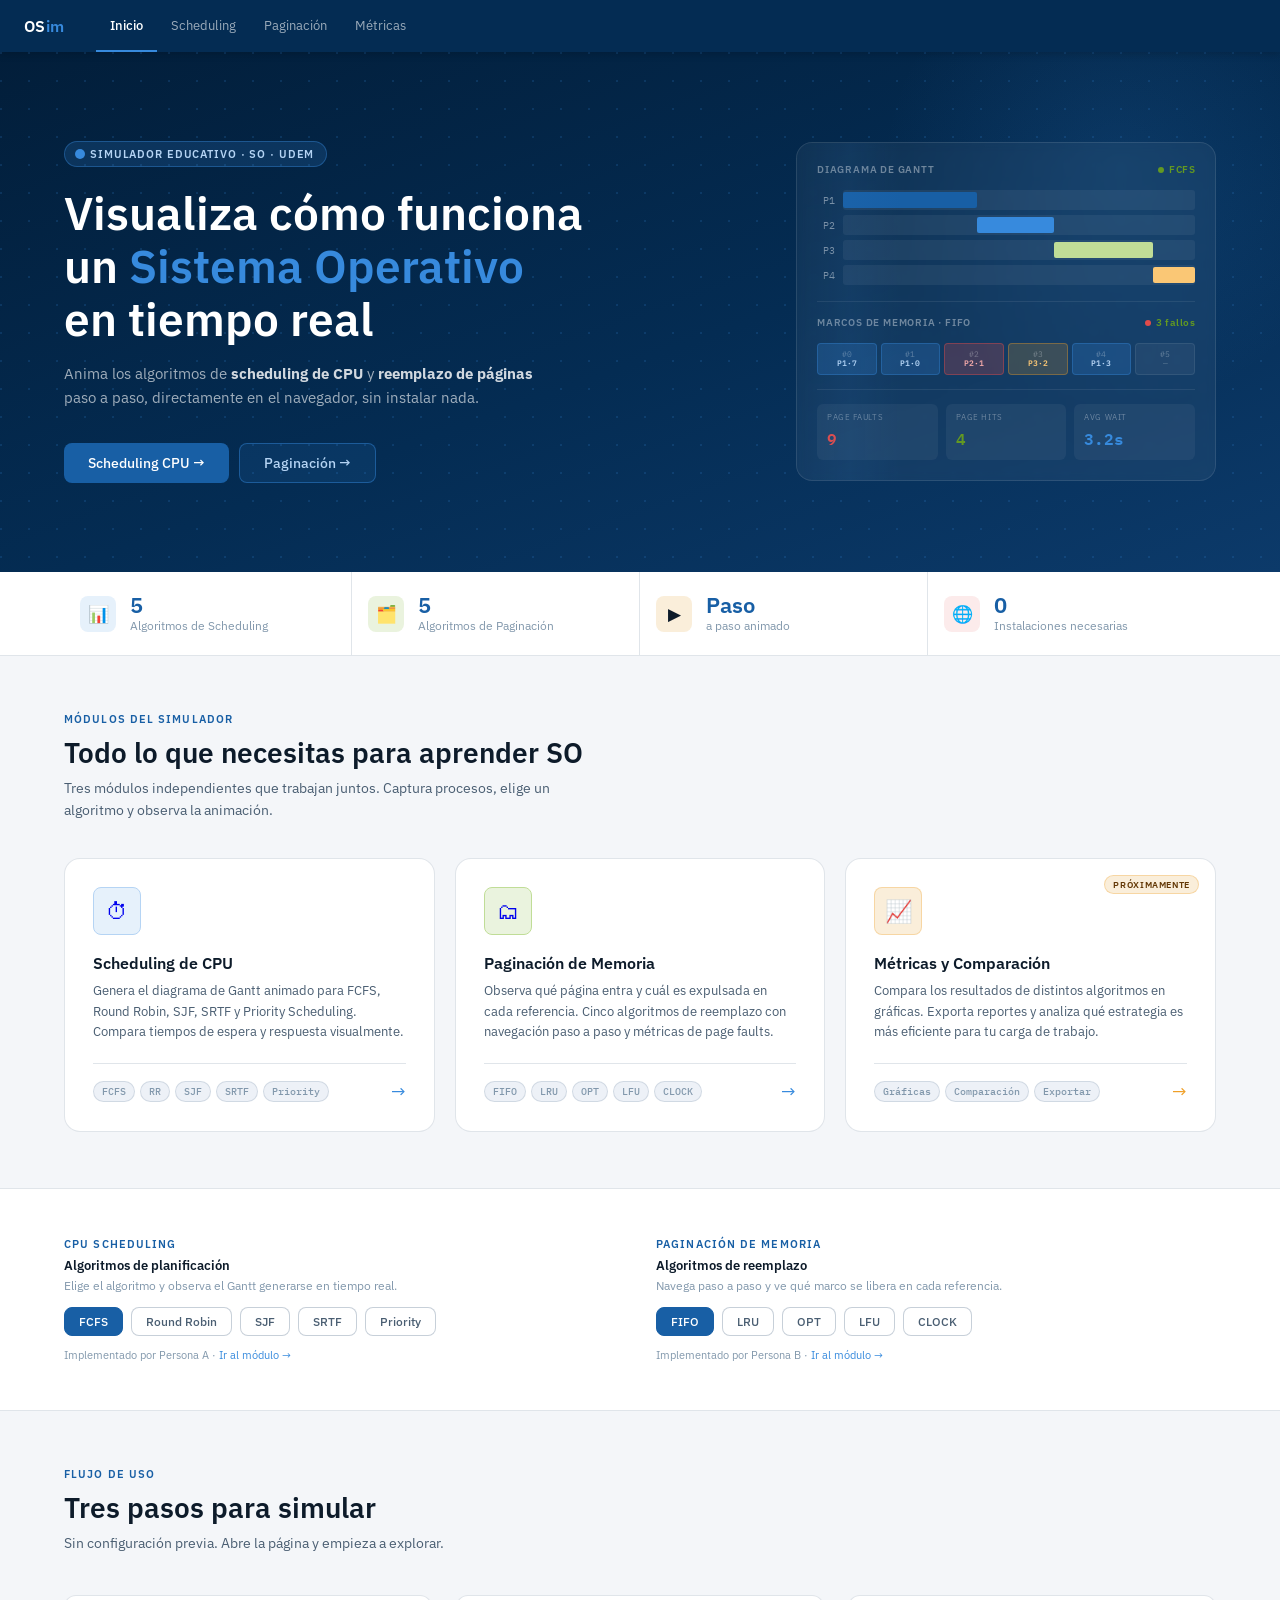
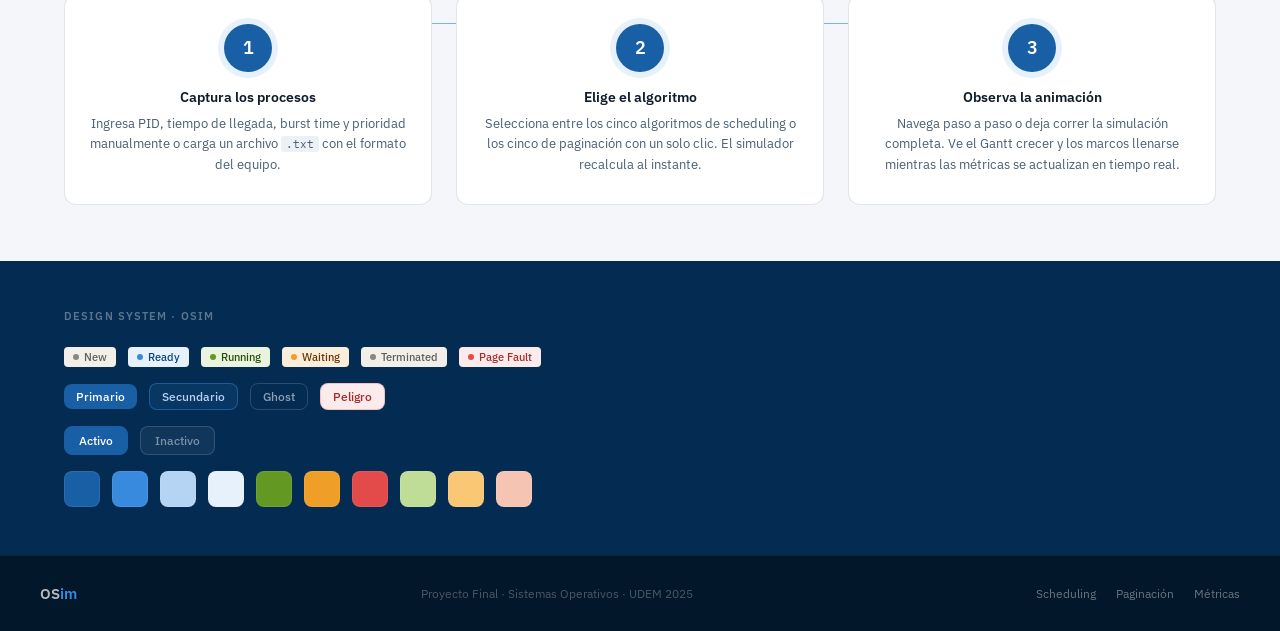
==== index.html @ cef00f6e "Creacion de index" ====
<!DOCTYPE html>
<html lang="es">
<head>
  <meta charset="UTF-8" />
  <meta name="viewport" content="width=device-width, initial-scale=1.0" />
  <title>OSim — Simulador Visual de Sistemas Operativos</title>
  <link rel="stylesheet" href="css/styles.css" />

  <style>
    /* ============================================================
       ANIMACIONES DE ENTRADA
       ============================================================ */
    @keyframes fadeInUp {
      from { opacity: 0; transform: translateY(24px); }
      to   { opacity: 1; transform: translateY(0); }
    }
    @keyframes fadeIn {
      from { opacity: 0; }
      to   { opacity: 1; }
    }
    @keyframes slideInRight {
      from { opacity: 0; transform: translateX(32px); }
      to   { opacity: 1; transform: translateX(0); }
    }
    @keyframes pulseRing {
      0%   { transform: scale(1);   opacity: 1; }
      100% { transform: scale(2.2); opacity: 0; }
    }
    @keyframes scanLine {
      0%   { transform: translateX(-100%); }
      100% { transform: translateX(400%);  }
    }
    @keyframes blockGrow {
      from { width: 0; opacity: 0; }
      to   { opacity: 1; }
    }
    @keyframes framePop {
      0%   { transform: scale(0.85); opacity: 0; }
      60%  { transform: scale(1.06); }
      100% { transform: scale(1);    opacity: 1; }
    }

    /* ============================================================
       HERO — fondo oscuro con patrón de puntos
       ============================================================ */
    .hero {
      background:
        radial-gradient(circle at 1px 1px, rgba(55,138,221,0.18) 1px, transparent 0)
        0 0 / 28px 28px,
        linear-gradient(160deg, #021E3A 0%, var(--color-navy) 55%, #0C3A6A 100%);
      min-height: 520px;
      display: flex;
      align-items: center;
      overflow: hidden;
      position: relative;
    }

    /* Brillo sutil en la esquina superior derecha */
    .hero::before {
      content: '';
      position: absolute;
      top: -120px;
      right: -80px;
      width: 480px;
      height: 480px;
      background: radial-gradient(circle, rgba(55,138,221,0.14) 0%, transparent 70%);
      pointer-events: none;
    }

    .hero-inner {
      max-width: 1200px;
      margin: 0 auto;
      padding: 64px 24px;
      display: grid;
      grid-template-columns: 1fr 420px;
      gap: 48px;
      align-items: center;
      width: 100%;
      position: relative;
      z-index: 1;
    }

    /* CHIP educativo */
    .hero-chip {
      display: inline-flex;
      align-items: center;
      gap: 7px;
      background: rgba(55,138,221,0.18);
      border: 1px solid rgba(55,138,221,0.40);
      color: var(--color-blue-200);
      font-size: 11px;
      font-weight: 600;
      letter-spacing: 0.08em;
      text-transform: uppercase;
      padding: 5px 12px;
      border-radius: 100px;
      margin-bottom: 20px;
      width: fit-content;
      animation: fadeIn 0.5s ease both;
    }

    .hero-chip-dot {
      width: 6px;
      height: 6px;
      border-radius: 50%;
      background: var(--color-blue-500);
      position: relative;
    }
    .hero-chip-dot::after {
      content: '';
      position: absolute;
      inset: -2px;
      border-radius: 50%;
      background: var(--color-blue-500);
      animation: pulseRing 1.6s ease-out infinite;
    }

    .hero-title {
      font-size: clamp(28px, 4vw, 46px);
      font-weight: 600;
      color: var(--text-on-dark);
      line-height: 1.15;
      margin-bottom: 16px;
      animation: fadeInUp 0.55s ease 0.1s both;
    }

    .hero-title span {
      color: var(--color-blue-500);
    }

    .hero-subtitle {
      font-size: 15px;
      color: rgba(255,255,255,0.62);
      line-height: 1.65;
      max-width: 480px;
      margin-bottom: 32px;
      animation: fadeInUp 0.55s ease 0.2s both;
    }

    .hero-ctas {
      display: flex;
      gap: 10px;
      flex-wrap: wrap;
      animation: fadeInUp 0.55s ease 0.3s both;
    }

    /* ============================================================
       PANEL DECORATIVO — mini simulación en el hero
       ============================================================ */
    .hero-panel {
      background: rgba(255,255,255,0.05);
      border: 1px solid rgba(255,255,255,0.10);
      border-radius: var(--radius-xl);
      padding: 20px;
      backdrop-filter: blur(4px);
      animation: slideInRight 0.7s ease 0.25s both;
      position: relative;
      overflow: hidden;
    }

    /* línea de escaneo animada */
    .hero-panel::after {
      content: '';
      position: absolute;
      top: 0;
      left: 0;
      width: 25%;
      height: 100%;
      background: linear-gradient(90deg, transparent, rgba(55,138,221,0.07), transparent);
      animation: scanLine 3.5s ease-in-out infinite;
      pointer-events: none;
    }

    .panel-header {
      display: flex;
      align-items: center;
      justify-content: space-between;
      margin-bottom: 14px;
    }

    .panel-label {
      font-size: 10px;
      font-weight: 600;
      letter-spacing: 0.08em;
      text-transform: uppercase;
      color: rgba(255,255,255,0.40);
    }

    .panel-live {
      display: flex;
      align-items: center;
      gap: 5px;
      font-size: 10px;
      color: var(--color-running);
      font-weight: 600;
      letter-spacing: 0.05em;
    }

    .panel-live-dot {
      width: 6px;
      height: 6px;
      border-radius: 50%;
      background: var(--color-running);
    }

    /* Mini Gantt decorativo */
    .mini-gantt {
      display: flex;
      flex-direction: column;
      gap: 5px;
      margin-bottom: 16px;
    }

    .mini-gantt-row {
      display: flex;
      align-items: center;
      gap: 8px;
    }

    .mini-pid {
      font-family: var(--font-mono);
      font-size: 10px;
      color: rgba(255,255,255,0.45);
      width: 18px;
      text-align: right;
      flex-shrink: 0;
    }

    .mini-track {
      flex: 1;
      height: 20px;
      background: rgba(255,255,255,0.06);
      border-radius: 3px;
      position: relative;
      overflow: hidden;
    }

    .mini-block {
      position: absolute;
      top: 2px;
      height: calc(100% - 4px);
      border-radius: 2px;
      animation: blockGrow 0.6s ease both;
    }

    /* Mini memoria decorativa */
    .mini-memory {
      display: grid;
      grid-template-columns: repeat(6, 1fr);
      gap: 4px;
    }

    .mini-frame {
      height: 32px;
      border-radius: 4px;
      display: flex;
      flex-direction: column;
      align-items: center;
      justify-content: center;
      font-family: var(--font-mono);
      font-size: 8px;
      animation: framePop 0.4s ease both;
    }

    .mini-frame-idx  { color: rgba(255,255,255,0.30); line-height: 1; }
    .mini-frame-val  { font-weight: 600; line-height: 1.4; }

    .mf-empty   { background: rgba(255,255,255,0.05); border: 1px solid rgba(255,255,255,0.08); }
    .mf-used    { background: rgba(55,138,221,0.22);  border: 1px solid rgba(55,138,221,0.35); color: var(--color-blue-200); }
    .mf-fault   { background: rgba(226,75,74,0.22);   border: 1px solid rgba(226,75,74,0.40);  color: #F5AAAA; }
    .mf-evicted { background: rgba(239,159,39,0.18);  border: 1px solid rgba(239,159,39,0.35); color: #FAC775; }

    .panel-divider {
      height: 1px;
      background: rgba(255,255,255,0.08);
      margin: 14px 0;
    }

    /* Mini métricas en el panel hero */
    .mini-metrics {
      display: grid;
      grid-template-columns: 1fr 1fr 1fr;
      gap: 8px;
    }

    .mini-metric {
      background: rgba(255,255,255,0.05);
      border-radius: 6px;
      padding: 8px 10px;
    }

    .mini-metric-label {
      font-size: 8px;
      text-transform: uppercase;
      letter-spacing: 0.07em;
      color: rgba(255,255,255,0.35);
      margin-bottom: 3px;
    }

    .mini-metric-val {
      font-size: 16px;
      font-weight: 600;
      font-family: var(--font-mono);
    }

    .mini-val-blue   { color: var(--color-blue-500); }
    .mini-val-green  { color: var(--color-running); }
    .mini-val-red    { color: var(--color-fault); }

    /* ============================================================
       STATS STRIP
       ============================================================ */
    .stats-strip {
      background: var(--surface-0);
      border-bottom: 1px solid var(--border);
    }

    .stats-inner {
      max-width: 1200px;
      margin: 0 auto;
      padding: 0 24px;
      display: grid;
      grid-template-columns: repeat(4, 1fr);
    }

    .stat-item {
      padding: 22px 16px;
      display: flex;
      align-items: center;
      gap: 14px;
      border-right: 1px solid var(--border);
    }

    .stat-item:last-child { border-right: none; }

    .stat-icon {
      width: 36px;
      height: 36px;
      border-radius: var(--radius-md);
      display: flex;
      align-items: center;
      justify-content: center;
      font-size: 17px;
      flex-shrink: 0;
    }

    .stat-icon-blue   { background: var(--color-blue-50); }
    .stat-icon-green  { background: var(--color-running-bg); }
    .stat-icon-orange { background: var(--color-waiting-bg); }
    .stat-icon-red    { background: var(--color-fault-bg); }

    .stat-number {
      font-size: 22px;
      font-weight: 600;
      color: var(--color-blue-700);
      font-variant-numeric: tabular-nums;
      line-height: 1;
    }

    .stat-desc {
      font-size: 12px;
      color: var(--text-muted);
      margin-top: 2px;
    }

    /* ============================================================
       SECCIÓN DE MÓDULOS
       ============================================================ */
    .section {
      max-width: 1200px;
      margin: 0 auto;
      padding: 56px 24px;
    }

    .section-eyebrow {
      font-size: 11px;
      font-weight: 600;
      letter-spacing: 0.10em;
      text-transform: uppercase;
      color: var(--color-blue-700);
      margin-bottom: 8px;
    }

    .section-title {
      font-size: clamp(20px, 3vw, 28px);
      font-weight: 600;
      color: var(--text-primary);
      margin-bottom: 6px;
    }

    .section-subtitle {
      font-size: 14px;
      color: var(--text-secondary);
      max-width: 540px;
      line-height: 1.6;
      margin-bottom: 36px;
    }

    /* Cards de módulo */
    .modules-grid {
      display: grid;
      grid-template-columns: repeat(3, 1fr);
      gap: 20px;
    }

    .module-card {
      background: var(--surface-0);
      border: 1px solid var(--border);
      border-radius: var(--radius-xl);
      padding: 28px;
      display: flex;
      flex-direction: column;
      gap: 0;
      text-decoration: none;
      transition: border-color 0.2s ease, box-shadow 0.2s ease, transform 0.2s ease;
      cursor: pointer;
      position: relative;
      overflow: hidden;
    }

    .module-card::before {
      content: '';
      position: absolute;
      top: 0; left: 0; right: 0;
      height: 3px;
      border-radius: var(--radius-xl) var(--radius-xl) 0 0;
      opacity: 0;
      transition: opacity 0.2s ease;
    }

    .module-card:hover {
      border-color: var(--color-blue-200);
      box-shadow: var(--shadow-lg);
      transform: translateY(-3px);
    }

    .module-card:hover::before { opacity: 1; }

    .mc-blue::before   { background: linear-gradient(90deg, var(--color-blue-700), var(--color-blue-500)); }
    .mc-green::before  { background: linear-gradient(90deg, var(--color-running), #8BC34A); }
    .mc-orange::before { background: linear-gradient(90deg, var(--color-waiting), #FAC775); }

    .module-icon {
      width: 48px;
      height: 48px;
      border-radius: var(--radius-md);
      display: flex;
      align-items: center;
      justify-content: center;
      font-size: 22px;
      margin-bottom: 18px;
      flex-shrink: 0;
    }

    .mi-blue   { background: var(--color-blue-50);   border: 1px solid var(--color-blue-200); }
    .mi-green  { background: var(--color-running-bg); border: 1px solid #C0DD97; }
    .mi-orange { background: var(--color-waiting-bg); border: 1px solid rgba(239,159,39,0.3); }

    .module-title {
      font-size: 16px;
      font-weight: 600;
      color: var(--text-primary);
      margin-bottom: 8px;
    }

    .module-desc {
      font-size: 13px;
      color: var(--text-secondary);
      line-height: 1.6;
      margin-bottom: 20px;
      flex: 1;
    }

    .module-footer {
      display: flex;
      align-items: center;
      justify-content: space-between;
      padding-top: 16px;
      border-top: 1px solid var(--border);
    }

    .module-tags {
      display: flex;
      flex-wrap: wrap;
      gap: 5px;
    }

    .module-tag {
      font-size: 10px;
      font-weight: 500;
      padding: 3px 8px;
      border-radius: 100px;
      background: var(--surface-2);
      color: var(--text-muted);
      border: 1px solid var(--border);
      font-family: var(--font-mono);
    }

    .module-arrow {
      font-size: 18px;
      color: var(--color-blue-500);
      transition: transform 0.2s ease;
    }

    .module-card:hover .module-arrow { transform: translateX(4px); }

    /* Badge "Próximamente" */
    .coming-badge {
      position: absolute;
      top: 16px;
      right: 16px;
      font-size: 9px;
      font-weight: 600;
      letter-spacing: 0.07em;
      text-transform: uppercase;
      padding: 3px 8px;
      border-radius: 100px;
      background: var(--color-waiting-bg);
      color: #633806;
      border: 1px solid rgba(239,159,39,0.3);
    }

    /* ============================================================
       ALGORITMOS — dos columnas
       ============================================================ */
    .algo-section {
      background: var(--surface-0);
      border-top: 1px solid var(--border);
      border-bottom: 1px solid var(--border);
    }

    .algo-inner {
      max-width: 1200px;
      margin: 0 auto;
      padding: 48px 24px;
      display: grid;
      grid-template-columns: 1fr 1fr;
      gap: 32px;
    }

    .algo-group-title {
      font-size: 13px;
      font-weight: 600;
      color: var(--text-primary);
      margin-bottom: 4px;
    }

    .algo-group-sub {
      font-size: 12px;
      color: var(--text-muted);
      margin-bottom: 14px;
    }

    /* ============================================================
       CÓMO FUNCIONA — 3 pasos
       ============================================================ */
    .steps-grid {
      display: grid;
      grid-template-columns: repeat(3, 1fr);
      gap: 24px;
      position: relative;
    }

    /* línea conectora */
    .steps-grid::before {
      content: '';
      position: absolute;
      top: 28px;
      left: calc(50% / 3 + 28px);
      right: calc(50% / 3 + 28px);
      height: 1px;
      background: linear-gradient(90deg, var(--color-blue-200), var(--color-blue-500), var(--color-blue-200));
    }

    .step-card {
      background: var(--surface-0);
      border: 1px solid var(--border);
      border-radius: var(--radius-lg);
      padding: 28px 24px;
      text-align: center;
      position: relative;
    }

    .step-number {
      width: 48px;
      height: 48px;
      border-radius: 50%;
      background: var(--color-blue-700);
      color: #fff;
      font-size: 18px;
      font-weight: 600;
      display: flex;
      align-items: center;
      justify-content: center;
      margin: 0 auto 16px;
      position: relative;
      z-index: 1;
      box-shadow: 0 0 0 6px var(--color-blue-50);
    }

    .step-title {
      font-size: 14px;
      font-weight: 600;
      color: var(--text-primary);
      margin-bottom: 8px;
    }

    .step-desc {
      font-size: 13px;
      color: var(--text-secondary);
      line-height: 1.6;
    }

    /* ============================================================
       DESIGN SYSTEM SHOWCASE
       ============================================================ */
    .ds-section {
      background: var(--color-navy);
      padding: 48px 0;
    }

    .ds-inner {
      max-width: 1200px;
      margin: 0 auto;
      padding: 0 24px;
    }

    .ds-title {
      font-size: 11px;
      font-weight: 600;
      letter-spacing: 0.10em;
      text-transform: uppercase;
      color: rgba(255,255,255,0.35);
      margin-bottom: 24px;
    }

    .ds-row {
      display: flex;
      flex-wrap: wrap;
      gap: 12px;
      align-items: center;
      margin-bottom: 16px;
    }

    .ds-color-chip {
      width: 36px;
      height: 36px;
      border-radius: var(--radius-md);
      border: 1px solid rgba(255,255,255,0.08);
    }

    /* ============================================================
       FOOTER
       ============================================================ */
    .footer {
      background: #021729;
      border-top: 1px solid rgba(255,255,255,0.06);
      padding: 28px 24px;
    }

    .footer-inner {
      max-width: 1200px;
      margin: 0 auto;
      display: flex;
      align-items: center;
      justify-content: space-between;
      flex-wrap: wrap;
      gap: 12px;
    }

    .footer-logo {
      font-size: 15px;
      font-weight: 600;
      color: rgba(255,255,255,0.70);
      text-decoration: none;
    }

    .footer-logo span { color: var(--color-blue-500); }

    .footer-text {
      font-size: 12px;
      color: rgba(255,255,255,0.28);
    }

    .footer-links {
      display: flex;
      gap: 20px;
    }

    .footer-link {
      font-size: 12px;
      color: rgba(255,255,255,0.40);
      text-decoration: none;
      transition: color 0.15s;
    }

    .footer-link:hover { color: rgba(255,255,255,0.75); }

    /* ============================================================
       RESPONSIVE
       ============================================================ */
    @media (max-width: 900px) {
      .hero-inner      { grid-template-columns: 1fr; }
      .hero-panel      { display: none; }
      .modules-grid    { grid-template-columns: 1fr; }
      .steps-grid      { grid-template-columns: 1fr; }
      .steps-grid::before { display: none; }
      .algo-inner      { grid-template-columns: 1fr; }
      .stats-inner     { grid-template-columns: repeat(2, 1fr); }
    }

    @media (max-width: 540px) {
      .stats-inner { grid-template-columns: 1fr 1fr; }
      .stat-item   { padding: 16px 12px; }
    }
  </style>
</head>
<body>

<!-- ============================================================
     NAVBAR
     ============================================================ -->
<nav class="navbar">
  <a href="index.html" class="navbar-logo">OS<span>im</span></a>
  <a href="index.html"      class="navbar-item active">Inicio</a>
  <a href="scheduling.html" class="navbar-item">Scheduling</a>
  <a href="paginacion.html" class="navbar-item">Paginación</a>
  <a href="metricas.html"   class="navbar-item">Métricas</a>
</nav>

<!-- ============================================================
     HERO
     ============================================================ -->
<section class="hero">
  <div class="hero-inner">

    <!-- Texto principal -->
    <div>
      <div class="hero-chip">
        <span class="hero-chip-dot"></span>
        Simulador Educativo · SO · UDEM
      </div>

      <h1 class="hero-title">
        Visualiza cómo funciona<br />
        un <span>Sistema Operativo</span><br />
        en tiempo real
      </h1>

      <p class="hero-subtitle">
        Anima los algoritmos de <strong style="color:rgba(255,255,255,0.82)">scheduling de CPU</strong>
        y <strong style="color:rgba(255,255,255,0.82)">reemplazo de páginas</strong> paso a paso,
        directamente en el navegador, sin instalar nada.
      </p>

      <div class="hero-ctas">
        <a href="scheduling.html" class="btn btn-primary btn-lg">
          Scheduling CPU →
        </a>
        <a href="paginacion.html" class="btn btn-secondary btn-lg"
           style="color:var(--color-blue-200); border-color:rgba(55,138,221,0.45);
                  background:rgba(55,138,221,0.12);">
          Paginación →
        </a>
      </div>
    </div>

    <!-- Panel decorativo — simulación estática -->
    <div class="hero-panel">

      <div class="panel-header">
        <span class="panel-label">Diagrama de Gantt</span>
        <span class="panel-live">
          <span class="panel-live-dot"></span>FCFS
        </span>
      </div>

      <!-- Mini Gantt -->
      <div class="mini-gantt">
        <div class="mini-gantt-row">
          <span class="mini-pid">P1</span>
          <div class="mini-track">
            <div class="mini-block gantt-p1"
                 style="left:0%; width:38%; animation-delay:0.4s;"></div>
          </div>
        </div>
        <div class="mini-gantt-row">
          <span class="mini-pid">P2</span>
          <div class="mini-track">
            <div class="mini-block gantt-p2"
                 style="left:38%; width:22%; animation-delay:0.55s;"></div>
          </div>
        </div>
        <div class="mini-gantt-row">
          <span class="mini-pid">P3</span>
          <div class="mini-track">
            <div class="mini-block gantt-p4"
                 style="left:60%; width:28%; animation-delay:0.7s;"></div>
          </div>
        </div>
        <div class="mini-gantt-row">
          <span class="mini-pid">P4</span>
          <div class="mini-track">
            <div class="mini-block gantt-p5"
                 style="left:88%; width:12%; animation-delay:0.85s;"></div>
          </div>
        </div>
      </div>

      <div class="panel-divider"></div>

      <div class="panel-header">
        <span class="panel-label">Marcos de Memoria · FIFO</span>
        <span class="panel-live">
          <span class="panel-live-dot" style="background:var(--color-fault);"></span>
          3 fallos
        </span>
      </div>

      <!-- Mini memoria -->
      <div class="mini-memory">
        <div class="mini-frame mf-used" style="animation-delay:0.9s;">
          <span class="mini-frame-idx">#0</span>
          <span class="mini-frame-val">P1·7</span>
        </div>
        <div class="mini-frame mf-used" style="animation-delay:1.0s;">
          <span class="mini-frame-idx">#1</span>
          <span class="mini-frame-val">P1·0</span>
        </div>
        <div class="mini-frame mf-fault" style="animation-delay:1.1s;">
          <span class="mini-frame-idx">#2</span>
          <span class="mini-frame-val">P2·1</span>
        </div>
        <div class="mini-frame mf-evicted" style="animation-delay:1.2s;">
          <span class="mini-frame-idx">#3</span>
          <span class="mini-frame-val">P3·2</span>
        </div>
        <div class="mini-frame mf-used" style="animation-delay:1.3s;">
          <span class="mini-frame-idx">#4</span>
          <span class="mini-frame-val">P1·3</span>
        </div>
        <div class="mini-frame mf-empty" style="animation-delay:1.4s;">
          <span class="mini-frame-idx">#5</span>
          <span class="mini-frame-val" style="color:rgba(255,255,255,0.18);">—</span>
        </div>
      </div>

      <div class="panel-divider"></div>

      <!-- Mini métricas -->
      <div class="mini-metrics">
        <div class="mini-metric">
          <div class="mini-metric-label">Page Faults</div>
          <div class="mini-metric-val mini-val-red">9</div>
        </div>
        <div class="mini-metric">
          <div class="mini-metric-label">Page Hits</div>
          <div class="mini-metric-val mini-val-green">4</div>
        </div>
        <div class="mini-metric">
          <div class="mini-metric-label">Avg Wait</div>
          <div class="mini-metric-val mini-val-blue">3.2s</div>
        </div>
      </div>

    </div><!-- /hero-panel -->

  </div><!-- /hero-inner -->
</section>

<!-- ============================================================
     STATS STRIP
     ============================================================ -->
<div class="stats-strip">
  <div class="stats-inner">

    <div class="stat-item">
      <div class="stat-icon stat-icon-blue">📊</div>
      <div>
        <div class="stat-number">5</div>
        <div class="stat-desc">Algoritmos de Scheduling</div>
      </div>
    </div>

    <div class="stat-item">
      <div class="stat-icon stat-icon-green">🗂️</div>
      <div>
        <div class="stat-number">5</div>
        <div class="stat-desc">Algoritmos de Paginación</div>
      </div>
    </div>

    <div class="stat-item">
      <div class="stat-icon stat-icon-orange">▶</div>
      <div>
        <div class="stat-number">Paso</div>
        <div class="stat-desc">a paso animado</div>
      </div>
    </div>

    <div class="stat-item">
      <div class="stat-icon stat-icon-red">🌐</div>
      <div>
        <div class="stat-number">0</div>
        <div class="stat-desc">Instalaciones necesarias</div>
      </div>
    </div>

  </div>
</div>

<!-- ============================================================
     MÓDULOS
     ============================================================ -->
<div class="section">
  <div class="section-eyebrow">Módulos del simulador</div>
  <h2 class="section-title">Todo lo que necesitas para aprender SO</h2>
  <p class="section-subtitle">
    Tres módulos independientes que trabajan juntos. Captura procesos, elige un
    algoritmo y observa la animación.
  </p>

  <div class="modules-grid">

    <!-- Scheduling -->
    <a href="scheduling.html" class="module-card mc-blue">
      <div class="module-icon mi-blue">⏱</div>
      <div class="module-title">Scheduling de CPU</div>
      <p class="module-desc">
        Genera el diagrama de Gantt animado para FCFS, Round Robin, SJF, SRTF
        y Priority Scheduling. Compara tiempos de espera y respuesta visualmente.
      </p>
      <div class="module-footer">
        <div class="module-tags">
          <span class="module-tag">FCFS</span>
          <span class="module-tag">RR</span>
          <span class="module-tag">SJF</span>
          <span class="module-tag">SRTF</span>
          <span class="module-tag">Priority</span>
        </div>
        <span class="module-arrow">→</span>
      </div>
    </a>

    <!-- Paginación -->
    <a href="paginacion.html" class="module-card mc-green">
      <div class="module-icon mi-green">🗂</div>
      <div class="module-title">Paginación de Memoria</div>
      <p class="module-desc">
        Observa qué página entra y cuál es expulsada en cada referencia.
        Cinco algoritmos de reemplazo con navegación paso a paso y métricas
        de page faults.
      </p>
      <div class="module-footer">
        <div class="module-tags">
          <span class="module-tag">FIFO</span>
          <span class="module-tag">LRU</span>
          <span class="module-tag">OPT</span>
          <span class="module-tag">LFU</span>
          <span class="module-tag">CLOCK</span>
        </div>
        <span class="module-arrow">→</span>
      </div>
    </a>

    <!-- Métricas -->
    <a href="metricas.html" class="module-card mc-orange">
      <span class="coming-badge">Próximamente</span>
      <div class="module-icon mi-orange">📈</div>
      <div class="module-title">Métricas y Comparación</div>
      <p class="module-desc">
        Compara los resultados de distintos algoritmos en gráficas. Exporta
        reportes y analiza qué estrategia es más eficiente para tu carga
        de trabajo.
      </p>
      <div class="module-footer">
        <div class="module-tags">
          <span class="module-tag">Gráficas</span>
          <span class="module-tag">Comparación</span>
          <span class="module-tag">Exportar</span>
        </div>
        <span class="module-arrow" style="color:var(--color-waiting);">→</span>
      </div>
    </a>

  </div>
</div>

<!-- ============================================================
     ALGORITMOS SHOWCASE
     ============================================================ -->
<div class="algo-section">
  <div class="algo-inner">

    <div>
      <div class="section-eyebrow" style="margin-bottom:6px;">CPU Scheduling</div>
      <div class="algo-group-title">Algoritmos de planificación</div>
      <div class="algo-group-sub">
        Elige el algoritmo y observa el Gantt generarse en tiempo real.
      </div>
      <div class="algo-selector">
        <span class="algo-btn active">FCFS</span>
        <span class="algo-btn">Round Robin</span>
        <span class="algo-btn">SJF</span>
        <span class="algo-btn">SRTF</span>
        <span class="algo-btn">Priority</span>
      </div>
      <p class="text-small text-muted mt-12">
        Implementado por Persona A · <a href="scheduling.html"
          style="color:var(--color-blue-500); text-decoration:none;">Ir al módulo →</a>
      </p>
    </div>

    <div>
      <div class="section-eyebrow" style="margin-bottom:6px;">Paginación de Memoria</div>
      <div class="algo-group-title">Algoritmos de reemplazo</div>
      <div class="algo-group-sub">
        Navega paso a paso y ve qué marco se libera en cada referencia.
      </div>
      <div class="algo-selector">
        <span class="algo-btn active">FIFO</span>
        <span class="algo-btn">LRU</span>
        <span class="algo-btn">OPT</span>
        <span class="algo-btn">LFU</span>
        <span class="algo-btn">CLOCK</span>
      </div>
      <p class="text-small text-muted mt-12">
        Implementado por Persona B · <a href="paginacion.html"
          style="color:var(--color-blue-500); text-decoration:none;">Ir al módulo →</a>
      </p>
    </div>

  </div>
</div>

<!-- ============================================================
     CÓMO FUNCIONA
     ============================================================ -->
<div class="section">
  <div class="section-eyebrow">Flujo de uso</div>
  <h2 class="section-title">Tres pasos para simular</h2>
  <p class="section-subtitle" style="margin-bottom:40px;">
    Sin configuración previa. Abre la página y empieza a explorar.
  </p>

  <div class="steps-grid">

    <div class="step-card">
      <div class="step-number">1</div>
      <div class="step-title">Captura los procesos</div>
      <p class="step-desc">
        Ingresa PID, tiempo de llegada, burst time y prioridad manualmente
        o carga un archivo <code style="font-family:var(--font-mono);font-size:11px;
        background:var(--surface-2);padding:1px 5px;border-radius:3px;">.txt</code>
        con el formato del equipo.
      </p>
    </div>

    <div class="step-card">
      <div class="step-number">2</div>
      <div class="step-title">Elige el algoritmo</div>
      <p class="step-desc">
        Selecciona entre los cinco algoritmos de scheduling o los cinco de
        paginación con un solo clic. El simulador recalcula al instante.
      </p>
    </div>

    <div class="step-card">
      <div class="step-number">3</div>
      <div class="step-title">Observa la animación</div>
      <p class="step-desc">
        Navega paso a paso o deja correr la simulación completa. Ve el Gantt
        crecer y los marcos llenarse mientras las métricas se actualizan en
        tiempo real.
      </p>
    </div>

  </div>
</div>

<!-- ============================================================
     DESIGN SYSTEM SHOWCASE
     ============================================================ -->
<div class="ds-section">
  <div class="ds-inner">
    <div class="ds-title">Design System · OSim</div>

    <!-- Badges de estado -->
    <div class="ds-row">
      <span class="badge badge-new">New</span>
      <span class="badge badge-ready">Ready</span>
      <span class="badge badge-running">Running</span>
      <span class="badge badge-waiting">Waiting</span>
      <span class="badge badge-terminated">Terminated</span>
      <span class="badge badge-fault">Page Fault</span>
    </div>

    <!-- Botones -->
    <div class="ds-row">
      <button class="btn btn-primary btn-sm">Primario</button>
      <button class="btn btn-secondary btn-sm"
              style="color:var(--color-blue-200); border-color:rgba(55,138,221,0.45);
                     background:rgba(55,138,221,0.12);">Secundario</button>
      <button class="btn btn-ghost btn-sm"
              style="color:rgba(255,255,255,0.55); border-color:rgba(255,255,255,0.15);">Ghost</button>
      <button class="btn btn-danger btn-sm">Peligro</button>
    </div>

    <!-- Chips de algoritmo -->
    <div class="ds-row">
      <button class="algo-btn active"
              style="border-color:var(--color-blue-700);">Activo</button>
      <button class="algo-btn"
              style="background:rgba(255,255,255,0.05); color:rgba(255,255,255,0.45);
                     border-color:rgba(255,255,255,0.15);">Inactivo</button>
    </div>

    <!-- Paleta de colores -->
    <div class="ds-row" style="margin-bottom:0;">
      <div class="ds-color-chip" style="background:var(--color-blue-700);"  title="blue-700"></div>
      <div class="ds-color-chip" style="background:var(--color-blue-500);"  title="blue-500"></div>
      <div class="ds-color-chip" style="background:var(--color-blue-200);"  title="blue-200"></div>
      <div class="ds-color-chip" style="background:var(--color-blue-50);border:1px solid rgba(255,255,255,0.15);"  title="blue-50"></div>
      <div class="ds-color-chip" style="background:var(--color-running);"   title="running"></div>
      <div class="ds-color-chip" style="background:var(--color-waiting);"   title="waiting"></div>
      <div class="ds-color-chip" style="background:var(--color-fault);"     title="fault"></div>
      <div class="ds-color-chip" style="background:#C0DD97;"                title="gantt-p4"></div>
      <div class="ds-color-chip" style="background:#FAC775;"                title="gantt-p5"></div>
      <div class="ds-color-chip" style="background:#F5C4B3;"                title="gantt-p6"></div>
    </div>

  </div>
</div>

<!-- ============================================================
     FOOTER
     ============================================================ -->
<footer class="footer">
  <div class="footer-inner">
    <a href="index.html" class="footer-logo">OS<span>im</span></a>
    <span class="footer-text">
      Proyecto Final · Sistemas Operativos · UDEM 2025
    </span>
    <div class="footer-links">
      <a href="scheduling.html" class="footer-link">Scheduling</a>
      <a href="paginacion.html" class="footer-link">Paginación</a>
      <a href="metricas.html"   class="footer-link">Métricas</a>
    </div>
  </div>
</footer>

<script src="js/ui.js"></script>

</body>
</html>
---- css/styles.css ----
/* ============================================================
   OSim — Sistema de Diseño compartido
   Archivo: styles.css
   Instrucciones: Este archivo lo importan TODOS los módulos.
   NO modificar sin avisar al equipo.
   ============================================================ */

/* ----------------------------------------------------------
   1. IMPORTAR FUENTE
   ---------------------------------------------------------- */
@import url('https://fonts.googleapis.com/css2?family=IBM+Plex+Sans:wght@400;500;600&family=IBM+Plex+Mono:wght@400;500&display=swap');

/* ----------------------------------------------------------
   2. VARIABLES DE COLOR Y TIPOGRAFÍA
   ---------------------------------------------------------- */
:root {
  /* Paleta principal SAP Blue */
  --color-navy:        #042C53;   /* Navbar, fondos oscuros */
  --color-blue-900:    #0C447C;
  --color-blue-700:    #185FA5;   /* Botón primario, valores destacados */
  --color-blue-500:    #378ADD;   /* Elementos secundarios, Ready */
  --color-blue-200:    #B5D4F4;   /* Fondos de marcos usados */
  --color-blue-50:     #E6F1FB;   /* Fondos con énfasis suave */

  /* Estados de proceso */
  --color-new:         #888780;   /* New */
  --color-ready:       #378ADD;   /* Ready */
  --color-running:     #639922;   /* Running */
  --color-running-bg:  #EAF3DE;
  --color-waiting:     #EF9F27;   /* Waiting */
  --color-waiting-bg:  #FAEEDA;
  --color-terminated:  #888780;   /* Terminated */
  --color-fault:       #E24B4A;   /* Page fault / error */
  --color-fault-bg:    #FCEBEB;
  --color-fault-dark:  #A32D2D;

  /* Superficies */
  --surface-0:         #FFFFFF;
  --surface-1:         #F4F6F9;   /* Fondo general de la app */
  --surface-2:         #EDF1F7;   /* Paneles y secciones */
  --border:            rgba(4, 44, 83, 0.12);
  --border-strong:     rgba(4, 44, 83, 0.22);

  /* Texto */
  --text-primary:      #0D1B2A;
  --text-secondary:    #4A5E72;
  --text-muted:        #8298AC;
  --text-on-dark:      #FFFFFF;
  --text-on-blue:      #E6F1FB;

  /* Tipografía */
  --font-sans:   'IBM Plex Sans', sans-serif;
  --font-mono:   'IBM Plex Mono', monospace;

  /* Espaciado */
  --radius-sm:   4px;
  --radius-md:   8px;
  --radius-lg:   12px;
  --radius-xl:   16px;

  /* Sombras */
  --shadow-sm:   0 1px 3px rgba(4,44,83,0.08);
  --shadow-md:   0 4px 12px rgba(4,44,83,0.10);
  --shadow-lg:   0 8px 24px rgba(4,44,83,0.12);

  /* Transiciones */
  --transition:  0.18s ease;
}

/* ----------------------------------------------------------
   3. RESET Y BASE
   ---------------------------------------------------------- */
*, *::before, *::after {
  box-sizing: border-box;
  margin: 0;
  padding: 0;
}

html, body {
  height: 100%;
  font-family: var(--font-sans);
  font-size: 14px;
  color: var(--text-primary);
  background: var(--surface-1);
  -webkit-font-smoothing: antialiased;
}

/* ----------------------------------------------------------
   4. NAVBAR
   ---------------------------------------------------------- */
.navbar {
  display: flex;
  align-items: center;
  height: 52px;
  background: var(--color-navy);
  padding: 0 24px;
  gap: 0;
  position: sticky;
  top: 0;
  z-index: 100;
  box-shadow: 0 2px 8px rgba(0,0,0,0.18);
}

.navbar-logo {
  font-size: 16px;
  font-weight: 600;
  color: var(--text-on-dark);
  letter-spacing: 0.02em;
  margin-right: 32px;
  text-decoration: none;
}

.navbar-logo span {
  color: var(--color-blue-500);
}

.navbar-item {
  height: 52px;
  display: flex;
  align-items: center;
  padding: 0 14px;
  font-size: 13px;
  color: rgba(255,255,255,0.60);
  cursor: pointer;
  border-bottom: 2px solid transparent;
  text-decoration: none;
  transition: color var(--transition), border-color var(--transition);
  user-select: none;
}

.navbar-item:hover {
  color: rgba(255,255,255,0.90);
}

.navbar-item.active {
  color: var(--text-on-dark);
  border-bottom: 2px solid var(--color-blue-500);
  font-weight: 500;
}

/* ----------------------------------------------------------
   5. LAYOUT Y CONTENEDORES
   ---------------------------------------------------------- */
.page-container {
  max-width: 1200px;
  margin: 0 auto;
  padding: 28px 24px;
}

.page-title {
  font-size: 20px;
  font-weight: 600;
  color: var(--text-primary);
  margin-bottom: 4px;
}

.page-subtitle {
  font-size: 13px;
  color: var(--text-secondary);
  margin-bottom: 24px;
}

.card {
  background: var(--surface-0);
  border: 0.5px solid var(--border);
  border-radius: var(--radius-lg);
  padding: 20px;
  box-shadow: var(--shadow-sm);
}

.card-title {
  font-size: 13px;
  font-weight: 600;
  color: var(--text-primary);
  margin-bottom: 14px;
  text-transform: uppercase;
  letter-spacing: 0.06em;
}

.panel {
  background: var(--surface-2);
  border-radius: var(--radius-md);
  padding: 14px;
}

/* ----------------------------------------------------------
   6. BOTONES
   ---------------------------------------------------------- */

/* Botón primario (azul sólido) */
.btn {
  display: inline-flex;
  align-items: center;
  gap: 6px;
  padding: 8px 18px;
  border-radius: var(--radius-md);
  font-family: var(--font-sans);
  font-size: 13px;
  font-weight: 500;
  cursor: pointer;
  border: none;
  transition: background var(--transition), transform var(--transition), opacity var(--transition);
  text-decoration: none;
  white-space: nowrap;
}

.btn:active {
  transform: scale(0.97);
}

.btn-primary {
  background: var(--color-blue-700);
  color: #fff;
}

.btn-primary:hover {
  background: var(--color-blue-900);
}

/* Botón secundario (borde azul) */
.btn-secondary {
  background: transparent;
  color: var(--color-blue-700);
  border: 1.5px solid var(--color-blue-700);
}

.btn-secondary:hover {
  background: var(--color-blue-50);
}

/* Botón ghost (borde gris) */
.btn-ghost {
  background: transparent;
  color: var(--text-secondary);
  border: 0.5px solid var(--border-strong);
}

.btn-ghost:hover {
  background: var(--surface-2);
}

/* Botón de peligro */
.btn-danger {
  background: var(--color-fault-bg);
  color: var(--color-fault-dark);
  border: 0.5px solid rgba(226,75,74,0.25);
}

.btn-danger:hover {
  background: #F7C1C1;
}

/* Tamaños */
.btn-sm {
  padding: 5px 12px;
  font-size: 12px;
}

.btn-lg {
  padding: 10px 24px;
  font-size: 14px;
}

/* ----------------------------------------------------------
   7. BADGES DE ESTADO
   ---------------------------------------------------------- */
.badge {
  display: inline-flex;
  align-items: center;
  gap: 5px;
  font-size: 11px;
  font-weight: 500;
  padding: 3px 9px;
  border-radius: var(--radius-sm);
}

.badge::before {
  content: '';
  width: 6px;
  height: 6px;
  border-radius: 50%;
  flex-shrink: 0;
}

.badge-new {
  background: #F1EFE8;
  color: #5F5E5A;
}
.badge-new::before { background: var(--color-new); }

.badge-ready {
  background: var(--color-blue-50);
  color: var(--color-blue-900);
}
.badge-ready::before { background: var(--color-ready); }

.badge-running {
  background: var(--color-running-bg);
  color: #27500A;
}
.badge-running::before { background: var(--color-running); }

.badge-waiting {
  background: var(--color-waiting-bg);
  color: #633806;
}
.badge-waiting::before { background: var(--color-waiting); }

.badge-terminated {
  background: #F1EFE8;
  color: #5F5E5A;
}
.badge-terminated::before { background: var(--color-terminated); }

.badge-fault {
  background: var(--color-fault-bg);
  color: var(--color-fault-dark);
}
.badge-fault::before { background: var(--color-fault); }

/* ----------------------------------------------------------
   8. TARJETAS DE MÉTRICA
   ---------------------------------------------------------- */
.metrics-grid {
  display: grid;
  grid-template-columns: repeat(auto-fit, minmax(140px, 1fr));
  gap: 10px;
}

.metric-card {
  background: var(--surface-2);
  border-radius: var(--radius-md);
  padding: 14px 16px;
}

.metric-label {
  font-size: 11px;
  color: var(--text-muted);
  margin-bottom: 6px;
  text-transform: uppercase;
  letter-spacing: 0.05em;
}

.metric-value {
  font-size: 22px;
  font-weight: 600;
  color: var(--color-blue-700);
  font-variant-numeric: tabular-nums;
}

.metric-value.fault {
  color: var(--color-fault-dark);
}

.metric-value.good {
  color: var(--color-running);
}

/* ----------------------------------------------------------
   9. TABLA DE PROCESOS
   ---------------------------------------------------------- */
.process-table {
  width: 100%;
  border-collapse: collapse;
}

.process-table th {
  font-size: 11px;
  font-weight: 600;
  color: var(--text-muted);
  text-transform: uppercase;
  letter-spacing: 0.06em;
  padding: 8px 12px;
  text-align: left;
  border-bottom: 1px solid var(--border);
  background: var(--surface-1);
}

.process-table td {
  font-size: 13px;
  color: var(--text-primary);
  padding: 10px 12px;
  border-bottom: 0.5px solid var(--border);
  font-variant-numeric: tabular-nums;
}

.process-table tr:last-child td {
  border-bottom: none;
}

.process-table tr:hover td {
  background: var(--surface-1);
}

.process-table td.mono {
  font-family: var(--font-mono);
  font-size: 12px;
}

/* ----------------------------------------------------------
   10. DIAGRAMA DE GANTT
   ---------------------------------------------------------- */
.gantt-container {
  overflow-x: auto;
  padding-bottom: 4px;
}

.gantt-row {
  display: flex;
  align-items: center;
  gap: 10px;
  margin-bottom: 6px;
}

.gantt-pid {
  font-size: 12px;
  font-weight: 500;
  color: var(--text-secondary);
  width: 28px;
  text-align: right;
  flex-shrink: 0;
  font-family: var(--font-mono);
}

.gantt-track {
  flex: 1;
  height: 28px;
  background: var(--surface-2);
  border-radius: var(--radius-sm);
  position: relative;
  min-width: 300px;
}

.gantt-block {
  position: absolute;
  top: 2px;
  height: calc(100% - 4px);
  border-radius: var(--radius-sm);
  display: flex;
  align-items: center;
  justify-content: center;
  font-size: 11px;
  font-weight: 500;
  font-family: var(--font-mono);
  transition: opacity var(--transition);
}

/* Colores para los procesos en el Gantt (hasta 6 procesos) */
.gantt-p1 { background: var(--color-blue-700); color: #fff; }
.gantt-p2 { background: var(--color-blue-500); color: #fff; }
.gantt-p3 { background: var(--color-blue-200); color: var(--color-blue-900); }
.gantt-p4 { background: #C0DD97; color: #27500A; }
.gantt-p5 { background: #FAC775; color: #633806; }
.gantt-p6 { background: #F5C4B3; color: #993C1D; }

.gantt-timeline {
  display: flex;
  padding-left: 38px;
  margin-top: 2px;
}

.gantt-tick {
  font-size: 10px;
  color: var(--text-muted);
  font-family: var(--font-mono);
}

/* ----------------------------------------------------------
   11. MARCOS DE MEMORIA
   ---------------------------------------------------------- */
.memory-grid {
  display: grid;
  gap: 5px;
  /* Las columnas se definen dinámicamente con JS:
     style="grid-template-columns: repeat(N, 1fr)" */
}

.memory-frame {
  height: 40px;
  border-radius: var(--radius-sm);
  border: 0.5px solid var(--border);
  display: flex;
  flex-direction: column;
  align-items: center;
  justify-content: center;
  font-size: 10px;
  font-family: var(--font-mono);
  transition: background var(--transition), border-color var(--transition), transform 0.15s ease;
}

.memory-frame-index {
  font-size: 9px;
  color: var(--text-muted);
  line-height: 1;
}

.memory-frame-content {
  font-size: 11px;
  font-weight: 500;
  line-height: 1.3;
}

/* Estados de marco */
.frame-empty {
  background: var(--surface-2);
  color: var(--text-muted);
}

.frame-used {
  background: var(--color-blue-50);
  border-color: var(--color-blue-200);
  color: var(--color-blue-900);
}

.frame-fault {
  background: var(--color-fault-bg);
  border-color: rgba(226,75,74,0.4);
  color: var(--color-fault-dark);
  animation: frameFault 0.5s ease;
}

.frame-evicted {
  background: var(--color-waiting-bg);
  border-color: rgba(239,159,39,0.4);
  color: #633806;
  animation: frameFault 0.5s ease;
}

@keyframes frameFault {
  0%   { transform: scale(1); }
  40%  { transform: scale(1.08); }
  100% { transform: scale(1); }
}

/* ----------------------------------------------------------
   12. SELECTOR DE ALGORITMO (BOTONES TOGGLE)
   ---------------------------------------------------------- */
.algo-selector {
  display: flex;
  flex-wrap: wrap;
  gap: 8px;
}

.algo-btn {
  padding: 6px 14px;
  border-radius: var(--radius-md);
  font-family: var(--font-sans);
  font-size: 12px;
  font-weight: 500;
  cursor: pointer;
  border: 1.5px solid var(--border-strong);
  background: var(--surface-0);
  color: var(--text-secondary);
  transition: all var(--transition);
}

.algo-btn:hover {
  border-color: var(--color-blue-500);
  color: var(--color-blue-700);
  background: var(--color-blue-50);
}

.algo-btn.active {
  background: var(--color-blue-700);
  color: #fff;
  border-color: var(--color-blue-700);
}

/* ----------------------------------------------------------
   13. CAMPOS DE ENTRADA
   ---------------------------------------------------------- */
.form-group {
  display: flex;
  flex-direction: column;
  gap: 5px;
}

.form-label {
  font-size: 12px;
  font-weight: 500;
  color: var(--text-secondary);
}

.form-input {
  height: 36px;
  padding: 0 10px;
  border: 1px solid var(--border-strong);
  border-radius: var(--radius-md);
  font-family: var(--font-sans);
  font-size: 13px;
  color: var(--text-primary);
  background: var(--surface-0);
  transition: border-color var(--transition), box-shadow var(--transition);
  outline: none;
}

.form-input:focus {
  border-color: var(--color-blue-500);
  box-shadow: 0 0 0 3px rgba(55,138,221,0.15);
}

.form-select {
  height: 36px;
  padding: 0 10px;
  border: 1px solid var(--border-strong);
  border-radius: var(--radius-md);
  font-family: var(--font-sans);
  font-size: 13px;
  color: var(--text-primary);
  background: var(--surface-0);
  cursor: pointer;
  outline: none;
}

.form-select:focus {
  border-color: var(--color-blue-500);
  box-shadow: 0 0 0 3px rgba(55,138,221,0.15);
}

/* ----------------------------------------------------------
   14. DIVIDER Y UTILIDADES
   ---------------------------------------------------------- */
.divider {
  height: 0.5px;
  background: var(--border);
  margin: 16px 0;
}

.text-mono {
  font-family: var(--font-mono);
  font-size: 12px;
}

.text-muted {
  color: var(--text-muted);
}

.text-small {
  font-size: 11px;
}

.flex {
  display: flex;
}

.flex-center {
  display: flex;
  align-items: center;
  justify-content: center;
}

.gap-8  { gap: 8px; }
.gap-12 { gap: 12px; }
.gap-16 { gap: 16px; }

.mt-8  { margin-top: 8px; }
.mt-12 { margin-top: 12px; }
.mt-16 { margin-top: 16px; }
.mt-24 { margin-top: 24px; }

/* ----------------------------------------------------------
   15. SCROLLBAR (para navegadores Webkit)
   ---------------------------------------------------------- */
::-webkit-scrollbar {
  width: 6px;
  height: 6px;
}

::-webkit-scrollbar-track {
  background: var(--surface-2);
}

::-webkit-scrollbar-thumb {
  background: var(--color-blue-200);
  border-radius: 3px;
}

::-webkit-scrollbar-thumb:hover {
  background: var(--color-blue-500);
}
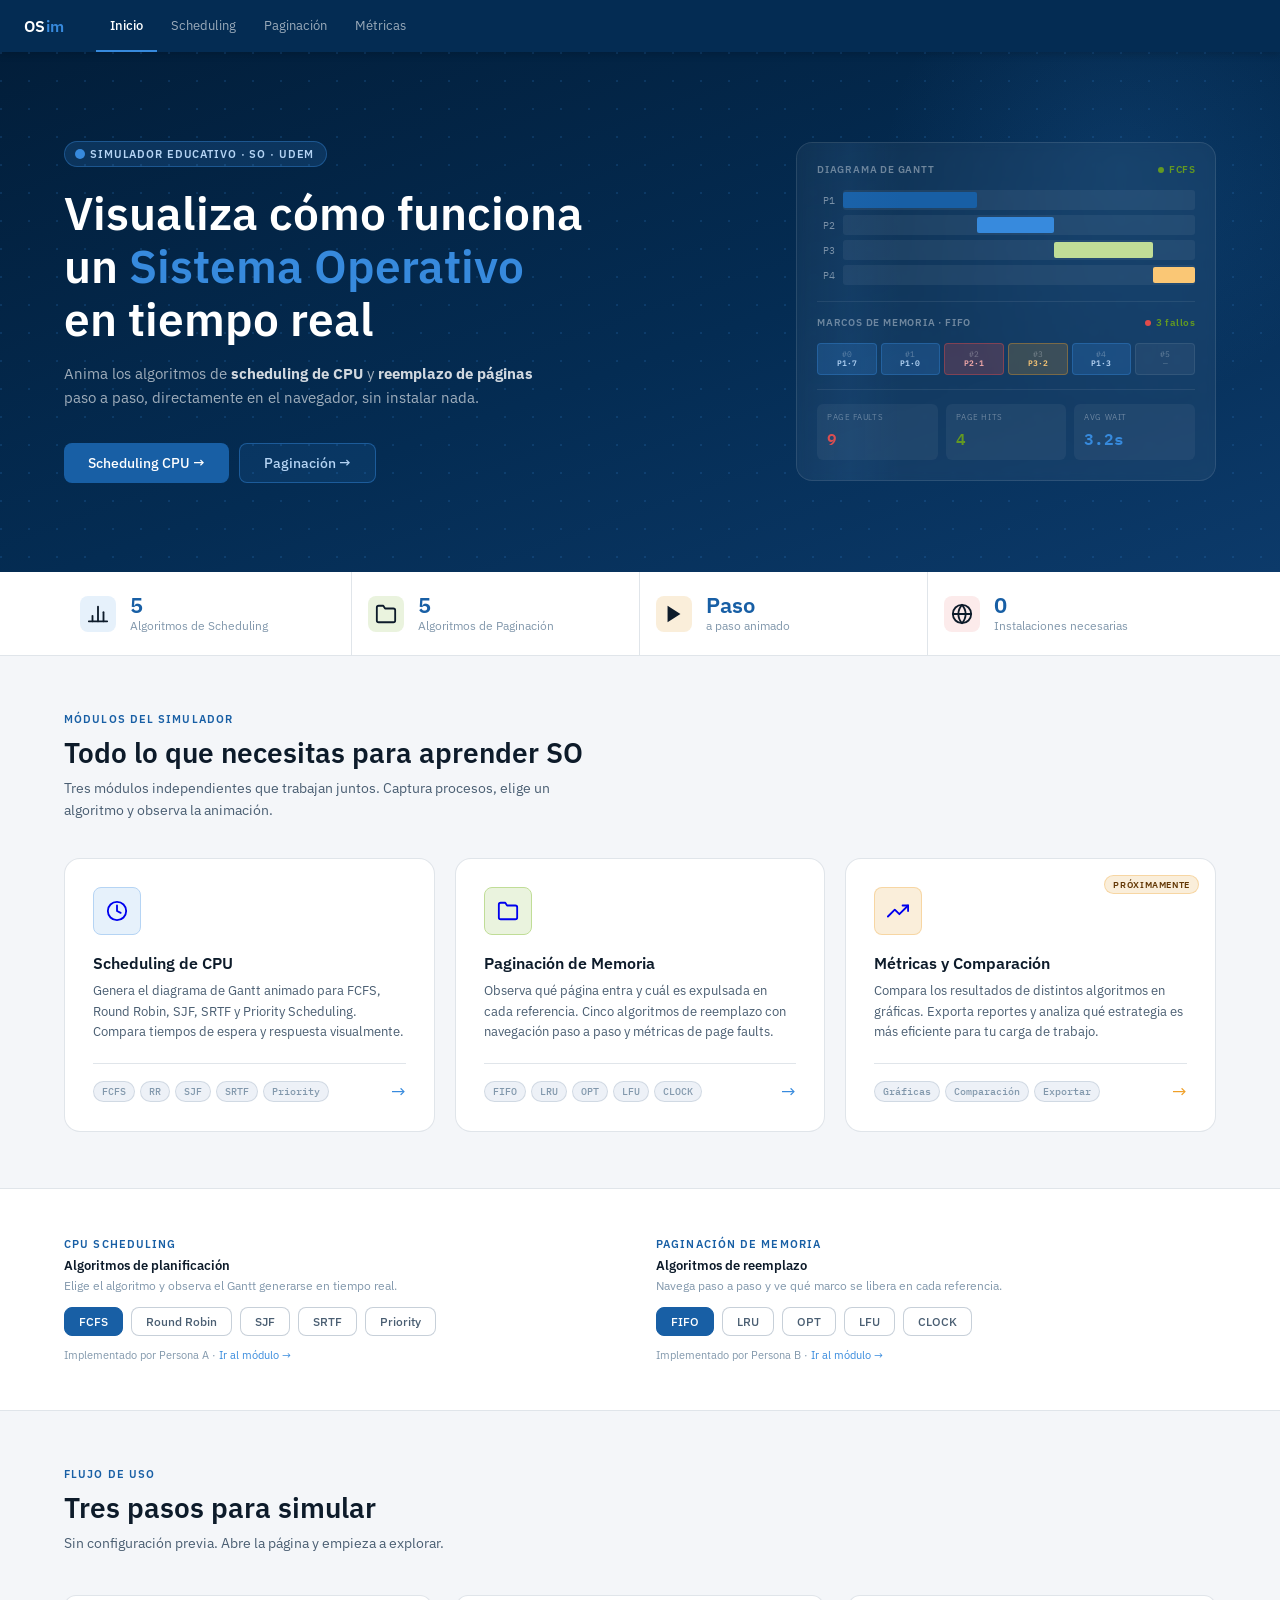
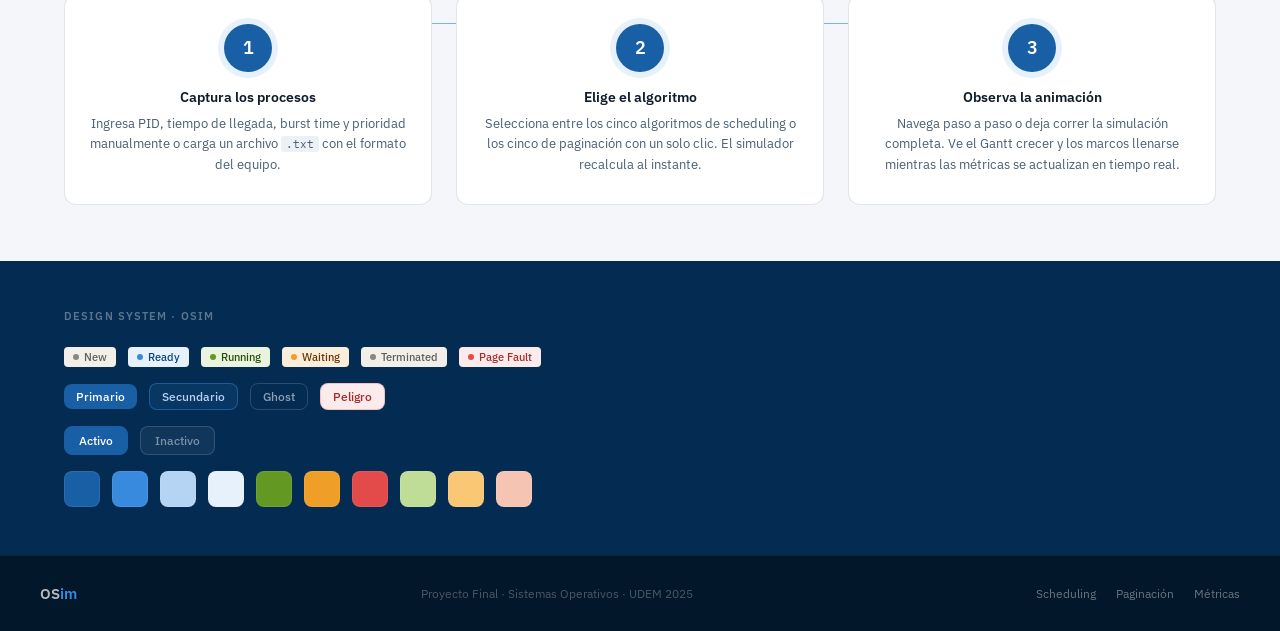
==== commit c18a305b: "Cambios para paginación" ====
--- a/index.html
+++ b/index.html
@@ -875,7 +875,7 @@
   <div class="stats-inner">
 
     <div class="stat-item">
-      <div class="stat-icon stat-icon-blue">📊</div>
+      <div class="stat-icon stat-icon-blue"><svg xmlns="http://www.w3.org/2000/svg" width="22" height="22" viewBox="0 0 24 24" fill="none" stroke="currentColor" stroke-width="2" stroke-linecap="round" stroke-linejoin="round"><line x1="18" y1="20" x2="18" y2="10"/><line x1="12" y1="20" x2="12" y2="4"/><line x1="6" y1="20" x2="6" y2="14"/><line x1="2" y1="20" x2="22" y2="20"/></svg></div>
       <div>
         <div class="stat-number">5</div>
         <div class="stat-desc">Algoritmos de Scheduling</div>
@@ -883,7 +883,7 @@
     </div>
 
     <div class="stat-item">
-      <div class="stat-icon stat-icon-green">🗂️</div>
+      <div class="stat-icon stat-icon-green"><svg xmlns="http://www.w3.org/2000/svg" width="22" height="22" viewBox="0 0 24 24" fill="none" stroke="currentColor" stroke-width="2" stroke-linecap="round" stroke-linejoin="round"><path d="M22 19a2 2 0 0 1-2 2H4a2 2 0 0 1-2-2V5a2 2 0 0 1 2-2h5l2 3h9a2 2 0 0 1 2 2z"/></svg></div>
       <div>
         <div class="stat-number">5</div>
         <div class="stat-desc">Algoritmos de Paginación</div>
@@ -891,7 +891,7 @@
     </div>
 
     <div class="stat-item">
-      <div class="stat-icon stat-icon-orange">▶</div>
+      <div class="stat-icon stat-icon-orange"><svg xmlns="http://www.w3.org/2000/svg" width="22" height="22" viewBox="0 0 24 24" fill="currentColor"><polygon points="5 3 19 12 5 21 5 3"/></svg></div>
       <div>
         <div class="stat-number">Paso</div>
         <div class="stat-desc">a paso animado</div>
@@ -899,7 +899,7 @@
     </div>
 
     <div class="stat-item">
-      <div class="stat-icon stat-icon-red">🌐</div>
+      <div class="stat-icon stat-icon-red"><svg xmlns="http://www.w3.org/2000/svg" width="22" height="22" viewBox="0 0 24 24" fill="none" stroke="currentColor" stroke-width="2" stroke-linecap="round" stroke-linejoin="round"><circle cx="12" cy="12" r="10"/><line x1="2" y1="12" x2="22" y2="12"/><path d="M12 2a15.3 15.3 0 0 1 4 10 15.3 15.3 0 0 1-4 10 15.3 15.3 0 0 1-4-10 15.3 15.3 0 0 1 4-10z"/></svg></div>
       <div>
         <div class="stat-number">0</div>
         <div class="stat-desc">Instalaciones necesarias</div>
@@ -924,7 +924,7 @@
 
     <!-- Scheduling -->
     <a href="scheduling.html" class="module-card mc-blue">
-      <div class="module-icon mi-blue">⏱</div>
+      <div class="module-icon mi-blue"><svg xmlns="http://www.w3.org/2000/svg" width="22" height="22" viewBox="0 0 24 24" fill="none" stroke="currentColor" stroke-width="2" stroke-linecap="round" stroke-linejoin="round"><circle cx="12" cy="12" r="10"/><polyline points="12 6 12 12 16 14"/></svg></div>
       <div class="module-title">Scheduling de CPU</div>
       <p class="module-desc">
         Genera el diagrama de Gantt animado para FCFS, Round Robin, SJF, SRTF
@@ -944,7 +944,7 @@
 
     <!-- Paginación -->
     <a href="paginacion.html" class="module-card mc-green">
-      <div class="module-icon mi-green">🗂</div>
+      <div class="module-icon mi-green"><svg xmlns="http://www.w3.org/2000/svg" width="22" height="22" viewBox="0 0 24 24" fill="none" stroke="currentColor" stroke-width="2" stroke-linecap="round" stroke-linejoin="round"><path d="M22 19a2 2 0 0 1-2 2H4a2 2 0 0 1-2-2V5a2 2 0 0 1 2-2h5l2 3h9a2 2 0 0 1 2 2z"/></svg></div>
       <div class="module-title">Paginación de Memoria</div>
       <p class="module-desc">
         Observa qué página entra y cuál es expulsada en cada referencia.
@@ -966,7 +966,7 @@
     <!-- Métricas -->
     <a href="metricas.html" class="module-card mc-orange">
       <span class="coming-badge">Próximamente</span>
-      <div class="module-icon mi-orange">📈</div>
+      <div class="module-icon mi-orange"><svg xmlns="http://www.w3.org/2000/svg" width="22" height="22" viewBox="0 0 24 24" fill="none" stroke="currentColor" stroke-width="2" stroke-linecap="round" stroke-linejoin="round"><polyline points="23 6 13.5 15.5 8.5 10.5 1 18"/><polyline points="17 6 23 6 23 12"/></svg></div>
       <div class="module-title">Métricas y Comparación</div>
       <p class="module-desc">
         Compara los resultados de distintos algoritmos en gráficas. Exporta
--- a/css/styles.css
+++ b/css/styles.css
@@ -514,22 +514,36 @@
 
 .frame-fault {
   background: var(--color-fault-bg);
-  border-color: rgba(226,75,74,0.4);
+  border-color: rgba(226,75,74,0.55);
   color: var(--color-fault-dark);
-  animation: frameFault 0.5s ease;
+  animation: frameFault 0.55s ease;
 }
 
 .frame-evicted {
   background: var(--color-waiting-bg);
-  border-color: rgba(239,159,39,0.4);
+  border-color: rgba(239,159,39,0.55);
   color: #633806;
-  animation: frameFault 0.5s ease;
+  animation: frameEvicted 0.55s ease;
 }
 
 @keyframes frameFault {
-  0%   { transform: scale(1); }
-  40%  { transform: scale(1.08); }
-  100% { transform: scale(1); }
+  0%   { transform: scale(1);    box-shadow: none; }
+  30%  { transform: scale(1.12); box-shadow: 0 0 0 4px rgba(226,75,74,0.25); }
+  60%  { transform: scale(1.06); }
+  100% { transform: scale(1);    box-shadow: none; }
+}
+
+@keyframes frameEvicted {
+  0%   { transform: scale(1);    box-shadow: none; }
+  30%  { transform: scale(1.10); box-shadow: 0 0 0 4px rgba(239,159,39,0.30); }
+  60%  { transform: scale(1.05); }
+  100% { transform: scale(1);    box-shadow: none; }
+}
+
+@keyframes frameHitPulse {
+  0%   { box-shadow: none; }
+  40%  { box-shadow: 0 0 0 4px rgba(99,153,34,0.30); }
+  100% { box-shadow: none; }
 }
 
 /* ----------------------------------------------------------
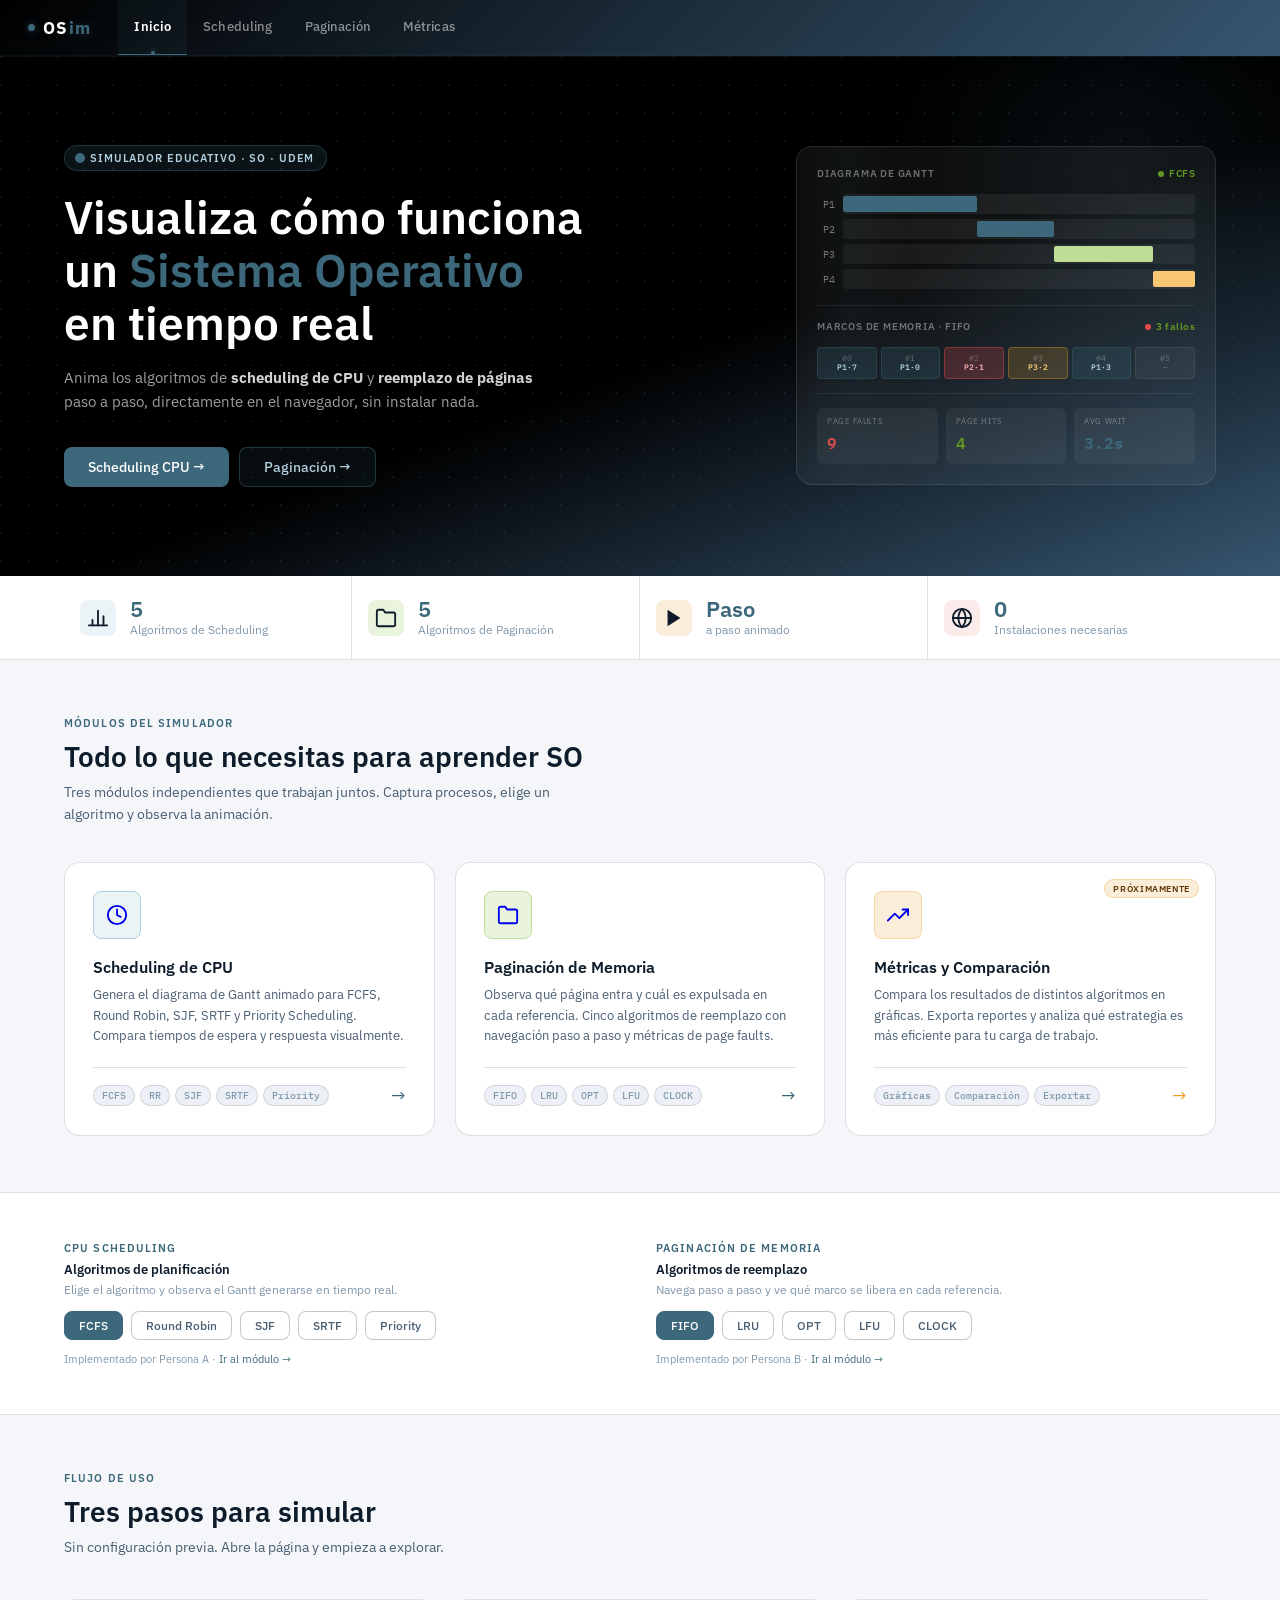
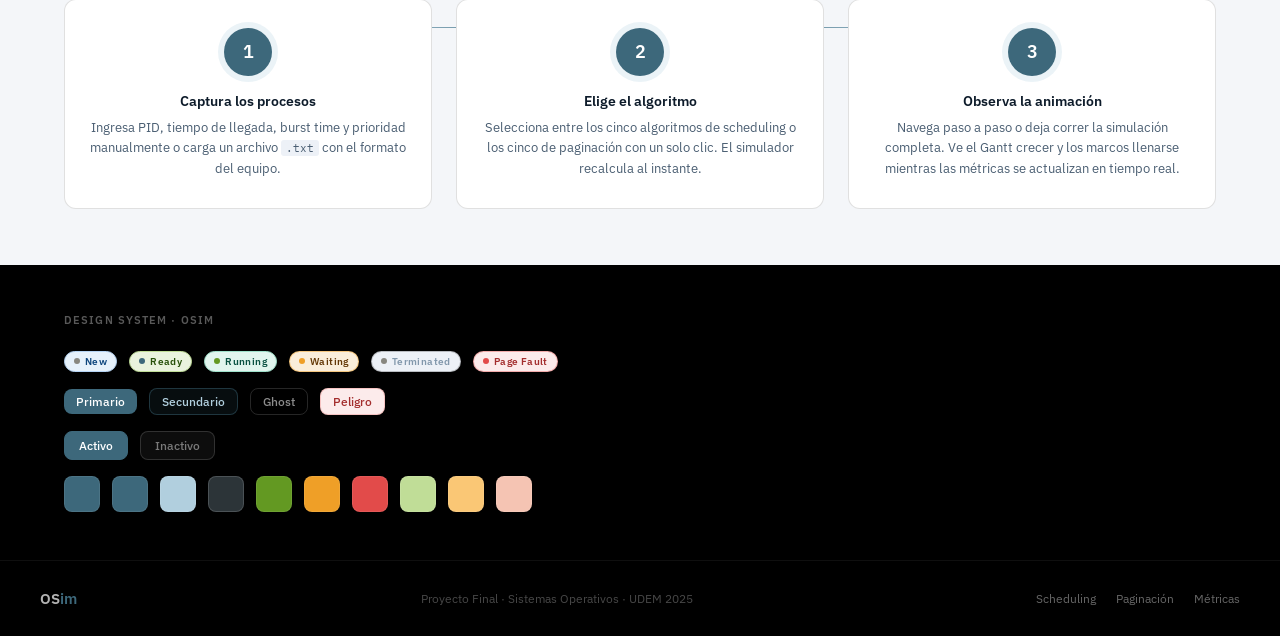
==== commit 8c9e7e22: "Cambio en el design system PAMELA" ====
--- a/index.html
+++ b/index.html
@@ -45,9 +45,9 @@
        ============================================================ */
     .hero {
       background:
-        radial-gradient(circle at 1px 1px, rgba(55,138,221,0.18) 1px, transparent 0)
+      radial-gradient(circle at 1px 1px, rgba(61,104,123,0.18) 1px, transparent 0)
         0 0 / 28px 28px,
-        linear-gradient(160deg, #021E3A 0%, var(--color-navy) 55%, #0C3A6A 100%);
+      linear-gradient(160deg, #000000 0%, var(--color-navy) 55%, #365670 100%);
       min-height: 520px;
       display: flex;
       align-items: center;
@@ -63,7 +63,7 @@
       right: -80px;
       width: 480px;
       height: 480px;
-      background: radial-gradient(circle, rgba(55,138,221,0.14) 0%, transparent 70%);
+    background: radial-gradient(circle, rgba(61,104,123,0.14) 0%, transparent 70%);
       pointer-events: none;
     }
 
@@ -85,8 +85,8 @@
       display: inline-flex;
       align-items: center;
       gap: 7px;
-      background: rgba(55,138,221,0.18);
-      border: 1px solid rgba(55,138,221,0.40);
+    background: rgba(61,104,123,0.18);
+    border: 1px solid rgba(61,104,123,0.40);
       color: var(--color-blue-200);
       font-size: 11px;
       font-weight: 600;
@@ -166,7 +166,7 @@
       left: 0;
       width: 25%;
       height: 100%;
-      background: linear-gradient(90deg, transparent, rgba(55,138,221,0.07), transparent);
+    background: linear-gradient(90deg, transparent, rgba(61,104,123,0.07), transparent);
       animation: scanLine 3.5s ease-in-out infinite;
       pointer-events: none;
     }
@@ -266,7 +266,7 @@
     .mini-frame-val  { font-weight: 600; line-height: 1.4; }
 
     .mf-empty   { background: rgba(255,255,255,0.05); border: 1px solid rgba(255,255,255,0.08); }
-    .mf-used    { background: rgba(55,138,221,0.22);  border: 1px solid rgba(55,138,221,0.35); color: var(--color-blue-200); }
+    .mf-used    { background: rgba(61,104,123,0.22);  border: 1px solid rgba(61,104,123,0.35); color: var(--color-blue-200); }
     .mf-fault   { background: rgba(226,75,74,0.22);   border: 1px solid rgba(226,75,74,0.40);  color: #F5AAAA; }
     .mf-evicted { background: rgba(239,159,39,0.18);  border: 1px solid rgba(239,159,39,0.35); color: #FAC775; }
 
@@ -653,7 +653,7 @@
        FOOTER
        ============================================================ */
     .footer {
-      background: #021729;
+      background: #000000;
       border-top: 1px solid rgba(255,255,255,0.06);
       padding: 28px 24px;
     }
@@ -758,8 +758,8 @@
           Scheduling CPU →
         </a>
         <a href="paginacion.html" class="btn btn-secondary btn-lg"
-           style="color:var(--color-blue-200); border-color:rgba(55,138,221,0.45);
-                  background:rgba(55,138,221,0.12);">
+           style="color:var(--color-blue-200); border-color:rgba(61,104,123,0.45);
+                  background:rgba(61,104,123,0.12);">
           Paginación →
         </a>
       </div>
@@ -1099,8 +1099,8 @@
     <div class="ds-row">
       <button class="btn btn-primary btn-sm">Primario</button>
       <button class="btn btn-secondary btn-sm"
-              style="color:var(--color-blue-200); border-color:rgba(55,138,221,0.45);
-                     background:rgba(55,138,221,0.12);">Secundario</button>
+              style="color:var(--color-blue-200); border-color:rgba(61,104,123,0.45);
+                     background:rgba(61,104,123,0.12);">Secundario</button>
       <button class="btn btn-ghost btn-sm"
               style="color:rgba(255,255,255,0.55); border-color:rgba(255,255,255,0.15);">Ghost</button>
       <button class="btn btn-danger btn-sm">Peligro</button>
--- a/css/styles.css
+++ b/css/styles.css
@@ -15,68 +15,96 @@
    ---------------------------------------------------------- */
 :root {
   /* Paleta principal SAP Blue */
-  --color-navy:        #042C53;   /* Navbar, fondos oscuros */
-  --color-blue-900:    #0C447C;
-  --color-blue-700:    #185FA5;   /* Botón primario, valores destacados */
-  --color-blue-500:    #378ADD;   /* Elementos secundarios, Ready */
-  --color-blue-200:    #B5D4F4;   /* Fondos de marcos usados */
-  --color-blue-50:     #E6F1FB;   /* Fondos con énfasis suave */
+  --color-navy: #000000;
+  /* Navbar, fondos oscuros */
+  --color-blue-900: #365670;
+  --color-blue-700: #3d687b;
+  /* Botón primario, valores destacados */
+  --color-blue-500: #3d687b;
+  /* Elementos secundarios, Ready */
+  --color-blue-200: #b1cfde;
+  /* Fondos de marcos usados */
+  --color-blue-50: rgba(177, 207, 222, 0.25);
+  /* Fondos con énfasis suave */
 
   /* Estados de proceso */
-  --color-new:         #888780;   /* New */
-  --color-ready:       #378ADD;   /* Ready */
-  --color-running:     #639922;   /* Running */
-  --color-running-bg:  #EAF3DE;
-  --color-waiting:     #EF9F27;   /* Waiting */
-  --color-waiting-bg:  #FAEEDA;
-  --color-terminated:  #888780;   /* Terminated */
-  --color-fault:       #E24B4A;   /* Page fault / error */
-  --color-fault-bg:    #FCEBEB;
-  --color-fault-dark:  #A32D2D;
+  --color-new: #888780;
+  /* New */
+  --color-ready: #3d687b;
+  /* Ready */
+  --color-running: #639922;
+  /* Running */
+  --color-running-bg: #EAF3DE;
+  --color-waiting: #EF9F27;
+  /* Waiting */
+  --color-waiting-bg: #FAEEDA;
+  --color-terminated: #888780;
+  /* Terminated */
+  --color-fault: #E24B4A;
+  /* Page fault / error */
+  --color-fault-bg: #FCEBEB;
+  --color-fault-dark: #A32D2D;
 
   /* Superficies */
-  --surface-0:         #FFFFFF;
-  --surface-1:         #F4F6F9;   /* Fondo general de la app */
-  --surface-2:         #EDF1F7;   /* Paneles y secciones */
-  --border:            rgba(4, 44, 83, 0.12);
-  --border-strong:     rgba(4, 44, 83, 0.22);
+  --surface-0: #FFFFFF;
+  --surface-1: #F4F6F9;
+  /* Fondo general de la app */
+  --surface-2: #EDF1F7;
+  /* Paneles y secciones */
+  --border: rgba(0, 0, 0, 0.12);
+  --border-strong: rgba(0, 0, 0, 0.22);
 
   /* Texto */
-  --text-primary:      #0D1B2A;
-  --text-secondary:    #4A5E72;
-  --text-muted:        #8298AC;
-  --text-on-dark:      #FFFFFF;
-  --text-on-blue:      #E6F1FB;
+  --text-primary: #0D1B2A;
+  --text-secondary: #4A5E72;
+  --text-muted: #8298AC;
+  --text-on-dark: #FFFFFF;
+  --text-on-blue: #E6F1FB;
 
   /* Tipografía */
-  --font-sans:   'IBM Plex Sans', sans-serif;
-  --font-mono:   'IBM Plex Mono', monospace;
+  --font-sans: 'IBM Plex Sans', sans-serif;
+  --font-mono: 'IBM Plex Mono', monospace;
 
   /* Espaciado */
-  --radius-sm:   4px;
-  --radius-md:   8px;
-  --radius-lg:   12px;
-  --radius-xl:   16px;
+  --radius-sm: 4px;
+  --radius-md: 8px;
+  --radius-lg: 12px;
+  --radius-xl: 16px;
 
   /* Sombras */
-  --shadow-sm:   0 1px 3px rgba(4,44,83,0.08);
-  --shadow-md:   0 4px 12px rgba(4,44,83,0.10);
-  --shadow-lg:   0 8px 24px rgba(4,44,83,0.12);
+  --shadow-sm: 0 1px 3px rgba(0, 0, 0, 0.08);
+  --shadow-md: 0 4px 12px rgba(0, 0, 0, 0.10);
+  --shadow-lg: 0 8px 24px rgba(0, 0, 0, 0.12);
 
   /* Transiciones */
-  --transition:  0.18s ease;
+  --transition: 0.18s ease;
+
+  --algo-fcfs: #3d687b;
+  --algo-sjf: #1D9E75;
+  --algo-hrrn: #BA7517;
+  --algo-rr: #D85A30;
+  --algo-srtf: #D4537E;
+  --algo-priority: #7F77DD;
+  --pag-fifo: #3d687b;
+  --pag-lru: #1D9E75;
+  --pag-opt: #7F77DD;
+  --pag-lfu: #D85A30;
+  --pag-clock: #BA7517;
 }
 
 /* ----------------------------------------------------------
    3. RESET Y BASE
    ---------------------------------------------------------- */
-*, *::before, *::after {
+*,
+*::before,
+*::after {
   box-sizing: border-box;
   margin: 0;
   padding: 0;
 }
 
-html, body {
+html,
+body {
   height: 100%;
   font-family: var(--font-sans);
   font-size: 14px;
@@ -91,51 +119,107 @@
 .navbar {
   display: flex;
   align-items: center;
-  height: 52px;
-  background: var(--color-navy);
-  padding: 0 24px;
+  height: 56px;
+  background: linear-gradient(135deg, #000000 0%, #365670 100%);
+  padding: 0 28px;
   gap: 0;
   position: sticky;
   top: 0;
   z-index: 100;
-  box-shadow: 0 2px 8px rgba(0,0,0,0.18);
-}
+  box-shadow: 0 2px 20px rgba(0, 0, 0, 0.4), 0 1px 0 rgba(61, 104, 123, 0.18);
+  border-bottom: 1px solid rgba(61, 104, 123, 0.14);
+  overflow-x: auto;
+  scrollbar-width: none;
+  -webkit-overflow-scrolling: touch;
+}
+
+.navbar::-webkit-scrollbar { display: none; }
 
 .navbar-logo {
-  font-size: 16px;
-  font-weight: 600;
-  color: var(--text-on-dark);
-  letter-spacing: 0.02em;
-  margin-right: 32px;
+  font-size: 17px;
+  font-weight: 700;
+  color: #ffffff;
+  letter-spacing: 0.05em;
+  margin-right: 28px;
   text-decoration: none;
+  flex-shrink: 0;
+  display: flex;
+  align-items: center;
+  gap: 1px;
+  position: relative;
+}
+
+.navbar-logo::before {
+  content: '';
+  display: inline-block;
+  width: 7px;
+  height: 7px;
+  border-radius: 50%;
+  background: var(--color-blue-700);
+  box-shadow: 0 0 8px rgba(61,104,123,0.6);
+  margin-right: 7px;
+  flex-shrink: 0;
 }
 
 .navbar-logo span {
-  color: var(--color-blue-500);
+  color: var(--color-blue-700);
+  text-shadow: 0 0 12px rgba(61,104,123,0.4);
+}
+
+.navbar-nav {
+  display: flex;
+  align-items: center;
+  gap: 0;
+  flex: 1;
 }
 
 .navbar-item {
-  height: 52px;
-  display: flex;
-  align-items: center;
-  padding: 0 14px;
+  height: 56px;
+  display: flex;
+  align-items: center;
+  padding: 0 16px;
   font-size: 13px;
-  color: rgba(255,255,255,0.60);
+  font-weight: 500;
+  color: rgba(255, 255, 255, 0.52);
   cursor: pointer;
   border-bottom: 2px solid transparent;
   text-decoration: none;
-  transition: color var(--transition), border-color var(--transition);
+  transition: color var(--transition), border-color var(--transition), background var(--transition);
   user-select: none;
+  white-space: nowrap;
+  flex-shrink: 0;
+  letter-spacing: 0.01em;
+  position: relative;
 }
 
 .navbar-item:hover {
-  color: rgba(255,255,255,0.90);
+  color: rgba(255, 255, 255, 0.88);
+  background: rgba(61, 104, 123, 0.08);
 }
 
 .navbar-item.active {
-  color: var(--text-on-dark);
-  border-bottom: 2px solid var(--color-blue-500);
-  font-weight: 500;
+  color: #ffffff;
+  border-bottom: 2px solid var(--color-blue-700);
+  font-weight: 600;
+  background: rgba(61, 104, 123, 0.1);
+}
+
+.navbar-item.active::after {
+  content: '';
+  position: absolute;
+  bottom: 0; left: 50%;
+  transform: translateX(-50%);
+  width: 4px; height: 4px;
+  border-radius: 50%;
+  background: var(--color-blue-700);
+  box-shadow: 0 0 6px rgba(61,104,123,0.8);
+  bottom: -1px;
+}
+
+@media (max-width: 640px) {
+  .navbar { padding: 0 14px; height: 50px; }
+  .navbar-logo { margin-right: 14px; font-size: 15px; }
+  .navbar-item  { padding: 0 11px; font-size: 12px; height: 50px; }
 }
 
 /* ----------------------------------------------------------
@@ -243,7 +327,7 @@
 .btn-danger {
   background: var(--color-fault-bg);
   color: var(--color-fault-dark);
-  border: 0.5px solid rgba(226,75,74,0.25);
+  border: 0.5px solid rgba(226, 75, 74, 0.25);
 }
 
 .btn-danger:hover {
@@ -286,37 +370,55 @@
   background: #F1EFE8;
   color: #5F5E5A;
 }
-.badge-new::before { background: var(--color-new); }
+
+.badge-new::before {
+  background: var(--color-new);
+}
 
 .badge-ready {
   background: var(--color-blue-50);
   color: var(--color-blue-900);
 }
-.badge-ready::before { background: var(--color-ready); }
+
+.badge-ready::before {
+  background: var(--color-ready);
+}
 
 .badge-running {
   background: var(--color-running-bg);
   color: #27500A;
 }
-.badge-running::before { background: var(--color-running); }
+
+.badge-running::before {
+  background: var(--color-running);
+}
 
 .badge-waiting {
   background: var(--color-waiting-bg);
   color: #633806;
 }
-.badge-waiting::before { background: var(--color-waiting); }
+
+.badge-waiting::before {
+  background: var(--color-waiting);
+}
 
 .badge-terminated {
   background: #F1EFE8;
   color: #5F5E5A;
 }
-.badge-terminated::before { background: var(--color-terminated); }
+
+.badge-terminated::before {
+  background: var(--color-terminated);
+}
 
 .badge-fault {
   background: var(--color-fault-bg);
   color: var(--color-fault-dark);
 }
-.badge-fault::before { background: var(--color-fault); }
+
+.badge-fault::before {
+  background: var(--color-fault);
+}
 
 /* ----------------------------------------------------------
    8. TARJETAS DE MÉTRICA
@@ -446,12 +548,35 @@
 }
 
 /* Colores para los procesos en el Gantt (hasta 6 procesos) */
-.gantt-p1 { background: var(--color-blue-700); color: #fff; }
-.gantt-p2 { background: var(--color-blue-500); color: #fff; }
-.gantt-p3 { background: var(--color-blue-200); color: var(--color-blue-900); }
-.gantt-p4 { background: #C0DD97; color: #27500A; }
-.gantt-p5 { background: #FAC775; color: #633806; }
-.gantt-p6 { background: #F5C4B3; color: #993C1D; }
+.gantt-p1 {
+  background: var(--color-blue-700);
+  color: #fff;
+}
+
+.gantt-p2 {
+  background: var(--color-blue-500);
+  color: #fff;
+}
+
+.gantt-p3 {
+  background: var(--color-blue-200);
+  color: var(--color-blue-900);
+}
+
+.gantt-p4 {
+  background: #C0DD97;
+  color: #27500A;
+}
+
+.gantt-p5 {
+  background: #FAC775;
+  color: #633806;
+}
+
+.gantt-p6 {
+  background: #F5C4B3;
+  color: #993C1D;
+}
 
 .gantt-timeline {
   display: flex;
@@ -514,36 +639,72 @@
 
 .frame-fault {
   background: var(--color-fault-bg);
-  border-color: rgba(226,75,74,0.55);
+  border-color: rgba(226, 75, 74, 0.55);
   color: var(--color-fault-dark);
   animation: frameFault 0.55s ease;
 }
 
 .frame-evicted {
   background: var(--color-waiting-bg);
-  border-color: rgba(239,159,39,0.55);
+  border-color: rgba(239, 159, 39, 0.55);
   color: #633806;
   animation: frameEvicted 0.55s ease;
 }
 
 @keyframes frameFault {
-  0%   { transform: scale(1);    box-shadow: none; }
-  30%  { transform: scale(1.12); box-shadow: 0 0 0 4px rgba(226,75,74,0.25); }
-  60%  { transform: scale(1.06); }
-  100% { transform: scale(1);    box-shadow: none; }
+  0% {
+    transform: scale(1);
+    box-shadow: none;
+  }
+
+  30% {
+    transform: scale(1.12);
+    box-shadow: 0 0 0 4px rgba(226, 75, 74, 0.25);
+  }
+
+  60% {
+    transform: scale(1.06);
+  }
+
+  100% {
+    transform: scale(1);
+    box-shadow: none;
+  }
 }
 
 @keyframes frameEvicted {
-  0%   { transform: scale(1);    box-shadow: none; }
-  30%  { transform: scale(1.10); box-shadow: 0 0 0 4px rgba(239,159,39,0.30); }
-  60%  { transform: scale(1.05); }
-  100% { transform: scale(1);    box-shadow: none; }
+  0% {
+    transform: scale(1);
+    box-shadow: none;
+  }
+
+  30% {
+    transform: scale(1.10);
+    box-shadow: 0 0 0 4px rgba(239, 159, 39, 0.30);
+  }
+
+  60% {
+    transform: scale(1.05);
+  }
+
+  100% {
+    transform: scale(1);
+    box-shadow: none;
+  }
 }
 
 @keyframes frameHitPulse {
-  0%   { box-shadow: none; }
-  40%  { box-shadow: 0 0 0 4px rgba(99,153,34,0.30); }
-  100% { box-shadow: none; }
+  0% {
+    box-shadow: none;
+  }
+
+  40% {
+    box-shadow: 0 0 0 4px rgba(99, 153, 34, 0.30);
+  }
+
+  100% {
+    box-shadow: none;
+  }
 }
 
 /* ----------------------------------------------------------
@@ -610,7 +771,7 @@
 
 .form-input:focus {
   border-color: var(--color-blue-500);
-  box-shadow: 0 0 0 3px rgba(55,138,221,0.15);
+  box-shadow: 0 0 0 3px rgba(61, 104, 123, 0.15);
 }
 
 .form-select {
@@ -628,7 +789,7 @@
 
 .form-select:focus {
   border-color: var(--color-blue-500);
-  box-shadow: 0 0 0 3px rgba(55,138,221,0.15);
+  box-shadow: 0 0 0 3px rgba(61, 104, 123, 0.15);
 }
 
 /* ----------------------------------------------------------
@@ -663,14 +824,33 @@
   justify-content: center;
 }
 
-.gap-8  { gap: 8px; }
-.gap-12 { gap: 12px; }
-.gap-16 { gap: 16px; }
-
-.mt-8  { margin-top: 8px; }
-.mt-12 { margin-top: 12px; }
-.mt-16 { margin-top: 16px; }
-.mt-24 { margin-top: 24px; }
+.gap-8 {
+  gap: 8px;
+}
+
+.gap-12 {
+  gap: 12px;
+}
+
+.gap-16 {
+  gap: 16px;
+}
+
+.mt-8 {
+  margin-top: 8px;
+}
+
+.mt-12 {
+  margin-top: 12px;
+}
+
+.mt-16 {
+  margin-top: 16px;
+}
+
+.mt-24 {
+  margin-top: 24px;
+}
 
 /* ----------------------------------------------------------
    15. SCROLLBAR (para navegadores Webkit)
@@ -691,4 +871,969 @@
 
 ::-webkit-scrollbar-thumb:hover {
   background: var(--color-blue-500);
+}
+
+
+/* ============================================================
+       LAYOUT
+       ============================================================ */
+.metrics-page {
+  max-width: 1300px;
+  margin: 0 auto;
+  padding: 32px 24px 64px;
+  display: flex;
+  flex-direction: column;
+  gap: 28px;
+}
+
+/* ============================================================
+       PAGE HEADER
+       ============================================================ */
+.page-header {
+  display: flex;
+  align-items: flex-start;
+  justify-content: space-between;
+  gap: 16px;
+  flex-wrap: wrap;
+}
+
+.page-eyebrow {
+  font-size: 11px;
+  font-weight: 600;
+  letter-spacing: 0.10em;
+  text-transform: uppercase;
+  color: var(--color-blue-700);
+  margin-bottom: 6px;
+}
+
+.page-title {
+  font-size: 26px;
+  font-weight: 600;
+  color: var(--text-primary);
+  margin-bottom: 6px;
+}
+
+.page-subtitle {
+  font-size: 13px;
+  color: var(--text-muted);
+  line-height: 1.6;
+  max-width: 520px;
+}
+
+.header-actions {
+  display: flex;
+  gap: 8px;
+  align-items: center;
+  flex-shrink: 0;
+  margin-top: 4px;
+}
+
+/* ============================================================
+       MÓDULO TABS (Scheduling / Paginación / Estados)
+       ============================================================ */
+.module-tabs {
+  display: flex;
+  gap: 0;
+  border-bottom: 2px solid var(--border);
+}
+
+.module-tab {
+  padding: 12px 22px;
+  font-size: 13px;
+  font-weight: 600;
+  color: var(--text-muted);
+  background: none;
+  border: none;
+  border-bottom: 2px solid transparent;
+  margin-bottom: -2px;
+  cursor: pointer;
+  transition: all 0.18s ease;
+  display: flex;
+  align-items: center;
+  gap: 7px;
+  white-space: nowrap;
+}
+
+.module-tab:hover {
+  color: var(--text-primary);
+}
+
+.module-tab.active {
+  color: var(--color-blue-700);
+  border-bottom-color: var(--color-blue-700);
+}
+
+.module-tab .tab-dot {
+  width: 7px;
+  height: 7px;
+  border-radius: 50%;
+  background: var(--border-strong);
+  transition: background 0.18s;
+}
+
+.module-tab.active .tab-dot {
+  background: var(--color-blue-700);
+}
+
+.module-panel {
+  display: none;
+  flex-direction: column;
+  gap: 24px;
+}
+
+.module-panel.active {
+  display: flex;
+}
+
+/* Sub-tabs dentro de scheduling y paginación */
+.section-tabs {
+  display: flex;
+  gap: 4px;
+  border-bottom: 1px solid var(--border);
+}
+
+.section-tab {
+  padding: 9px 16px;
+  font-size: 12px;
+  font-weight: 500;
+  color: var(--text-muted);
+  background: none;
+  border: none;
+  border-bottom: 2px solid transparent;
+  margin-bottom: -1px;
+  cursor: pointer;
+  transition: all 0.15s;
+  white-space: nowrap;
+}
+
+.section-tab:hover {
+  color: var(--text-primary);
+}
+
+.section-tab.active {
+  color: var(--color-blue-700);
+  border-bottom-color: var(--color-blue-700);
+  font-weight: 600;
+}
+
+.sub-panel {
+  display: none;
+  flex-direction: column;
+  gap: 20px;
+}
+
+.sub-panel.active {
+  display: flex;
+}
+
+/* ============================================================
+       TARJETAS KPI
+       ============================================================ */
+.kpi-row {
+  display: grid;
+  grid-template-columns: repeat(5, 1fr);
+  gap: 12px;
+}
+
+.kpi-row-4 {
+  grid-template-columns: repeat(4, 1fr);
+}
+
+.kpi-card {
+  background: var(--surface-0);
+  border: 1px solid var(--border);
+  border-radius: var(--radius-lg);
+  padding: 18px 20px;
+  display: flex;
+  flex-direction: column;
+  gap: 4px;
+  transition: box-shadow 0.18s, transform 0.18s;
+  animation: fadeInUp 0.35s ease both;
+}
+
+.kpi-card:hover {
+  box-shadow: var(--shadow-md);
+  transform: translateY(-2px);
+}
+
+.kpi-card::before {
+  content: '';
+  display: block;
+  height: 3px;
+  border-radius: 2px;
+  margin-bottom: 10px;
+}
+
+.kpi-card.acc-blue::before {
+  background: var(--color-blue-700);
+}
+
+.kpi-card.acc-green::before {
+  background: var(--color-running);
+}
+
+.kpi-card.acc-orange::before {
+  background: var(--color-waiting);
+}
+
+.kpi-card.acc-red::before {
+  background: var(--color-fault);
+}
+
+.kpi-card.acc-purple::before {
+  background: #7F77DD;
+}
+
+.kpi-label {
+  font-size: 11px;
+  font-weight: 600;
+  text-transform: uppercase;
+  letter-spacing: 0.07em;
+  color: var(--text-muted);
+}
+
+.kpi-value {
+  font-size: 26px;
+  font-weight: 600;
+  font-variant-numeric: tabular-nums;
+  line-height: 1.1;
+}
+
+.kpi-sub {
+  font-size: 11px;
+  color: var(--text-muted);
+  margin-top: 2px;
+}
+
+.kpi-blue {
+  color: var(--color-blue-700);
+}
+
+.kpi-green {
+  color: var(--color-running);
+}
+
+.kpi-orange {
+  color: var(--color-waiting);
+}
+
+.kpi-red {
+  color: var(--color-fault);
+}
+
+.kpi-purple {
+  color: #7F77DD;
+}
+
+/* ============================================================
+       CARD BASE
+       ============================================================ */
+.card {
+  background: var(--surface-0);
+  border: 1px solid var(--border);
+  border-radius: var(--radius-lg);
+  padding: 24px;
+}
+
+.card-header {
+  display: flex;
+  align-items: center;
+  justify-content: space-between;
+  margin-bottom: 16px;
+  flex-wrap: wrap;
+  gap: 10px;
+}
+
+.card-title {
+  font-size: 14px;
+  font-weight: 600;
+  color: var(--text-primary);
+  display: flex;
+  align-items: center;
+  gap: 8px;
+}
+
+/* ============================================================
+       TABLA MÉTRICAS
+       ============================================================ */
+.table-wrapper {
+  overflow-x: auto;
+  border-radius: var(--radius-md);
+  border: 1px solid var(--border);
+}
+
+table.metrics-table {
+  width: 100%;
+  border-collapse: collapse;
+  font-size: 13px;
+}
+
+.metrics-table thead {
+  background: var(--surface-2);
+}
+
+.metrics-table th {
+  padding: 11px 14px;
+  text-align: left;
+  font-weight: 600;
+  font-size: 11px;
+  text-transform: uppercase;
+  letter-spacing: 0.05em;
+  color: var(--text-muted);
+  white-space: nowrap;
+  border-bottom: 1px solid var(--border-strong);
+}
+
+.metrics-table td {
+  padding: 12px 14px;
+  border-bottom: 1px solid var(--border);
+  font-variant-numeric: tabular-nums;
+  vertical-align: middle;
+}
+
+.metrics-table tbody tr:last-child td {
+  border-bottom: none;
+}
+
+.metrics-table tbody tr:hover {
+  background: var(--surface-2);
+}
+
+.metrics-table tfoot td {
+  border-top: 1px solid var(--border-strong);
+  background: var(--surface-2);
+  font-weight: 600;
+  font-size: 12px;
+  padding: 10px 14px;
+}
+
+.td-pid {
+  font-family: var(--font-mono);
+  font-weight: 600;
+  color: var(--color-blue-700);
+}
+
+.td-num {
+  font-family: var(--font-mono);
+  font-size: 12px;
+}
+
+.td-best {
+  color: var(--color-running);
+  font-weight: 600;
+}
+
+.td-worst {
+  color: var(--color-fault);
+}
+
+.tfoot-label {
+  font-size: 11px;
+  font-weight: 600;
+  text-transform: uppercase;
+  letter-spacing: 0.05em;
+  color: var(--text-muted);
+}
+
+.inline-bar-wrap {
+  display: flex;
+  align-items: center;
+  gap: 8px;
+}
+
+.inline-bar {
+  flex: 1;
+  height: 6px;
+  background: var(--surface-2);
+  border-radius: 99px;
+  overflow: hidden;
+  min-width: 48px;
+}
+
+.inline-bar-fill {
+  height: 100%;
+  border-radius: 99px;
+  background: var(--color-blue-500);
+  transition: width 0.5s ease;
+}
+
+.algo-chip {
+  display: inline-flex;
+  align-items: center;
+  gap: 5px;
+  font-size: 11px;
+  font-weight: 600;
+  padding: 3px 10px;
+  border-radius: 100px;
+  font-family: var(--font-mono);
+  background: var(--color-blue-50);
+  color: var(--color-blue-700);
+  border: 1px solid var(--color-blue-200);
+}
+
+/* ============================================================
+       GRÁFICAS
+       ============================================================ */
+.charts-grid {
+  display: grid;
+  grid-template-columns: 1fr 1fr;
+  gap: 20px;
+}
+
+.chart-card {
+  background: var(--surface-0);
+  border: 1px solid var(--border);
+  border-radius: var(--radius-lg);
+  padding: 24px;
+}
+
+.chart-title {
+  font-size: 13px;
+  font-weight: 600;
+  color: var(--text-primary);
+  margin-bottom: 4px;
+}
+
+.chart-sub {
+  font-size: 11px;
+  color: var(--text-muted);
+  margin-bottom: 16px;
+}
+
+.chart-wrap {
+  position: relative;
+  height: 240px;
+}
+
+.chart-wrap-lg {
+  position: relative;
+  height: 300px;
+}
+
+/* ============================================================
+       COMPARACIÓN
+       ============================================================ */
+.comp-algo-selector {
+  display: flex;
+  flex-wrap: wrap;
+  gap: 6px;
+  margin-bottom: 20px;
+}
+
+.comp-algo-btn {
+  display: flex;
+  align-items: center;
+  gap: 6px;
+  font-size: 12px;
+  font-weight: 500;
+  font-family: var(--font-mono);
+  padding: 6px 12px;
+  border-radius: 100px;
+  border: 1px solid var(--border-strong);
+  background: var(--surface-2);
+  color: var(--text-muted);
+  cursor: pointer;
+  transition: all 0.15s ease;
+}
+
+.comp-algo-btn:hover {
+  border-color: var(--text-muted);
+  color: var(--text-primary);
+}
+
+.comp-algo-btn.selected {
+  color: #fff;
+  border-color: transparent;
+}
+
+.comp-dot {
+  width: 8px;
+  height: 8px;
+  border-radius: 50%;
+  flex-shrink: 0;
+}
+
+.comp-table-wrap {
+  overflow-x: auto;
+  border-radius: var(--radius-md);
+  border: 1px solid var(--border);
+}
+
+table.comp-table {
+  width: 100%;
+  border-collapse: collapse;
+  font-size: 12px;
+}
+
+.comp-table thead {
+  background: var(--surface-2);
+}
+
+.comp-table th {
+  padding: 10px 14px;
+  text-align: left;
+  font-size: 10px;
+  font-weight: 600;
+  text-transform: uppercase;
+  letter-spacing: 0.06em;
+  color: var(--text-muted);
+  border-bottom: 1px solid var(--border-strong);
+  white-space: nowrap;
+}
+
+.comp-table td {
+  padding: 12px 14px;
+  border-bottom: 1px solid var(--border);
+  font-variant-numeric: tabular-nums;
+}
+
+.comp-table tbody tr:last-child td {
+  border-bottom: none;
+}
+
+.comp-table tbody tr:hover {
+  background: var(--surface-2);
+}
+
+.comp-algo-name {
+  display: flex;
+  align-items: center;
+  gap: 8px;
+  font-family: var(--font-mono);
+  font-weight: 600;
+  font-size: 12px;
+}
+
+.comp-bar-track {
+  flex: 1;
+  height: 8px;
+  background: var(--surface-2);
+  border-radius: 99px;
+  overflow: hidden;
+  min-width: 60px;
+}
+
+.comp-bar-inner {
+  height: 100%;
+  border-radius: 99px;
+  transition: width 0.6s cubic-bezier(0.34, 1.56, 0.64, 1);
+}
+
+.comp-color-bar {
+  display: flex;
+  align-items: center;
+  gap: 8px;
+}
+
+.comp-td-val {
+  font-family: var(--font-mono);
+  font-size: 12px;
+}
+
+.badge-best {
+  font-size: 9px;
+  font-weight: 700;
+  padding: 2px 7px;
+  border-radius: 100px;
+  background: var(--color-running);
+  color: #fff;
+  letter-spacing: 0.04em;
+  text-transform: uppercase;
+}
+
+.badge-worst {
+  font-size: 9px;
+  font-weight: 700;
+  padding: 2px 7px;
+  border-radius: 100px;
+  background: var(--color-fault);
+  color: #fff;
+  letter-spacing: 0.04em;
+  text-transform: uppercase;
+}
+
+/* ============================================================
+       PAGINACIÓN — específico
+       ============================================================ */
+.fault-rate-bar {
+  display: flex;
+  align-items: center;
+  gap: 10px;
+}
+
+.fault-bar-track {
+  flex: 1;
+  height: 10px;
+  background: var(--surface-2);
+  border-radius: 99px;
+  overflow: hidden;
+}
+
+.fault-bar-fill {
+  height: 100%;
+  border-radius: 99px;
+  transition: width 0.6s ease;
+}
+
+.hit-bar-fill {
+  height: 100%;
+  border-radius: 99px;
+  background: var(--color-running);
+  transition: width 0.6s ease;
+}
+
+/* tabla de referencias */
+.ref-table-wrap {
+  overflow-x: auto;
+  border-radius: var(--radius-md);
+  border: 1px solid var(--border);
+}
+
+table.ref-table {
+  width: 100%;
+  border-collapse: collapse;
+  font-size: 12px;
+}
+
+.ref-table thead {
+  background: var(--surface-2);
+}
+
+.ref-table th {
+  padding: 9px 12px;
+  text-align: center;
+  font-size: 10px;
+  font-weight: 600;
+  text-transform: uppercase;
+  letter-spacing: 0.05em;
+  color: var(--text-muted);
+  border-bottom: 1px solid var(--border-strong);
+}
+
+.ref-table td {
+  padding: 10px 12px;
+  border-bottom: 1px solid var(--border);
+  text-align: center;
+  font-family: var(--font-mono);
+  font-size: 12px;
+}
+
+.ref-table tbody tr:last-child td {
+  border-bottom: none;
+}
+
+.ref-table tbody tr:hover {
+  background: var(--surface-2);
+}
+
+.cell-fault {
+  background: var(--color-fault-bg);
+  color: var(--color-fault-dark);
+  font-weight: 600;
+}
+
+.cell-hit {
+  background: var(--color-running-bg);
+  color: #27500A;
+}
+
+.cell-evicted {
+  background: var(--color-waiting-bg);
+  color: #633806;
+}
+
+/* ============================================================
+       DIAGRAMA DE ESTADOS
+       ============================================================ */
+.state-diagram-area {
+  background: var(--surface-1);
+  border: 1px solid var(--border);
+  border-radius: var(--radius-lg);
+  padding: 32px 24px;
+}
+
+.state-diagram-svg {
+  width: 100%;
+  overflow: visible;
+}
+
+.process-states-grid {
+  display: grid;
+  grid-template-columns: repeat(5, 1fr);
+  gap: 10px;
+}
+
+.proc-state-card {
+  background: var(--surface-0);
+  border: 1px solid var(--border);
+  border-radius: var(--radius-md);
+  padding: 12px;
+  display: flex;
+  flex-direction: column;
+  gap: 8px;
+  transition: all 0.3s ease;
+}
+
+.proc-state-card.state-new {
+  border-color: #B5D4F4;
+  background: #E6F1FB;
+}
+
+.proc-state-card.state-ready {
+  border-color: #C0DD97;
+  background: #EAF3DE;
+}
+
+.proc-state-card.state-running {
+  border-color: #9FE1CB;
+  background: #E1F5EE;
+}
+
+.proc-state-card.state-waiting {
+  border-color: rgba(239, 159, 39, 0.5);
+  background: #FAEEDA;
+}
+
+.proc-state-card.state-terminated {
+  border-color: var(--border);
+  background: var(--surface-2);
+  opacity: 0.6;
+}
+
+@keyframes statePulse {
+
+  0%,
+  100% {
+    box-shadow: 0 0 0 0 rgba(29, 158, 117, 0.4);
+  }
+
+  50% {
+    box-shadow: 0 0 0 6px rgba(29, 158, 117, 0);
+  }
+}
+
+.proc-state-card.state-running {
+  animation: statePulse 1.8s ease infinite;
+}
+
+.proc-card-pid {
+  font-family: var(--font-mono);
+  font-size: 16px;
+  font-weight: 700;
+  color: var(--text-primary);
+}
+
+.ready-queue-wrap {
+  background: var(--color-blue-50);
+  border: 1px solid var(--color-blue-200);
+  border-radius: var(--radius-lg);
+  padding: 16px 20px;
+}
+
+.rq-header {
+  font-size: 11px;
+  font-weight: 600;
+  text-transform: uppercase;
+  letter-spacing: 0.07em;
+  color: var(--color-blue-700);
+  margin-bottom: 12px;
+  display: flex;
+  align-items: center;
+  gap: 6px;
+}
+
+.ready-queue-items {
+  display: flex;
+  align-items: center;
+  gap: 6px;
+  flex-wrap: wrap;
+  min-height: 40px;
+}
+
+.rq-item {
+  padding: 6px 12px;
+  background: white;
+  border: 1px solid var(--color-blue-200);
+  border-radius: var(--radius-md);
+  font-size: 12px;
+  font-weight: 600;
+  color: var(--color-blue-700);
+  font-family: var(--font-mono);
+  display: flex;
+  align-items: center;
+  gap: 6px;
+}
+
+.rq-burst {
+  font-size: 10px;
+  color: var(--text-muted);
+  font-weight: 400;
+}
+
+.rq-arrow-sep {
+  font-size: 14px;
+  color: #85B7EB;
+}
+
+.cpu-box {
+  background: var(--color-running);
+  color: white;
+  padding: 10px 16px;
+  border-radius: var(--radius-md);
+  font-family: var(--font-mono);
+  font-weight: 700;
+  font-size: 15px;
+  min-width: 80px;
+  text-align: center;
+  transition: all 0.3s ease;
+  box-shadow: 0 2px 12px rgba(29, 158, 117, 0.35);
+}
+
+.cpu-label {
+  font-size: 11px;
+  color: var(--text-muted);
+  font-weight: 600;
+  text-transform: uppercase;
+  letter-spacing: 0.06em;
+}
+
+.sim-controls {
+  display: flex;
+  align-items: center;
+  gap: 10px;
+  flex-wrap: wrap;
+}
+
+.sim-time {
+  font-family: var(--font-mono);
+  font-size: 13px;
+  color: var(--text-secondary);
+  padding: 6px 12px;
+  background: var(--surface-2);
+  border-radius: var(--radius-md);
+  border: 1px solid var(--border-strong);
+}
+
+.badge {
+  display: inline-flex;
+  align-items: center;
+  font-size: 10px;
+  font-weight: 600;
+  padding: 3px 9px;
+  border-radius: 100px;
+  letter-spacing: 0.04em;
+}
+
+.badge-new {
+  background: #E6F1FB;
+  color: #0C447C;
+  border: 1px solid #B5D4F4;
+}
+
+.badge-ready {
+  background: #EAF3DE;
+  color: #27500A;
+  border: 1px solid #C0DD97;
+}
+
+.badge-running {
+  background: #E1F5EE;
+  color: #085041;
+  border: 1px solid #9FE1CB;
+}
+
+.badge-waiting {
+  background: #FAEEDA;
+  color: #633806;
+  border: 1px solid rgba(239, 159, 39, 0.5);
+}
+
+.badge-terminated {
+  background: var(--surface-2);
+  color: var(--text-muted);
+  border: 1px solid var(--border-strong);
+}
+
+.badge-fault {
+  background: var(--color-fault-bg);
+  color: var(--color-fault-dark);
+  border: 1px solid rgba(226, 75, 74, 0.4);
+}
+
+/* ============================================================
+       ANIMACIONES
+       ============================================================ */
+@keyframes fadeInUp {
+  from {
+    opacity: 0;
+    transform: translateY(16px);
+  }
+
+  to {
+    opacity: 1;
+    transform: translateY(0);
+  }
+}
+
+.kpi-card:nth-child(1) {
+  animation-delay: 0.05s;
+}
+
+.kpi-card:nth-child(2) {
+  animation-delay: 0.10s;
+}
+
+.kpi-card:nth-child(3) {
+  animation-delay: 0.15s;
+}
+
+.kpi-card:nth-child(4) {
+  animation-delay: 0.20s;
+}
+
+.kpi-card:nth-child(5) {
+  animation-delay: 0.25s;
+}
+
+/* ============================================================
+       RESPONSIVE
+       ============================================================ */
+@media (max-width: 1100px) {
+
+  .kpi-row,
+  .kpi-row-4 {
+    grid-template-columns: repeat(3, 1fr);
+  }
+
+  .charts-grid {
+    grid-template-columns: 1fr;
+  }
+}
+
+@media (max-width: 860px) {
+  .metrics-page {
+    padding: 16px;
+    gap: 16px;
+  }
+
+  .kpi-row,
+  .kpi-row-4 {
+    grid-template-columns: repeat(2, 1fr);
+  }
+
+  .process-states-grid {
+    grid-template-columns: repeat(3, 1fr);
+  }
+}
+
+@media (max-width: 540px) {
+
+  .kpi-row,
+  .kpi-row-4 {
+    grid-template-columns: 1fr 1fr;
+  }
+
+  .process-states-grid {
+    grid-template-columns: repeat(2, 1fr);
+  }
 }
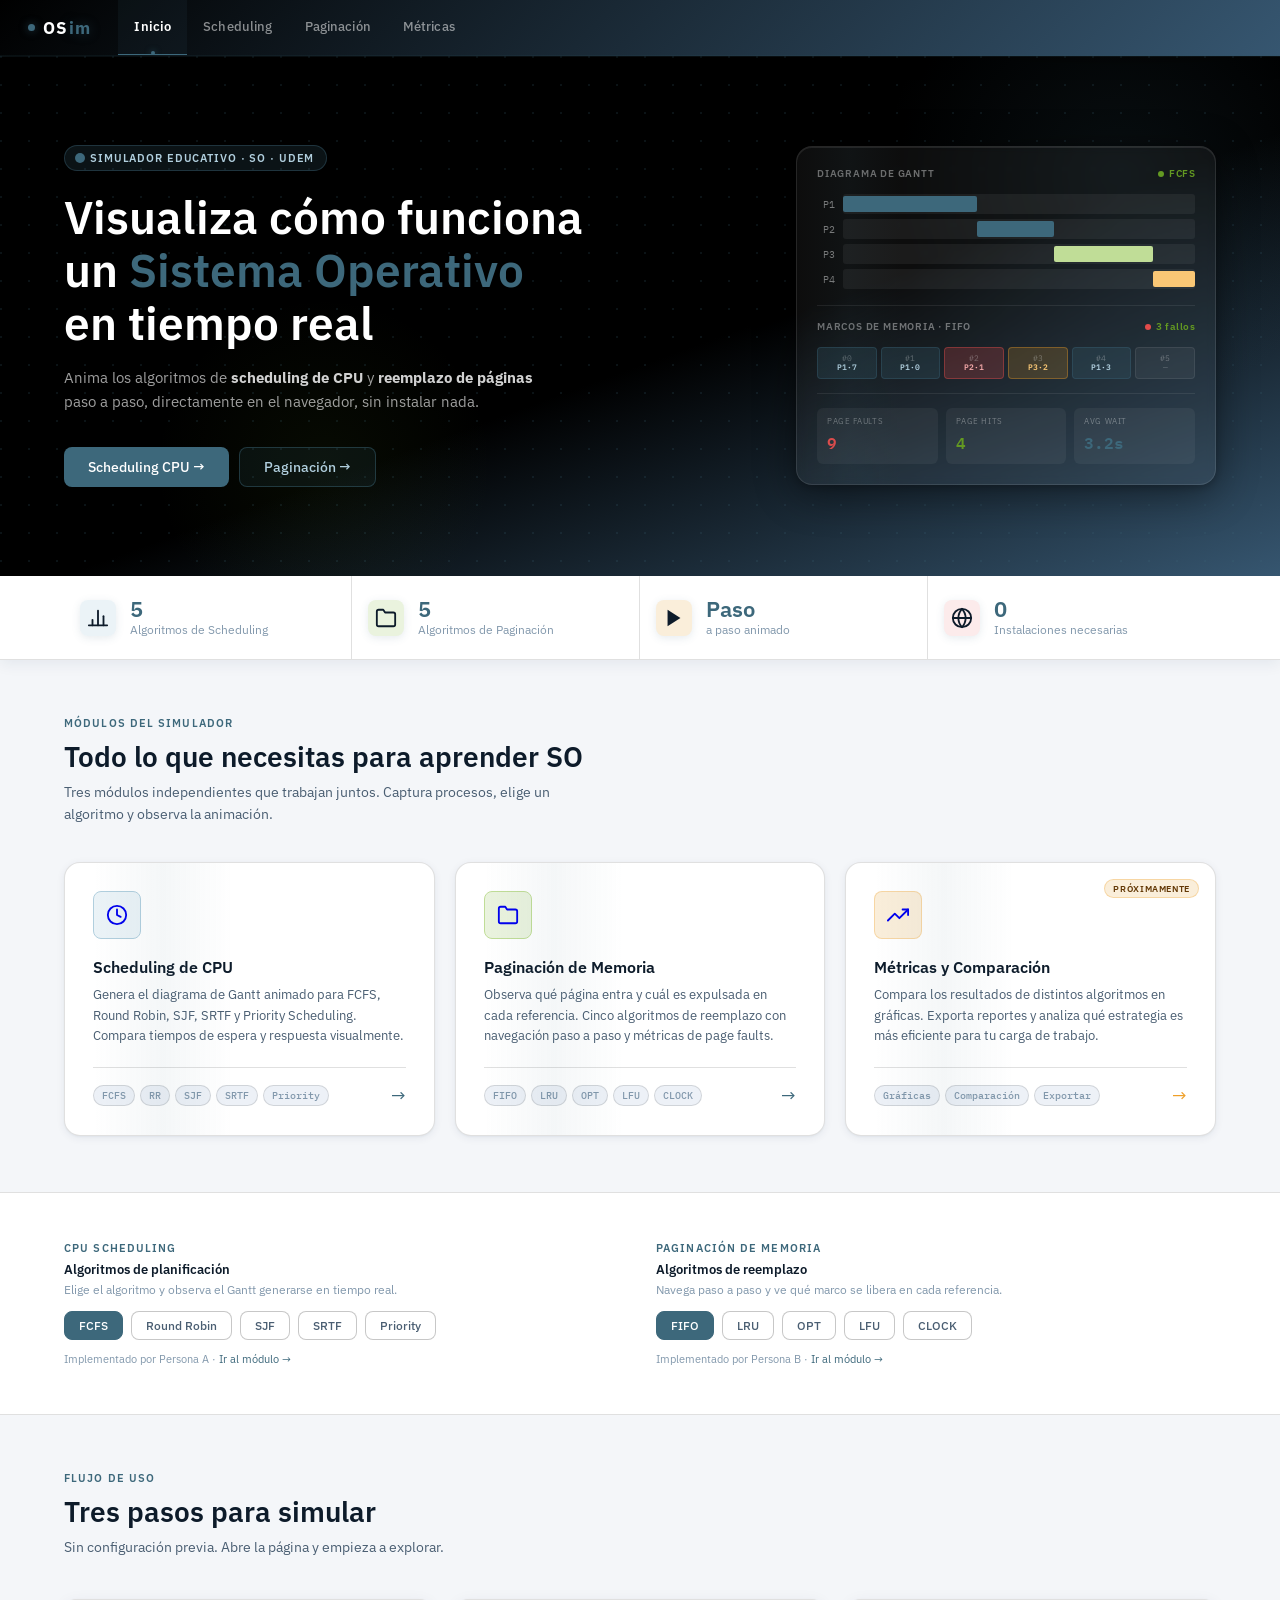
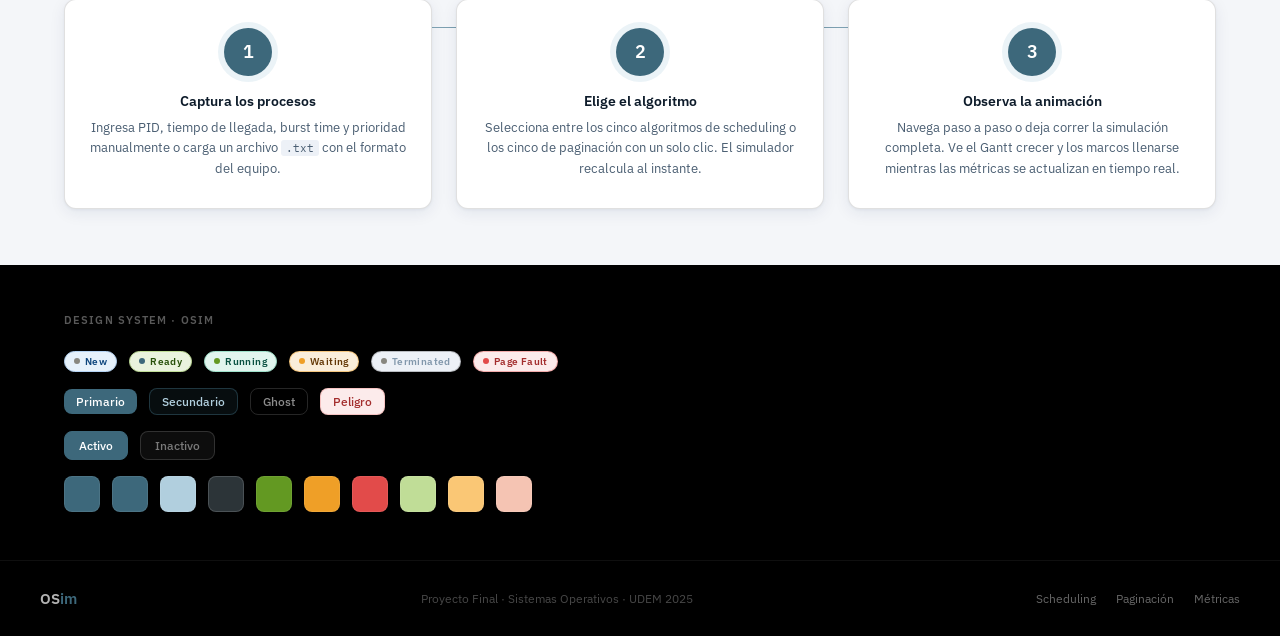
==== commit 8998b069: "mas animacion mas mas mas" ====
--- a/index.html
+++ b/index.html
@@ -695,6 +695,144 @@
     }
 
     .footer-link:hover { color: rgba(255,255,255,0.75); }
+
+    /* ============================================================
+       ANIMACIONES PERSISTENTES + SOMBRAS
+       ============================================================ */
+
+    /* Orbes del hero */
+    @keyframes heroOrbA {
+      0%   { transform: translate(0,0) scale(1);    opacity: .50; }
+      33%  { transform: translate(80px,-60px) scale(1.15); opacity: .70; }
+      66%  { transform: translate(-50px,40px) scale(.88);  opacity: .38; }
+      100% { transform: translate(0,0) scale(1);    opacity: .50; }
+    }
+    @keyframes heroOrbB {
+      0%   { transform: translate(0,0);             opacity: .28; }
+      40%  { transform: translate(-70px,55px);      opacity: .50; }
+      80%  { transform: translate(55px,-35px);      opacity: .22; }
+      100% { transform: translate(0,0);             opacity: .28; }
+    }
+    /* Icono de módulo flotando */
+    @keyframes iconFloat {
+      0%,100% { transform: translateY(0); }
+      50%     { transform: translateY(-7px); }
+    }
+    /* Dot "live" parpadeando */
+    @keyframes liveBlink {
+      0%,100%  { opacity: 1; }
+      45%,55%  { opacity: .18; }
+    }
+    /* Step-number glow */
+    @keyframes stepGlow {
+      0%,100% { box-shadow: 0 0 0 6px var(--color-blue-50); }
+      50%     { box-shadow: 0 0 0 10px rgba(61,104,123,.18), 0 4px 20px rgba(61,104,123,.28); }
+    }
+    /* Mini Gantt block shimmer */
+    @keyframes miniBlockPulse {
+      0%,100% { filter: brightness(1);    opacity: .88; }
+      50%     { filter: brightness(1.22); opacity: 1;   }
+    }
+    /* Stat number heartbeat */
+    @keyframes statBeat {
+      0%,88%,100% { transform: scale(1); }
+      93%         { transform: scale(1.07); }
+    }
+    /* Línea de escaneo sobre module-card */
+    @keyframes cardScan {
+      0%   { left: -45%; opacity: 0; }
+      8%   { opacity: 1; }
+      92%  { opacity: 1; }
+      100% { left: 130%; opacity: 0; }
+    }
+
+    /* ── Hero: primer orbe animado ─────────────────────────── */
+    .hero::before {
+      animation: heroOrbA 14s ease-in-out infinite;
+    }
+    /* ── Hero: segundo orbe (verde suave) ──────────────────── */
+    .hero::after {
+      content: '';
+      position: absolute;
+      bottom: -60px;
+      left: 12%;
+      width: 340px;
+      height: 340px;
+      background: radial-gradient(circle, rgba(99,153,34,.07) 0%, transparent 70%);
+      pointer-events: none;
+      animation: heroOrbB 18s ease-in-out infinite;
+    }
+
+    /* ── Module icons flotan ────────────────────────────────── */
+    .module-icon {
+      animation: iconFloat 3.4s ease-in-out infinite;
+      will-change: transform;
+    }
+    .module-card:nth-child(2) .module-icon { animation-delay: .9s; }
+    .module-card:nth-child(3) .module-icon { animation-delay: 1.7s; }
+
+    /* ── Scan line sobre cada module-card ──────────────────── */
+    .module-card::after {
+      content: '';
+      position: absolute;
+      top: 0;
+      width: 38%;
+      height: 100%;
+      background: linear-gradient(90deg, transparent, rgba(61,104,123,.055), transparent);
+      pointer-events: none;
+      animation: cardScan 7s ease-in-out infinite;
+      z-index: 0;
+    }
+    .module-card:nth-child(2)::after { animation-delay: 2.3s; }
+    .module-card:nth-child(3)::after { animation-delay: 4.6s; }
+
+    /* ── Live dots parpadean ────────────────────────────────── */
+    .panel-live-dot {
+      animation: liveBlink 2.2s ease-in-out infinite;
+    }
+
+    /* ── Step numbers glow ──────────────────────────────────── */
+    .step-number {
+      animation: stepGlow 3.2s ease-in-out infinite;
+    }
+    .step-card:nth-child(2) .step-number { animation-delay: 1.05s; }
+    .step-card:nth-child(3) .step-number { animation-delay: 2.1s; }
+
+    /* ── Mini Gantt blocks shimmer ──────────────────────────── */
+    .mini-block {
+      animation: blockGrow .6s ease both, miniBlockPulse 2.8s ease-in-out 1.2s infinite;
+    }
+
+    /* ── Stat numbers latiendo ──────────────────────────────── */
+    .stat-number {
+      animation: statBeat 4.5s ease-in-out infinite;
+    }
+    .stat-item:nth-child(2) .stat-number { animation-delay: 1.1s; }
+    .stat-item:nth-child(3) .stat-number { animation-delay: 2.2s; }
+    .stat-item:nth-child(4) .stat-number { animation-delay: 3.3s; }
+
+    /* ── Sombras base ───────────────────────────────────────── */
+    .module-card {
+      box-shadow: 0 2px 8px rgba(4,44,83,.07), 0 1px 2px rgba(4,44,83,.04);
+    }
+    .module-card:hover {
+      box-shadow: 0 8px 28px rgba(4,44,83,.14), 0 2px 6px rgba(4,44,83,.08);
+    }
+    .step-card {
+      box-shadow: 0 4px 16px rgba(4,44,83,.08), 0 1px 3px rgba(4,44,83,.05);
+    }
+    .stats-strip {
+      box-shadow: 0 4px 14px rgba(4,44,83,.07);
+    }
+    .stat-icon {
+      box-shadow: 0 2px 8px rgba(61,104,123,.13);
+    }
+    .hero-panel {
+      box-shadow:
+        0 8px 40px rgba(0,0,0,.45),
+        0 2px 8px rgba(0,0,0,.22),
+        inset 0 1px 0 rgba(255,255,255,.09);
+    }
 
     /* ============================================================
        RESPONSIVE
--- a/css/styles.css
+++ b/css/styles.css
@@ -1796,44 +1796,98 @@
 }
 
 /* ============================================================
-       RESPONSIVE
+       RESPONSIVE — MÉTRICAS
        ============================================================ */
+
+/* ── 1100 px ── */
 @media (max-width: 1100px) {
-
   .kpi-row,
   .kpi-row-4 {
     grid-template-columns: repeat(3, 1fr);
   }
-
   .charts-grid {
     grid-template-columns: 1fr;
   }
 }
 
+/* ── 860 px ── */
 @media (max-width: 860px) {
   .metrics-page {
     padding: 16px;
     gap: 16px;
   }
-
+  .page-header {
+    flex-direction: column;
+    align-items: flex-start;
+    gap: 12px;
+  }
+  .page-title { font-size: 22px; }
+  .header-actions { width: 100%; justify-content: flex-start; }
   .kpi-row,
   .kpi-row-4 {
     grid-template-columns: repeat(2, 1fr);
   }
-
   .process-states-grid {
     grid-template-columns: repeat(3, 1fr);
   }
-}
-
-@media (max-width: 540px) {
-
+  .card { padding: 16px; }
+  .chart-card { padding: 16px; }
+  .module-tabs {
+    overflow-x: auto;
+    scrollbar-width: none;
+  }
+  .module-tabs::-webkit-scrollbar { display: none; }
+  .section-tabs {
+    overflow-x: auto;
+    scrollbar-width: none;
+  }
+  .section-tabs::-webkit-scrollbar { display: none; }
+}
+
+/* ── 640 px ── */
+@media (max-width: 640px) {
+  .metrics-page {
+    padding: 10px;
+    gap: 12px;
+  }
+  .page-title { font-size: 20px; }
+  .page-subtitle { font-size: 12px; }
+  .module-tab { padding: 10px 14px; font-size: 12px; }
+  .section-tab { padding: 8px 12px; font-size: 11px; }
+  .kpi-row,
+  .kpi-row-4 {
+    grid-template-columns: repeat(2, 1fr);
+    gap: 8px;
+  }
+  .kpi-card { padding: 14px 12px; }
+  .kpi-value { font-size: 22px; }
+  .card { padding: 14px; }
+  .card-header { flex-direction: column; align-items: flex-start; }
+  .chart-card { padding: 14px; }
+  .comp-table-wrap { overflow-x: auto; }
+  .table-wrapper { font-size: 12px; }
+  .metrics-table th,
+  .metrics-table td { padding: 9px 10px; font-size: 11px; }
+  .process-states-grid {
+    grid-template-columns: repeat(2, 1fr);
+  }
+}
+
+/* ── 480 px ── */
+@media (max-width: 480px) {
   .kpi-row,
   .kpi-row-4 {
     grid-template-columns: 1fr 1fr;
-  }
-
+    gap: 6px;
+  }
+  .kpi-card { padding: 12px 10px; }
+  .kpi-value { font-size: 20px; }
+  .kpi-label { font-size: 10px; }
+  .module-tab { padding: 8px 12px; font-size: 11px; }
   .process-states-grid {
     grid-template-columns: repeat(2, 1fr);
   }
+  .comp-algo-selector { gap: 6px; }
+  .btn.btn-sm { padding: 7px 12px; font-size: 11px; }
+  .header-actions { flex-wrap: wrap; }
 }
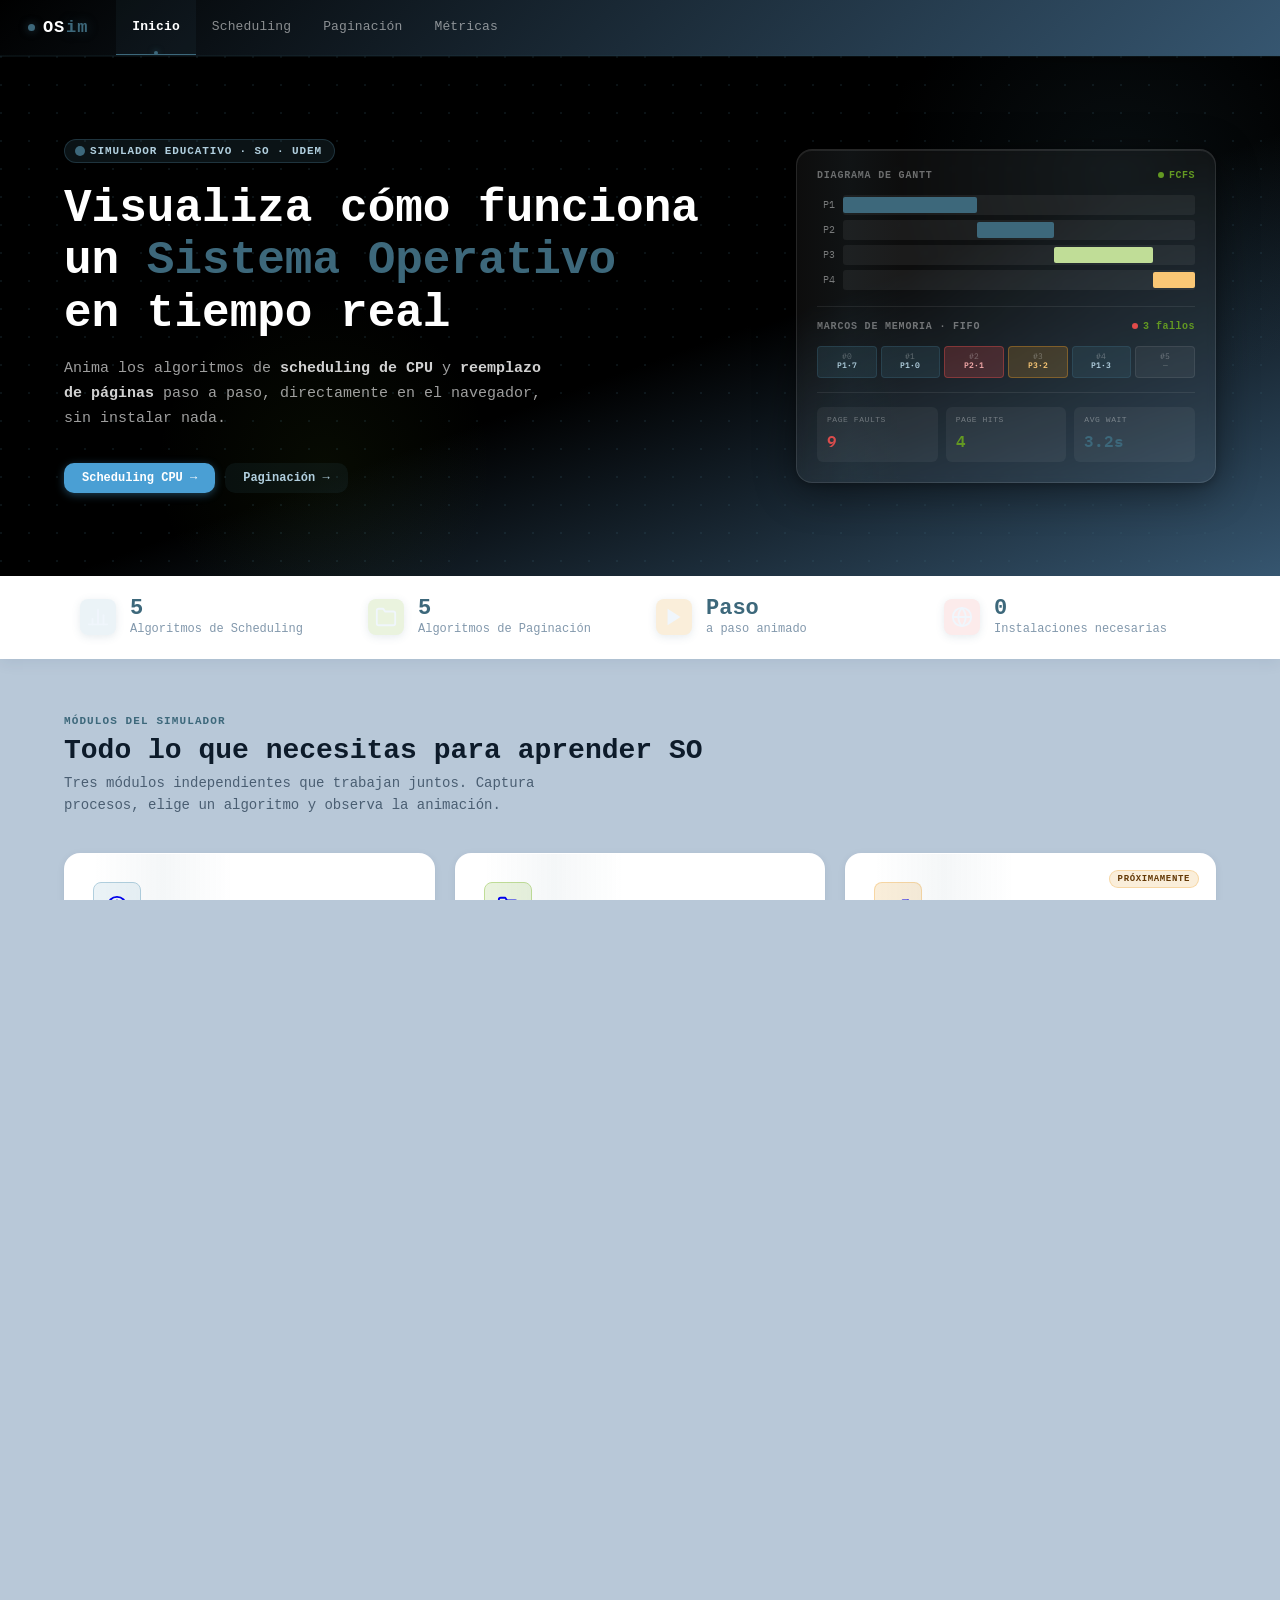
==== commit 1e3550a2: "cambio estilo cinema irreconocible, faltan detalles 80% funcional listo" ====
--- a/index.html
+++ b/index.html
@@ -1,5 +1,6 @@
 <!DOCTYPE html>
 <html lang="es">
+
 <head>
   <meta charset="UTF-8" />
   <meta name="viewport" content="width=device-width, initial-scale=1.0" />
@@ -11,33 +12,86 @@
        ANIMACIONES DE ENTRADA
        ============================================================ */
     @keyframes fadeInUp {
-      from { opacity: 0; transform: translateY(24px); }
-      to   { opacity: 1; transform: translateY(0); }
-    }
+      from {
+        opacity: 0;
+        transform: translateY(24px);
+      }
+
+      to {
+        opacity: 1;
+        transform: translateY(0);
+      }
+    }
+
     @keyframes fadeIn {
-      from { opacity: 0; }
-      to   { opacity: 1; }
-    }
+      from {
+        opacity: 0;
+      }
+
+      to {
+        opacity: 1;
+      }
+    }
+
     @keyframes slideInRight {
-      from { opacity: 0; transform: translateX(32px); }
-      to   { opacity: 1; transform: translateX(0); }
-    }
+      from {
+        opacity: 0;
+        transform: translateX(32px);
+      }
+
+      to {
+        opacity: 1;
+        transform: translateX(0);
+      }
+    }
+
     @keyframes pulseRing {
-      0%   { transform: scale(1);   opacity: 1; }
-      100% { transform: scale(2.2); opacity: 0; }
-    }
+      0% {
+        transform: scale(1);
+        opacity: 1;
+      }
+
+      100% {
+        transform: scale(2.2);
+        opacity: 0;
+      }
+    }
+
     @keyframes scanLine {
-      0%   { transform: translateX(-100%); }
-      100% { transform: translateX(400%);  }
-    }
+      0% {
+        transform: translateX(-100%);
+      }
+
+      100% {
+        transform: translateX(400%);
+      }
+    }
+
     @keyframes blockGrow {
-      from { width: 0; opacity: 0; }
-      to   { opacity: 1; }
-    }
+      from {
+        width: 0;
+        opacity: 0;
+      }
+
+      to {
+        opacity: 1;
+      }
+    }
+
     @keyframes framePop {
-      0%   { transform: scale(0.85); opacity: 0; }
-      60%  { transform: scale(1.06); }
-      100% { transform: scale(1);    opacity: 1; }
+      0% {
+        transform: scale(0.85);
+        opacity: 0;
+      }
+
+      60% {
+        transform: scale(1.06);
+      }
+
+      100% {
+        transform: scale(1);
+        opacity: 1;
+      }
     }
 
     /* ============================================================
@@ -45,9 +99,8 @@
        ============================================================ */
     .hero {
       background:
-      radial-gradient(circle at 1px 1px, rgba(61,104,123,0.18) 1px, transparent 0)
-        0 0 / 28px 28px,
-      linear-gradient(160deg, #000000 0%, var(--color-navy) 55%, #365670 100%);
+        radial-gradient(circle at 1px 1px, rgba(61, 104, 123, 0.18) 1px, transparent 0) 0 0 / 28px 28px,
+        linear-gradient(160deg, #000000 0%, var(--color-navy) 55%, #365670 100%);
       min-height: 520px;
       display: flex;
       align-items: center;
@@ -63,7 +116,7 @@
       right: -80px;
       width: 480px;
       height: 480px;
-    background: radial-gradient(circle, rgba(61,104,123,0.14) 0%, transparent 70%);
+      background: radial-gradient(circle, rgba(61, 104, 123, 0.14) 0%, transparent 70%);
       pointer-events: none;
     }
 
@@ -85,8 +138,8 @@
       display: inline-flex;
       align-items: center;
       gap: 7px;
-    background: rgba(61,104,123,0.18);
-    border: 1px solid rgba(61,104,123,0.40);
+      background: rgba(61, 104, 123, 0.18);
+      border: 1px solid rgba(61, 104, 123, 0.40);
       color: var(--color-blue-200);
       font-size: 11px;
       font-weight: 600;
@@ -106,6 +159,7 @@
       background: var(--color-blue-500);
       position: relative;
     }
+
     .hero-chip-dot::after {
       content: '';
       position: absolute;
@@ -130,7 +184,7 @@
 
     .hero-subtitle {
       font-size: 15px;
-      color: rgba(255,255,255,0.62);
+      color: rgba(255, 255, 255, 0.62);
       line-height: 1.65;
       max-width: 480px;
       margin-bottom: 32px;
@@ -148,8 +202,8 @@
        PANEL DECORATIVO — mini simulación en el hero
        ============================================================ */
     .hero-panel {
-      background: rgba(255,255,255,0.05);
-      border: 1px solid rgba(255,255,255,0.10);
+      background: rgba(255, 255, 255, 0.05);
+      border: 1px solid rgba(255, 255, 255, 0.10);
       border-radius: var(--radius-xl);
       padding: 20px;
       backdrop-filter: blur(4px);
@@ -166,7 +220,7 @@
       left: 0;
       width: 25%;
       height: 100%;
-    background: linear-gradient(90deg, transparent, rgba(61,104,123,0.07), transparent);
+      background: linear-gradient(90deg, transparent, rgba(61, 104, 123, 0.07), transparent);
       animation: scanLine 3.5s ease-in-out infinite;
       pointer-events: none;
     }
@@ -183,7 +237,7 @@
       font-weight: 600;
       letter-spacing: 0.08em;
       text-transform: uppercase;
-      color: rgba(255,255,255,0.40);
+      color: rgba(255, 255, 255, 0.40);
     }
 
     .panel-live {
@@ -220,7 +274,7 @@
     .mini-pid {
       font-family: var(--font-mono);
       font-size: 10px;
-      color: rgba(255,255,255,0.45);
+      color: rgba(255, 255, 255, 0.45);
       width: 18px;
       text-align: right;
       flex-shrink: 0;
@@ -229,7 +283,7 @@
     .mini-track {
       flex: 1;
       height: 20px;
-      background: rgba(255,255,255,0.06);
+      background: rgba(255, 255, 255, 0.06);
       border-radius: 3px;
       position: relative;
       overflow: hidden;
@@ -262,17 +316,42 @@
       animation: framePop 0.4s ease both;
     }
 
-    .mini-frame-idx  { color: rgba(255,255,255,0.30); line-height: 1; }
-    .mini-frame-val  { font-weight: 600; line-height: 1.4; }
-
-    .mf-empty   { background: rgba(255,255,255,0.05); border: 1px solid rgba(255,255,255,0.08); }
-    .mf-used    { background: rgba(61,104,123,0.22);  border: 1px solid rgba(61,104,123,0.35); color: var(--color-blue-200); }
-    .mf-fault   { background: rgba(226,75,74,0.22);   border: 1px solid rgba(226,75,74,0.40);  color: #F5AAAA; }
-    .mf-evicted { background: rgba(239,159,39,0.18);  border: 1px solid rgba(239,159,39,0.35); color: #FAC775; }
+    .mini-frame-idx {
+      color: rgba(255, 255, 255, 0.30);
+      line-height: 1;
+    }
+
+    .mini-frame-val {
+      font-weight: 600;
+      line-height: 1.4;
+    }
+
+    .mf-empty {
+      background: rgba(255, 255, 255, 0.05);
+      border: 1px solid rgba(255, 255, 255, 0.08);
+    }
+
+    .mf-used {
+      background: rgba(61, 104, 123, 0.22);
+      border: 1px solid rgba(61, 104, 123, 0.35);
+      color: var(--color-blue-200);
+    }
+
+    .mf-fault {
+      background: rgba(226, 75, 74, 0.22);
+      border: 1px solid rgba(226, 75, 74, 0.40);
+      color: #F5AAAA;
+    }
+
+    .mf-evicted {
+      background: rgba(239, 159, 39, 0.18);
+      border: 1px solid rgba(239, 159, 39, 0.35);
+      color: #FAC775;
+    }
 
     .panel-divider {
       height: 1px;
-      background: rgba(255,255,255,0.08);
+      background: rgba(255, 255, 255, 0.08);
       margin: 14px 0;
     }
 
@@ -284,7 +363,7 @@
     }
 
     .mini-metric {
-      background: rgba(255,255,255,0.05);
+      background: rgba(255, 255, 255, 0.05);
       border-radius: 6px;
       padding: 8px 10px;
     }
@@ -293,7 +372,7 @@
       font-size: 8px;
       text-transform: uppercase;
       letter-spacing: 0.07em;
-      color: rgba(255,255,255,0.35);
+      color: rgba(255, 255, 255, 0.35);
       margin-bottom: 3px;
     }
 
@@ -303,9 +382,17 @@
       font-family: var(--font-mono);
     }
 
-    .mini-val-blue   { color: var(--color-blue-500); }
-    .mini-val-green  { color: var(--color-running); }
-    .mini-val-red    { color: var(--color-fault); }
+    .mini-val-blue {
+      color: var(--color-blue-500);
+    }
+
+    .mini-val-green {
+      color: var(--color-running);
+    }
+
+    .mini-val-red {
+      color: var(--color-fault);
+    }
 
     /* ============================================================
        STATS STRIP
@@ -331,7 +418,9 @@
       border-right: 1px solid var(--border);
     }
 
-    .stat-item:last-child { border-right: none; }
+    .stat-item:last-child {
+      border-right: none;
+    }
 
     .stat-icon {
       width: 36px;
@@ -344,10 +433,21 @@
       flex-shrink: 0;
     }
 
-    .stat-icon-blue   { background: var(--color-blue-50); }
-    .stat-icon-green  { background: var(--color-running-bg); }
-    .stat-icon-orange { background: var(--color-waiting-bg); }
-    .stat-icon-red    { background: var(--color-fault-bg); }
+    .stat-icon-blue {
+      background: var(--color-blue-50);
+    }
+
+    .stat-icon-green {
+      background: var(--color-running-bg);
+    }
+
+    .stat-icon-orange {
+      background: var(--color-waiting-bg);
+    }
+
+    .stat-icon-red {
+      background: var(--color-fault-bg);
+    }
 
     .stat-number {
       font-size: 22px;
@@ -421,7 +521,9 @@
     .module-card::before {
       content: '';
       position: absolute;
-      top: 0; left: 0; right: 0;
+      top: 0;
+      left: 0;
+      right: 0;
       height: 3px;
       border-radius: var(--radius-xl) var(--radius-xl) 0 0;
       opacity: 0;
@@ -434,11 +536,21 @@
       transform: translateY(-3px);
     }
 
-    .module-card:hover::before { opacity: 1; }
-
-    .mc-blue::before   { background: linear-gradient(90deg, var(--color-blue-700), var(--color-blue-500)); }
-    .mc-green::before  { background: linear-gradient(90deg, var(--color-running), #8BC34A); }
-    .mc-orange::before { background: linear-gradient(90deg, var(--color-waiting), #FAC775); }
+    .module-card:hover::before {
+      opacity: 1;
+    }
+
+    .mc-blue::before {
+      background: linear-gradient(90deg, var(--color-blue-700), var(--color-blue-500));
+    }
+
+    .mc-green::before {
+      background: linear-gradient(90deg, var(--color-running), #8BC34A);
+    }
+
+    .mc-orange::before {
+      background: linear-gradient(90deg, var(--color-waiting), #FAC775);
+    }
 
     .module-icon {
       width: 48px;
@@ -452,9 +564,20 @@
       flex-shrink: 0;
     }
 
-    .mi-blue   { background: var(--color-blue-50);   border: 1px solid var(--color-blue-200); }
-    .mi-green  { background: var(--color-running-bg); border: 1px solid #C0DD97; }
-    .mi-orange { background: var(--color-waiting-bg); border: 1px solid rgba(239,159,39,0.3); }
+    .mi-blue {
+      background: var(--color-blue-50);
+      border: 1px solid var(--color-blue-200);
+    }
+
+    .mi-green {
+      background: var(--color-running-bg);
+      border: 1px solid #C0DD97;
+    }
+
+    .mi-orange {
+      background: var(--color-waiting-bg);
+      border: 1px solid rgba(239, 159, 39, 0.3);
+    }
 
     .module-title {
       font-size: 16px;
@@ -502,7 +625,9 @@
       transition: transform 0.2s ease;
     }
 
-    .module-card:hover .module-arrow { transform: translateX(4px); }
+    .module-card:hover .module-arrow {
+      transform: translateX(4px);
+    }
 
     /* Badge "Próximamente" */
     .coming-badge {
@@ -517,7 +642,7 @@
       border-radius: 100px;
       background: var(--color-waiting-bg);
       color: #633806;
-      border: 1px solid rgba(239,159,39,0.3);
+      border: 1px solid rgba(239, 159, 39, 0.3);
     }
 
     /* ============================================================
@@ -630,7 +755,7 @@
       font-weight: 600;
       letter-spacing: 0.10em;
       text-transform: uppercase;
-      color: rgba(255,255,255,0.35);
+      color: rgba(255, 255, 255, 0.35);
       margin-bottom: 24px;
     }
 
@@ -646,7 +771,7 @@
       width: 36px;
       height: 36px;
       border-radius: var(--radius-md);
-      border: 1px solid rgba(255,255,255,0.08);
+      border: 1px solid rgba(255, 255, 255, 0.08);
     }
 
     /* ============================================================
@@ -654,7 +779,7 @@
        ============================================================ */
     .footer {
       background: #000000;
-      border-top: 1px solid rgba(255,255,255,0.06);
+      border-top: 1px solid rgba(255, 255, 255, 0.06);
       padding: 28px 24px;
     }
 
@@ -671,15 +796,17 @@
     .footer-logo {
       font-size: 15px;
       font-weight: 600;
-      color: rgba(255,255,255,0.70);
+      color: rgba(255, 255, 255, 0.70);
       text-decoration: none;
     }
 
-    .footer-logo span { color: var(--color-blue-500); }
+    .footer-logo span {
+      color: var(--color-blue-500);
+    }
 
     .footer-text {
       font-size: 12px;
-      color: rgba(255,255,255,0.28);
+      color: rgba(255, 255, 255, 0.28);
     }
 
     .footer-links {
@@ -689,12 +816,14 @@
 
     .footer-link {
       font-size: 12px;
-      color: rgba(255,255,255,0.40);
+      color: rgba(255, 255, 255, 0.40);
       text-decoration: none;
       transition: color 0.15s;
     }
 
-    .footer-link:hover { color: rgba(255,255,255,0.75); }
+    .footer-link:hover {
+      color: rgba(255, 255, 255, 0.75);
+    }
 
     /* ============================================================
        ANIMACIONES PERSISTENTES + SOMBRAS
@@ -702,54 +831,144 @@
 
     /* Orbes del hero */
     @keyframes heroOrbA {
-      0%   { transform: translate(0,0) scale(1);    opacity: .50; }
-      33%  { transform: translate(80px,-60px) scale(1.15); opacity: .70; }
-      66%  { transform: translate(-50px,40px) scale(.88);  opacity: .38; }
-      100% { transform: translate(0,0) scale(1);    opacity: .50; }
-    }
+      0% {
+        transform: translate(0, 0) scale(1);
+        opacity: .50;
+      }
+
+      33% {
+        transform: translate(80px, -60px) scale(1.15);
+        opacity: .70;
+      }
+
+      66% {
+        transform: translate(-50px, 40px) scale(.88);
+        opacity: .38;
+      }
+
+      100% {
+        transform: translate(0, 0) scale(1);
+        opacity: .50;
+      }
+    }
+
     @keyframes heroOrbB {
-      0%   { transform: translate(0,0);             opacity: .28; }
-      40%  { transform: translate(-70px,55px);      opacity: .50; }
-      80%  { transform: translate(55px,-35px);      opacity: .22; }
-      100% { transform: translate(0,0);             opacity: .28; }
-    }
+      0% {
+        transform: translate(0, 0);
+        opacity: .28;
+      }
+
+      40% {
+        transform: translate(-70px, 55px);
+        opacity: .50;
+      }
+
+      80% {
+        transform: translate(55px, -35px);
+        opacity: .22;
+      }
+
+      100% {
+        transform: translate(0, 0);
+        opacity: .28;
+      }
+    }
+
     /* Icono de módulo flotando */
     @keyframes iconFloat {
-      0%,100% { transform: translateY(0); }
-      50%     { transform: translateY(-7px); }
-    }
+
+      0%,
+      100% {
+        transform: translateY(0);
+      }
+
+      50% {
+        transform: translateY(-7px);
+      }
+    }
+
     /* Dot "live" parpadeando */
     @keyframes liveBlink {
-      0%,100%  { opacity: 1; }
-      45%,55%  { opacity: .18; }
-    }
+
+      0%,
+      100% {
+        opacity: 1;
+      }
+
+      45%,
+      55% {
+        opacity: .18;
+      }
+    }
+
     /* Step-number glow */
     @keyframes stepGlow {
-      0%,100% { box-shadow: 0 0 0 6px var(--color-blue-50); }
-      50%     { box-shadow: 0 0 0 10px rgba(61,104,123,.18), 0 4px 20px rgba(61,104,123,.28); }
-    }
+
+      0%,
+      100% {
+        box-shadow: 0 0 0 6px var(--color-blue-50);
+      }
+
+      50% {
+        box-shadow: 0 0 0 10px rgba(61, 104, 123, .18), 0 4px 20px rgba(61, 104, 123, .28);
+      }
+    }
+
     /* Mini Gantt block shimmer */
     @keyframes miniBlockPulse {
-      0%,100% { filter: brightness(1);    opacity: .88; }
-      50%     { filter: brightness(1.22); opacity: 1;   }
-    }
+
+      0%,
+      100% {
+        filter: brightness(1);
+        opacity: .88;
+      }
+
+      50% {
+        filter: brightness(1.22);
+        opacity: 1;
+      }
+    }
+
     /* Stat number heartbeat */
     @keyframes statBeat {
-      0%,88%,100% { transform: scale(1); }
-      93%         { transform: scale(1.07); }
-    }
+
+      0%,
+      88%,
+      100% {
+        transform: scale(1);
+      }
+
+      93% {
+        transform: scale(1.07);
+      }
+    }
+
     /* Línea de escaneo sobre module-card */
     @keyframes cardScan {
-      0%   { left: -45%; opacity: 0; }
-      8%   { opacity: 1; }
-      92%  { opacity: 1; }
-      100% { left: 130%; opacity: 0; }
+      0% {
+        left: -45%;
+        opacity: 0;
+      }
+
+      8% {
+        opacity: 1;
+      }
+
+      92% {
+        opacity: 1;
+      }
+
+      100% {
+        left: 130%;
+        opacity: 0;
+      }
     }
 
     /* ── Hero: primer orbe animado ─────────────────────────── */
     .hero::before {
       animation: heroOrbA 14s ease-in-out infinite;
     }
+
     /* ── Hero: segundo orbe (verde suave) ──────────────────── */
     .hero::after {
       content: '';
@@ -758,7 +977,7 @@
       left: 12%;
       width: 340px;
       height: 340px;
-      background: radial-gradient(circle, rgba(99,153,34,.07) 0%, transparent 70%);
+      background: radial-gradient(circle, rgba(99, 153, 34, .07) 0%, transparent 70%);
       pointer-events: none;
       animation: heroOrbB 18s ease-in-out infinite;
     }
@@ -768,8 +987,14 @@
       animation: iconFloat 3.4s ease-in-out infinite;
       will-change: transform;
     }
-    .module-card:nth-child(2) .module-icon { animation-delay: .9s; }
-    .module-card:nth-child(3) .module-icon { animation-delay: 1.7s; }
+
+    .module-card:nth-child(2) .module-icon {
+      animation-delay: .9s;
+    }
+
+    .module-card:nth-child(3) .module-icon {
+      animation-delay: 1.7s;
+    }
 
     /* ── Scan line sobre cada module-card ──────────────────── */
     .module-card::after {
@@ -778,13 +1003,19 @@
       top: 0;
       width: 38%;
       height: 100%;
-      background: linear-gradient(90deg, transparent, rgba(61,104,123,.055), transparent);
+      background: linear-gradient(90deg, transparent, rgba(61, 104, 123, .055), transparent);
       pointer-events: none;
       animation: cardScan 7s ease-in-out infinite;
       z-index: 0;
     }
-    .module-card:nth-child(2)::after { animation-delay: 2.3s; }
-    .module-card:nth-child(3)::after { animation-delay: 4.6s; }
+
+    .module-card:nth-child(2)::after {
+      animation-delay: 2.3s;
+    }
+
+    .module-card:nth-child(3)::after {
+      animation-delay: 4.6s;
+    }
 
     /* ── Live dots parpadean ────────────────────────────────── */
     .panel-live-dot {
@@ -795,8 +1026,14 @@
     .step-number {
       animation: stepGlow 3.2s ease-in-out infinite;
     }
-    .step-card:nth-child(2) .step-number { animation-delay: 1.05s; }
-    .step-card:nth-child(3) .step-number { animation-delay: 2.1s; }
+
+    .step-card:nth-child(2) .step-number {
+      animation-delay: 1.05s;
+    }
+
+    .step-card:nth-child(3) .step-number {
+      animation-delay: 2.1s;
+    }
 
     /* ── Mini Gantt blocks shimmer ──────────────────────────── */
     .mini-block {
@@ -807,487 +1044,555 @@
     .stat-number {
       animation: statBeat 4.5s ease-in-out infinite;
     }
-    .stat-item:nth-child(2) .stat-number { animation-delay: 1.1s; }
-    .stat-item:nth-child(3) .stat-number { animation-delay: 2.2s; }
-    .stat-item:nth-child(4) .stat-number { animation-delay: 3.3s; }
+
+    .stat-item:nth-child(2) .stat-number {
+      animation-delay: 1.1s;
+    }
+
+    .stat-item:nth-child(3) .stat-number {
+      animation-delay: 2.2s;
+    }
+
+    .stat-item:nth-child(4) .stat-number {
+      animation-delay: 3.3s;
+    }
 
     /* ── Sombras base ───────────────────────────────────────── */
     .module-card {
-      box-shadow: 0 2px 8px rgba(4,44,83,.07), 0 1px 2px rgba(4,44,83,.04);
-    }
+      box-shadow: 0 2px 8px rgba(4, 44, 83, .07), 0 1px 2px rgba(4, 44, 83, .04);
+    }
+
     .module-card:hover {
-      box-shadow: 0 8px 28px rgba(4,44,83,.14), 0 2px 6px rgba(4,44,83,.08);
-    }
+      box-shadow: 0 8px 28px rgba(4, 44, 83, .14), 0 2px 6px rgba(4, 44, 83, .08);
+    }
+
     .step-card {
-      box-shadow: 0 4px 16px rgba(4,44,83,.08), 0 1px 3px rgba(4,44,83,.05);
-    }
+      box-shadow: 0 4px 16px rgba(4, 44, 83, .08), 0 1px 3px rgba(4, 44, 83, .05);
+    }
+
     .stats-strip {
-      box-shadow: 0 4px 14px rgba(4,44,83,.07);
-    }
+      box-shadow: 0 4px 14px rgba(4, 44, 83, .07);
+    }
+
     .stat-icon {
-      box-shadow: 0 2px 8px rgba(61,104,123,.13);
-    }
+      box-shadow: 0 2px 8px rgba(61, 104, 123, .13);
+    }
+
     .hero-panel {
       box-shadow:
-        0 8px 40px rgba(0,0,0,.45),
-        0 2px 8px rgba(0,0,0,.22),
-        inset 0 1px 0 rgba(255,255,255,.09);
+        0 8px 40px rgba(0, 0, 0, .45),
+        0 2px 8px rgba(0, 0, 0, .22),
+        inset 0 1px 0 rgba(255, 255, 255, .09);
     }
 
     /* ============================================================
        RESPONSIVE
        ============================================================ */
     @media (max-width: 900px) {
-      .hero-inner      { grid-template-columns: 1fr; }
-      .hero-panel      { display: none; }
-      .modules-grid    { grid-template-columns: 1fr; }
-      .steps-grid      { grid-template-columns: 1fr; }
-      .steps-grid::before { display: none; }
-      .algo-inner      { grid-template-columns: 1fr; }
-      .stats-inner     { grid-template-columns: repeat(2, 1fr); }
+      .hero-inner {
+        grid-template-columns: 1fr;
+      }
+
+      .hero-panel {
+        display: none;
+      }
+
+      .modules-grid {
+        grid-template-columns: 1fr;
+      }
+
+      .steps-grid {
+        grid-template-columns: 1fr;
+      }
+
+      .steps-grid::before {
+        display: none;
+      }
+
+      .algo-inner {
+        grid-template-columns: 1fr;
+      }
+
+      .stats-inner {
+        grid-template-columns: repeat(2, 1fr);
+      }
     }
 
     @media (max-width: 540px) {
-      .stats-inner { grid-template-columns: 1fr 1fr; }
-      .stat-item   { padding: 16px 12px; }
+      .stats-inner {
+        grid-template-columns: 1fr 1fr;
+      }
+
+      .stat-item {
+        padding: 16px 12px;
+      }
     }
   </style>
 </head>
+
 <body>
 
-<!-- ============================================================
+  <!-- ============================================================
      NAVBAR
      ============================================================ -->
-<nav class="navbar">
-  <a href="index.html" class="navbar-logo">OS<span>im</span></a>
-  <a href="index.html"      class="navbar-item active">Inicio</a>
-  <a href="scheduling.html" class="navbar-item">Scheduling</a>
-  <a href="paginacion.html" class="navbar-item">Paginación</a>
-  <a href="metricas.html"   class="navbar-item">Métricas</a>
-</nav>
-
-<!-- ============================================================
+  <nav class="navbar">
+    <a href="index.html" class="navbar-logo">OS<span>im</span></a>
+    <a href="index.html" class="navbar-item active">Inicio</a>
+    <a href="scheduling.html" class="navbar-item">Scheduling</a>
+    <a href="paginacion.html" class="navbar-item">Paginación</a>
+    <a href="metricas.html" class="navbar-item">Métricas</a>
+  </nav>
+
+  <!-- ============================================================
      HERO
      ============================================================ -->
-<section class="hero">
-  <div class="hero-inner">
-
-    <!-- Texto principal -->
-    <div>
-      <div class="hero-chip">
-        <span class="hero-chip-dot"></span>
-        Simulador Educativo · SO · UDEM
+  <section class="hero">
+    <div class="hero-inner">
+
+      <!-- Texto principal -->
+      <div>
+        <div class="hero-chip">
+          <span class="hero-chip-dot"></span>
+          Simulador Educativo · SO · UDEM
+        </div>
+
+        <h1 class="hero-title">
+          Visualiza cómo funciona<br />
+          un <span>Sistema Operativo</span><br />
+          en tiempo real
+        </h1>
+
+        <p class="hero-subtitle">
+          Anima los algoritmos de <strong style="color:rgba(255,255,255,0.82)">scheduling de CPU</strong>
+          y <strong style="color:rgba(255,255,255,0.82)">reemplazo de páginas</strong> paso a paso,
+          directamente en el navegador, sin instalar nada.
+        </p>
+
+        <div class="hero-ctas">
+          <a href="scheduling.html" class="btn btn-primary btn-lg">
+            Scheduling CPU →
+          </a>
+          <a href="paginacion.html" class="btn btn-secondary btn-lg" style="color:var(--color-blue-200); border-color:rgba(61,104,123,0.45);
+                  background:rgba(61,104,123,0.12);">
+            Paginación →
+          </a>
+        </div>
       </div>
 
-      <h1 class="hero-title">
-        Visualiza cómo funciona<br />
-        un <span>Sistema Operativo</span><br />
-        en tiempo real
-      </h1>
-
-      <p class="hero-subtitle">
-        Anima los algoritmos de <strong style="color:rgba(255,255,255,0.82)">scheduling de CPU</strong>
-        y <strong style="color:rgba(255,255,255,0.82)">reemplazo de páginas</strong> paso a paso,
-        directamente en el navegador, sin instalar nada.
-      </p>
-
-      <div class="hero-ctas">
-        <a href="scheduling.html" class="btn btn-primary btn-lg">
-          Scheduling CPU →
-        </a>
-        <a href="paginacion.html" class="btn btn-secondary btn-lg"
-           style="color:var(--color-blue-200); border-color:rgba(61,104,123,0.45);
-                  background:rgba(61,104,123,0.12);">
-          Paginación →
-        </a>
+      <!-- Panel decorativo — simulación estática -->
+      <div class="hero-panel">
+
+        <div class="panel-header">
+          <span class="panel-label">Diagrama de Gantt</span>
+          <span class="panel-live">
+            <span class="panel-live-dot"></span>FCFS
+          </span>
+        </div>
+
+        <!-- Mini Gantt -->
+        <div class="mini-gantt">
+          <div class="mini-gantt-row">
+            <span class="mini-pid">P1</span>
+            <div class="mini-track">
+              <div class="mini-block gantt-p1" style="left:0%; width:38%; animation-delay:0.4s;"></div>
+            </div>
+          </div>
+          <div class="mini-gantt-row">
+            <span class="mini-pid">P2</span>
+            <div class="mini-track">
+              <div class="mini-block gantt-p2" style="left:38%; width:22%; animation-delay:0.55s;"></div>
+            </div>
+          </div>
+          <div class="mini-gantt-row">
+            <span class="mini-pid">P3</span>
+            <div class="mini-track">
+              <div class="mini-block gantt-p4" style="left:60%; width:28%; animation-delay:0.7s;"></div>
+            </div>
+          </div>
+          <div class="mini-gantt-row">
+            <span class="mini-pid">P4</span>
+            <div class="mini-track">
+              <div class="mini-block gantt-p5" style="left:88%; width:12%; animation-delay:0.85s;"></div>
+            </div>
+          </div>
+        </div>
+
+        <div class="panel-divider"></div>
+
+        <div class="panel-header">
+          <span class="panel-label">Marcos de Memoria · FIFO</span>
+          <span class="panel-live">
+            <span class="panel-live-dot" style="background:var(--color-fault);"></span>
+            3 fallos
+          </span>
+        </div>
+
+        <!-- Mini memoria -->
+        <div class="mini-memory">
+          <div class="mini-frame mf-used" style="animation-delay:0.9s;">
+            <span class="mini-frame-idx">#0</span>
+            <span class="mini-frame-val">P1·7</span>
+          </div>
+          <div class="mini-frame mf-used" style="animation-delay:1.0s;">
+            <span class="mini-frame-idx">#1</span>
+            <span class="mini-frame-val">P1·0</span>
+          </div>
+          <div class="mini-frame mf-fault" style="animation-delay:1.1s;">
+            <span class="mini-frame-idx">#2</span>
+            <span class="mini-frame-val">P2·1</span>
+          </div>
+          <div class="mini-frame mf-evicted" style="animation-delay:1.2s;">
+            <span class="mini-frame-idx">#3</span>
+            <span class="mini-frame-val">P3·2</span>
+          </div>
+          <div class="mini-frame mf-used" style="animation-delay:1.3s;">
+            <span class="mini-frame-idx">#4</span>
+            <span class="mini-frame-val">P1·3</span>
+          </div>
+          <div class="mini-frame mf-empty" style="animation-delay:1.4s;">
+            <span class="mini-frame-idx">#5</span>
+            <span class="mini-frame-val" style="color:rgba(255,255,255,0.18);">—</span>
+          </div>
+        </div>
+
+        <div class="panel-divider"></div>
+
+        <!-- Mini métricas -->
+        <div class="mini-metrics">
+          <div class="mini-metric">
+            <div class="mini-metric-label">Page Faults</div>
+            <div class="mini-metric-val mini-val-red">9</div>
+          </div>
+          <div class="mini-metric">
+            <div class="mini-metric-label">Page Hits</div>
+            <div class="mini-metric-val mini-val-green">4</div>
+          </div>
+          <div class="mini-metric">
+            <div class="mini-metric-label">Avg Wait</div>
+            <div class="mini-metric-val mini-val-blue">3.2s</div>
+          </div>
+        </div>
+
+      </div><!-- /hero-panel -->
+
+    </div><!-- /hero-inner -->
+  </section>
+
+  <!-- ============================================================
+     STATS STRIP
+     ============================================================ -->
+  <div class="stats-strip">
+    <div class="stats-inner">
+
+      <div class="stat-item">
+        <div class="stat-icon stat-icon-blue"><svg xmlns="http://www.w3.org/2000/svg" width="22" height="22"
+            viewBox="0 0 24 24" fill="none" stroke="currentColor" stroke-width="2" stroke-linecap="round"
+            stroke-linejoin="round">
+            <line x1="18" y1="20" x2="18" y2="10" />
+            <line x1="12" y1="20" x2="12" y2="4" />
+            <line x1="6" y1="20" x2="6" y2="14" />
+            <line x1="2" y1="20" x2="22" y2="20" />
+          </svg></div>
+        <div>
+          <div class="stat-number">5</div>
+          <div class="stat-desc">Algoritmos de Scheduling</div>
+        </div>
+      </div>
+
+      <div class="stat-item">
+        <div class="stat-icon stat-icon-green"><svg xmlns="http://www.w3.org/2000/svg" width="22" height="22"
+            viewBox="0 0 24 24" fill="none" stroke="currentColor" stroke-width="2" stroke-linecap="round"
+            stroke-linejoin="round">
+            <path d="M22 19a2 2 0 0 1-2 2H4a2 2 0 0 1-2-2V5a2 2 0 0 1 2-2h5l2 3h9a2 2 0 0 1 2 2z" />
+          </svg></div>
+        <div>
+          <div class="stat-number">5</div>
+          <div class="stat-desc">Algoritmos de Paginación</div>
+        </div>
+      </div>
+
+      <div class="stat-item">
+        <div class="stat-icon stat-icon-orange"><svg xmlns="http://www.w3.org/2000/svg" width="22" height="22"
+            viewBox="0 0 24 24" fill="currentColor">
+            <polygon points="5 3 19 12 5 21 5 3" />
+          </svg></div>
+        <div>
+          <div class="stat-number">Paso</div>
+          <div class="stat-desc">a paso animado</div>
+        </div>
+      </div>
+
+      <div class="stat-item">
+        <div class="stat-icon stat-icon-red"><svg xmlns="http://www.w3.org/2000/svg" width="22" height="22"
+            viewBox="0 0 24 24" fill="none" stroke="currentColor" stroke-width="2" stroke-linecap="round"
+            stroke-linejoin="round">
+            <circle cx="12" cy="12" r="10" />
+            <line x1="2" y1="12" x2="22" y2="12" />
+            <path d="M12 2a15.3 15.3 0 0 1 4 10 15.3 15.3 0 0 1-4 10 15.3 15.3 0 0 1-4-10 15.3 15.3 0 0 1 4-10z" />
+          </svg></div>
+        <div>
+          <div class="stat-number">0</div>
+          <div class="stat-desc">Instalaciones necesarias</div>
+        </div>
+      </div>
+
+    </div>
+  </div>
+
+  <!-- ============================================================
+     MÓDULOS
+     ============================================================ -->
+  <div class="section">
+    <div class="section-eyebrow">Módulos del simulador</div>
+    <h2 class="section-title">Todo lo que necesitas para aprender SO</h2>
+    <p class="section-subtitle">
+      Tres módulos independientes que trabajan juntos. Captura procesos, elige un
+      algoritmo y observa la animación.
+    </p>
+
+    <div class="modules-grid">
+
+      <!-- Scheduling -->
+      <a href="scheduling.html" class="module-card mc-blue">
+        <div class="module-icon mi-blue"><svg xmlns="http://www.w3.org/2000/svg" width="22" height="22"
+            viewBox="0 0 24 24" fill="none" stroke="currentColor" stroke-width="2" stroke-linecap="round"
+            stroke-linejoin="round">
+            <circle cx="12" cy="12" r="10" />
+            <polyline points="12 6 12 12 16 14" />
+          </svg></div>
+        <div class="module-title">Scheduling de CPU</div>
+        <p class="module-desc">
+          Genera el diagrama de Gantt animado para FCFS, Round Robin, SJF, SRTF
+          y Priority Scheduling. Compara tiempos de espera y respuesta visualmente.
+        </p>
+        <div class="module-footer">
+          <div class="module-tags">
+            <span class="module-tag">FCFS</span>
+            <span class="module-tag">RR</span>
+            <span class="module-tag">SJF</span>
+            <span class="module-tag">SRTF</span>
+            <span class="module-tag">Priority</span>
+          </div>
+          <span class="module-arrow">→</span>
+        </div>
+      </a>
+
+      <!-- Paginación -->
+      <a href="paginacion.html" class="module-card mc-green">
+        <div class="module-icon mi-green"><svg xmlns="http://www.w3.org/2000/svg" width="22" height="22"
+            viewBox="0 0 24 24" fill="none" stroke="currentColor" stroke-width="2" stroke-linecap="round"
+            stroke-linejoin="round">
+            <path d="M22 19a2 2 0 0 1-2 2H4a2 2 0 0 1-2-2V5a2 2 0 0 1 2-2h5l2 3h9a2 2 0 0 1 2 2z" />
+          </svg></div>
+        <div class="module-title">Paginación de Memoria</div>
+        <p class="module-desc">
+          Observa qué página entra y cuál es expulsada en cada referencia.
+          Cinco algoritmos de reemplazo con navegación paso a paso y métricas
+          de page faults.
+        </p>
+        <div class="module-footer">
+          <div class="module-tags">
+            <span class="module-tag">FIFO</span>
+            <span class="module-tag">LRU</span>
+            <span class="module-tag">OPT</span>
+            <span class="module-tag">LFU</span>
+            <span class="module-tag">CLOCK</span>
+          </div>
+          <span class="module-arrow">→</span>
+        </div>
+      </a>
+
+      <!-- Métricas -->
+      <a href="metricas.html" class="module-card mc-orange">
+        <span class="coming-badge">Próximamente</span>
+        <div class="module-icon mi-orange"><svg xmlns="http://www.w3.org/2000/svg" width="22" height="22"
+            viewBox="0 0 24 24" fill="none" stroke="currentColor" stroke-width="2" stroke-linecap="round"
+            stroke-linejoin="round">
+            <polyline points="23 6 13.5 15.5 8.5 10.5 1 18" />
+            <polyline points="17 6 23 6 23 12" />
+          </svg></div>
+        <div class="module-title">Métricas y Comparación</div>
+        <p class="module-desc">
+          Compara los resultados de distintos algoritmos en gráficas. Exporta
+          reportes y analiza qué estrategia es más eficiente para tu carga
+          de trabajo.
+        </p>
+        <div class="module-footer">
+          <div class="module-tags">
+            <span class="module-tag">Gráficas</span>
+            <span class="module-tag">Comparación</span>
+            <span class="module-tag">Exportar</span>
+          </div>
+          <span class="module-arrow" style="color:var(--color-waiting);">→</span>
+        </div>
+      </a>
+
+    </div>
+  </div>
+
+  <!-- ============================================================
+     ALGORITMOS SHOWCASE
+     ============================================================ -->
+  <div class="algo-section">
+    <div class="algo-inner">
+
+      <div>
+        <div class="section-eyebrow" style="margin-bottom:6px;">CPU Scheduling</div>
+        <div class="algo-group-title">Algoritmos de planificación</div>
+        <div class="algo-group-sub">
+          Elige el algoritmo y observa el Gantt generarse en tiempo real.
+        </div>
+        <div class="algo-selector">
+          <span class="algo-btn active">FCFS</span>
+          <span class="algo-btn">Round Robin</span>
+          <span class="algo-btn">SJF</span>
+          <span class="algo-btn">SRTF</span>
+          <span class="algo-btn">Priority</span>
+        </div>
+        <p class="text-small text-muted mt-12">
+          Implementado por Persona A · <a href="scheduling.html"
+            style="color:var(--color-blue-500); text-decoration:none;">Ir al módulo →</a>
+        </p>
+      </div>
+
+      <div>
+        <div class="section-eyebrow" style="margin-bottom:6px;">Paginación de Memoria</div>
+        <div class="algo-group-title">Algoritmos de reemplazo</div>
+        <div class="algo-group-sub">
+          Navega paso a paso y ve qué marco se libera en cada referencia.
+        </div>
+        <div class="algo-selector">
+          <span class="algo-btn active">FIFO</span>
+          <span class="algo-btn">LRU</span>
+          <span class="algo-btn">OPT</span>
+          <span class="algo-btn">LFU</span>
+          <span class="algo-btn">CLOCK</span>
+        </div>
+        <p class="text-small text-muted mt-12">
+          Implementado por Persona B · <a href="paginacion.html"
+            style="color:var(--color-blue-500); text-decoration:none;">Ir al módulo →</a>
+        </p>
+      </div>
+
+    </div>
+  </div>
+
+  <!-- ============================================================
+     CÓMO FUNCIONA
+     ============================================================ -->
+  <div class="section">
+    <div class="section-eyebrow">Flujo de uso</div>
+    <h2 class="section-title">Tres pasos para simular</h2>
+    <p class="section-subtitle" style="margin-bottom:40px;">
+      Sin configuración previa. Abre la página y empieza a explorar.
+    </p>
+
+    <div class="steps-grid">
+
+      <div class="step-card">
+        <div class="step-number">1</div>
+        <div class="step-title">Captura los procesos</div>
+        <p class="step-desc">
+          Ingresa PID, tiempo de llegada, burst time y prioridad manualmente
+          o carga un archivo <code style="font-family:var(--font-mono);font-size:11px;
+        background:var(--surface-2);padding:1px 5px;border-radius:3px;">.txt</code>
+          con el formato del equipo.
+        </p>
+      </div>
+
+      <div class="step-card">
+        <div class="step-number">2</div>
+        <div class="step-title">Elige el algoritmo</div>
+        <p class="step-desc">
+          Selecciona entre los cinco algoritmos de scheduling o los cinco de
+          paginación con un solo clic. El simulador recalcula al instante.
+        </p>
+      </div>
+
+      <div class="step-card">
+        <div class="step-number">3</div>
+        <div class="step-title">Observa la animación</div>
+        <p class="step-desc">
+          Navega paso a paso o deja correr la simulación completa. Ve el Gantt
+          crecer y los marcos llenarse mientras las métricas se actualizan en
+          tiempo real.
+        </p>
+      </div>
+
+    </div>
+  </div>
+
+  <!-- ============================================================
+     DESIGN SYSTEM SHOWCASE
+     ============================================================ -->
+  <div class="ds-section">
+    <div class="ds-inner">
+      <div class="ds-title">Design System · OSim</div>
+
+      <!-- Badges de estado -->
+      <div class="ds-row">
+        <span class="badge badge-new">New</span>
+        <span class="badge badge-ready">Ready</span>
+        <span class="badge badge-running">Running</span>
+        <span class="badge badge-waiting">Waiting</span>
+        <span class="badge badge-terminated">Terminated</span>
+        <span class="badge badge-fault">Page Fault</span>
+      </div>
+
+      <!-- Botones -->
+      <div class="ds-row">
+        <button class="btn btn-primary btn-sm">Primario</button>
+        <button class="btn btn-secondary btn-sm" style="color:var(--color-blue-200); border-color:rgba(61,104,123,0.45);
+                     background:rgba(61,104,123,0.12);">Secundario</button>
+        <button class="btn btn-ghost btn-sm"
+          style="color:rgba(255,255,255,0.55); border-color:rgba(255,255,255,0.15);">Ghost</button>
+        <button class="btn btn-danger btn-sm">Peligro</button>
+      </div>
+
+      <!-- Chips de algoritmo -->
+      <div class="ds-row">
+        <button class="algo-btn active" style="border-color:var(--color-blue-700);">Activo</button>
+        <button class="algo-btn" style="background:rgba(255,255,255,0.05); color:rgba(255,255,255,0.45);
+                     border-color:rgba(255,255,255,0.15);">Inactivo</button>
+      </div>
+
+      <!-- Paleta de colores -->
+      <div class="ds-row" style="margin-bottom:0;">
+        <div class="ds-color-chip" style="background:var(--color-blue-700);" title="blue-700"></div>
+        <div class="ds-color-chip" style="background:var(--color-blue-500);" title="blue-500"></div>
+        <div class="ds-color-chip" style="background:var(--color-blue-200);" title="blue-200"></div>
+        <div class="ds-color-chip" style="background:var(--color-blue-50);border:1px solid rgba(255,255,255,0.15);"
+          title="blue-50"></div>
+        <div class="ds-color-chip" style="background:var(--color-running);" title="running"></div>
+        <div class="ds-color-chip" style="background:var(--color-waiting);" title="waiting"></div>
+        <div class="ds-color-chip" style="background:var(--color-fault);" title="fault"></div>
+        <div class="ds-color-chip" style="background:#C0DD97;" title="gantt-p4"></div>
+        <div class="ds-color-chip" style="background:#FAC775;" title="gantt-p5"></div>
+        <div class="ds-color-chip" style="background:#F5C4B3;" title="gantt-p6"></div>
+      </div>
+
+    </div>
+  </div>
+
+  <!-- ============================================================
+     FOOTER
+     ============================================================ -->
+  <footer class="footer">
+    <div class="footer-inner">
+      <a href="index.html" class="footer-logo">OS<span>im</span></a>
+      <span class="footer-text">
+        Proyecto Final · Sistemas Operativos · UDEM 2025
+      </span>
+      <div class="footer-links">
+        <a href="scheduling.html" class="footer-link">Scheduling</a>
+        <a href="paginacion.html" class="footer-link">Paginación</a>
+        <a href="metricas.html" class="footer-link">Métricas</a>
       </div>
     </div>
-
-    <!-- Panel decorativo — simulación estática -->
-    <div class="hero-panel">
-
-      <div class="panel-header">
-        <span class="panel-label">Diagrama de Gantt</span>
-        <span class="panel-live">
-          <span class="panel-live-dot"></span>FCFS
-        </span>
-      </div>
-
-      <!-- Mini Gantt -->
-      <div class="mini-gantt">
-        <div class="mini-gantt-row">
-          <span class="mini-pid">P1</span>
-          <div class="mini-track">
-            <div class="mini-block gantt-p1"
-                 style="left:0%; width:38%; animation-delay:0.4s;"></div>
-          </div>
-        </div>
-        <div class="mini-gantt-row">
-          <span class="mini-pid">P2</span>
-          <div class="mini-track">
-            <div class="mini-block gantt-p2"
-                 style="left:38%; width:22%; animation-delay:0.55s;"></div>
-          </div>
-        </div>
-        <div class="mini-gantt-row">
-          <span class="mini-pid">P3</span>
-          <div class="mini-track">
-            <div class="mini-block gantt-p4"
-                 style="left:60%; width:28%; animation-delay:0.7s;"></div>
-          </div>
-        </div>
-        <div class="mini-gantt-row">
-          <span class="mini-pid">P4</span>
-          <div class="mini-track">
-            <div class="mini-block gantt-p5"
-                 style="left:88%; width:12%; animation-delay:0.85s;"></div>
-          </div>
-        </div>
-      </div>
-
-      <div class="panel-divider"></div>
-
-      <div class="panel-header">
-        <span class="panel-label">Marcos de Memoria · FIFO</span>
-        <span class="panel-live">
-          <span class="panel-live-dot" style="background:var(--color-fault);"></span>
-          3 fallos
-        </span>
-      </div>
-
-      <!-- Mini memoria -->
-      <div class="mini-memory">
-        <div class="mini-frame mf-used" style="animation-delay:0.9s;">
-          <span class="mini-frame-idx">#0</span>
-          <span class="mini-frame-val">P1·7</span>
-        </div>
-        <div class="mini-frame mf-used" style="animation-delay:1.0s;">
-          <span class="mini-frame-idx">#1</span>
-          <span class="mini-frame-val">P1·0</span>
-        </div>
-        <div class="mini-frame mf-fault" style="animation-delay:1.1s;">
-          <span class="mini-frame-idx">#2</span>
-          <span class="mini-frame-val">P2·1</span>
-        </div>
-        <div class="mini-frame mf-evicted" style="animation-delay:1.2s;">
-          <span class="mini-frame-idx">#3</span>
-          <span class="mini-frame-val">P3·2</span>
-        </div>
-        <div class="mini-frame mf-used" style="animation-delay:1.3s;">
-          <span class="mini-frame-idx">#4</span>
-          <span class="mini-frame-val">P1·3</span>
-        </div>
-        <div class="mini-frame mf-empty" style="animation-delay:1.4s;">
-          <span class="mini-frame-idx">#5</span>
-          <span class="mini-frame-val" style="color:rgba(255,255,255,0.18);">—</span>
-        </div>
-      </div>
-
-      <div class="panel-divider"></div>
-
-      <!-- Mini métricas -->
-      <div class="mini-metrics">
-        <div class="mini-metric">
-          <div class="mini-metric-label">Page Faults</div>
-          <div class="mini-metric-val mini-val-red">9</div>
-        </div>
-        <div class="mini-metric">
-          <div class="mini-metric-label">Page Hits</div>
-          <div class="mini-metric-val mini-val-green">4</div>
-        </div>
-        <div class="mini-metric">
-          <div class="mini-metric-label">Avg Wait</div>
-          <div class="mini-metric-val mini-val-blue">3.2s</div>
-        </div>
-      </div>
-
-    </div><!-- /hero-panel -->
-
-  </div><!-- /hero-inner -->
-</section>
-
-<!-- ============================================================
-     STATS STRIP
-     ============================================================ -->
-<div class="stats-strip">
-  <div class="stats-inner">
-
-    <div class="stat-item">
-      <div class="stat-icon stat-icon-blue"><svg xmlns="http://www.w3.org/2000/svg" width="22" height="22" viewBox="0 0 24 24" fill="none" stroke="currentColor" stroke-width="2" stroke-linecap="round" stroke-linejoin="round"><line x1="18" y1="20" x2="18" y2="10"/><line x1="12" y1="20" x2="12" y2="4"/><line x1="6" y1="20" x2="6" y2="14"/><line x1="2" y1="20" x2="22" y2="20"/></svg></div>
-      <div>
-        <div class="stat-number">5</div>
-        <div class="stat-desc">Algoritmos de Scheduling</div>
-      </div>
-    </div>
-
-    <div class="stat-item">
-      <div class="stat-icon stat-icon-green"><svg xmlns="http://www.w3.org/2000/svg" width="22" height="22" viewBox="0 0 24 24" fill="none" stroke="currentColor" stroke-width="2" stroke-linecap="round" stroke-linejoin="round"><path d="M22 19a2 2 0 0 1-2 2H4a2 2 0 0 1-2-2V5a2 2 0 0 1 2-2h5l2 3h9a2 2 0 0 1 2 2z"/></svg></div>
-      <div>
-        <div class="stat-number">5</div>
-        <div class="stat-desc">Algoritmos de Paginación</div>
-      </div>
-    </div>
-
-    <div class="stat-item">
-      <div class="stat-icon stat-icon-orange"><svg xmlns="http://www.w3.org/2000/svg" width="22" height="22" viewBox="0 0 24 24" fill="currentColor"><polygon points="5 3 19 12 5 21 5 3"/></svg></div>
-      <div>
-        <div class="stat-number">Paso</div>
-        <div class="stat-desc">a paso animado</div>
-      </div>
-    </div>
-
-    <div class="stat-item">
-      <div class="stat-icon stat-icon-red"><svg xmlns="http://www.w3.org/2000/svg" width="22" height="22" viewBox="0 0 24 24" fill="none" stroke="currentColor" stroke-width="2" stroke-linecap="round" stroke-linejoin="round"><circle cx="12" cy="12" r="10"/><line x1="2" y1="12" x2="22" y2="12"/><path d="M12 2a15.3 15.3 0 0 1 4 10 15.3 15.3 0 0 1-4 10 15.3 15.3 0 0 1-4-10 15.3 15.3 0 0 1 4-10z"/></svg></div>
-      <div>
-        <div class="stat-number">0</div>
-        <div class="stat-desc">Instalaciones necesarias</div>
-      </div>
-    </div>
-
-  </div>
-</div>
-
-<!-- ============================================================
-     MÓDULOS
-     ============================================================ -->
-<div class="section">
-  <div class="section-eyebrow">Módulos del simulador</div>
-  <h2 class="section-title">Todo lo que necesitas para aprender SO</h2>
-  <p class="section-subtitle">
-    Tres módulos independientes que trabajan juntos. Captura procesos, elige un
-    algoritmo y observa la animación.
-  </p>
-
-  <div class="modules-grid">
-
-    <!-- Scheduling -->
-    <a href="scheduling.html" class="module-card mc-blue">
-      <div class="module-icon mi-blue"><svg xmlns="http://www.w3.org/2000/svg" width="22" height="22" viewBox="0 0 24 24" fill="none" stroke="currentColor" stroke-width="2" stroke-linecap="round" stroke-linejoin="round"><circle cx="12" cy="12" r="10"/><polyline points="12 6 12 12 16 14"/></svg></div>
-      <div class="module-title">Scheduling de CPU</div>
-      <p class="module-desc">
-        Genera el diagrama de Gantt animado para FCFS, Round Robin, SJF, SRTF
-        y Priority Scheduling. Compara tiempos de espera y respuesta visualmente.
-      </p>
-      <div class="module-footer">
-        <div class="module-tags">
-          <span class="module-tag">FCFS</span>
-          <span class="module-tag">RR</span>
-          <span class="module-tag">SJF</span>
-          <span class="module-tag">SRTF</span>
-          <span class="module-tag">Priority</span>
-        </div>
-        <span class="module-arrow">→</span>
-      </div>
-    </a>
-
-    <!-- Paginación -->
-    <a href="paginacion.html" class="module-card mc-green">
-      <div class="module-icon mi-green"><svg xmlns="http://www.w3.org/2000/svg" width="22" height="22" viewBox="0 0 24 24" fill="none" stroke="currentColor" stroke-width="2" stroke-linecap="round" stroke-linejoin="round"><path d="M22 19a2 2 0 0 1-2 2H4a2 2 0 0 1-2-2V5a2 2 0 0 1 2-2h5l2 3h9a2 2 0 0 1 2 2z"/></svg></div>
-      <div class="module-title">Paginación de Memoria</div>
-      <p class="module-desc">
-        Observa qué página entra y cuál es expulsada en cada referencia.
-        Cinco algoritmos de reemplazo con navegación paso a paso y métricas
-        de page faults.
-      </p>
-      <div class="module-footer">
-        <div class="module-tags">
-          <span class="module-tag">FIFO</span>
-          <span class="module-tag">LRU</span>
-          <span class="module-tag">OPT</span>
-          <span class="module-tag">LFU</span>
-          <span class="module-tag">CLOCK</span>
-        </div>
-        <span class="module-arrow">→</span>
-      </div>
-    </a>
-
-    <!-- Métricas -->
-    <a href="metricas.html" class="module-card mc-orange">
-      <span class="coming-badge">Próximamente</span>
-      <div class="module-icon mi-orange"><svg xmlns="http://www.w3.org/2000/svg" width="22" height="22" viewBox="0 0 24 24" fill="none" stroke="currentColor" stroke-width="2" stroke-linecap="round" stroke-linejoin="round"><polyline points="23 6 13.5 15.5 8.5 10.5 1 18"/><polyline points="17 6 23 6 23 12"/></svg></div>
-      <div class="module-title">Métricas y Comparación</div>
-      <p class="module-desc">
-        Compara los resultados de distintos algoritmos en gráficas. Exporta
-        reportes y analiza qué estrategia es más eficiente para tu carga
-        de trabajo.
-      </p>
-      <div class="module-footer">
-        <div class="module-tags">
-          <span class="module-tag">Gráficas</span>
-          <span class="module-tag">Comparación</span>
-          <span class="module-tag">Exportar</span>
-        </div>
-        <span class="module-arrow" style="color:var(--color-waiting);">→</span>
-      </div>
-    </a>
-
-  </div>
-</div>
-
-<!-- ============================================================
-     ALGORITMOS SHOWCASE
-     ============================================================ -->
-<div class="algo-section">
-  <div class="algo-inner">
-
-    <div>
-      <div class="section-eyebrow" style="margin-bottom:6px;">CPU Scheduling</div>
-      <div class="algo-group-title">Algoritmos de planificación</div>
-      <div class="algo-group-sub">
-        Elige el algoritmo y observa el Gantt generarse en tiempo real.
-      </div>
-      <div class="algo-selector">
-        <span class="algo-btn active">FCFS</span>
-        <span class="algo-btn">Round Robin</span>
-        <span class="algo-btn">SJF</span>
-        <span class="algo-btn">SRTF</span>
-        <span class="algo-btn">Priority</span>
-      </div>
-      <p class="text-small text-muted mt-12">
-        Implementado por Persona A · <a href="scheduling.html"
-          style="color:var(--color-blue-500); text-decoration:none;">Ir al módulo →</a>
-      </p>
-    </div>
-
-    <div>
-      <div class="section-eyebrow" style="margin-bottom:6px;">Paginación de Memoria</div>
-      <div class="algo-group-title">Algoritmos de reemplazo</div>
-      <div class="algo-group-sub">
-        Navega paso a paso y ve qué marco se libera en cada referencia.
-      </div>
-      <div class="algo-selector">
-        <span class="algo-btn active">FIFO</span>
-        <span class="algo-btn">LRU</span>
-        <span class="algo-btn">OPT</span>
-        <span class="algo-btn">LFU</span>
-        <span class="algo-btn">CLOCK</span>
-      </div>
-      <p class="text-small text-muted mt-12">
-        Implementado por Persona B · <a href="paginacion.html"
-          style="color:var(--color-blue-500); text-decoration:none;">Ir al módulo →</a>
-      </p>
-    </div>
-
-  </div>
-</div>
-
-<!-- ============================================================
-     CÓMO FUNCIONA
-     ============================================================ -->
-<div class="section">
-  <div class="section-eyebrow">Flujo de uso</div>
-  <h2 class="section-title">Tres pasos para simular</h2>
-  <p class="section-subtitle" style="margin-bottom:40px;">
-    Sin configuración previa. Abre la página y empieza a explorar.
-  </p>
-
-  <div class="steps-grid">
-
-    <div class="step-card">
-      <div class="step-number">1</div>
-      <div class="step-title">Captura los procesos</div>
-      <p class="step-desc">
-        Ingresa PID, tiempo de llegada, burst time y prioridad manualmente
-        o carga un archivo <code style="font-family:var(--font-mono);font-size:11px;
-        background:var(--surface-2);padding:1px 5px;border-radius:3px;">.txt</code>
-        con el formato del equipo.
-      </p>
-    </div>
-
-    <div class="step-card">
-      <div class="step-number">2</div>
-      <div class="step-title">Elige el algoritmo</div>
-      <p class="step-desc">
-        Selecciona entre los cinco algoritmos de scheduling o los cinco de
-        paginación con un solo clic. El simulador recalcula al instante.
-      </p>
-    </div>
-
-    <div class="step-card">
-      <div class="step-number">3</div>
-      <div class="step-title">Observa la animación</div>
-      <p class="step-desc">
-        Navega paso a paso o deja correr la simulación completa. Ve el Gantt
-        crecer y los marcos llenarse mientras las métricas se actualizan en
-        tiempo real.
-      </p>
-    </div>
-
-  </div>
-</div>
-
-<!-- ============================================================
-     DESIGN SYSTEM SHOWCASE
-     ============================================================ -->
-<div class="ds-section">
-  <div class="ds-inner">
-    <div class="ds-title">Design System · OSim</div>
-
-    <!-- Badges de estado -->
-    <div class="ds-row">
-      <span class="badge badge-new">New</span>
-      <span class="badge badge-ready">Ready</span>
-      <span class="badge badge-running">Running</span>
-      <span class="badge badge-waiting">Waiting</span>
-      <span class="badge badge-terminated">Terminated</span>
-      <span class="badge badge-fault">Page Fault</span>
-    </div>
-
-    <!-- Botones -->
-    <div class="ds-row">
-      <button class="btn btn-primary btn-sm">Primario</button>
-      <button class="btn btn-secondary btn-sm"
-              style="color:var(--color-blue-200); border-color:rgba(61,104,123,0.45);
-                     background:rgba(61,104,123,0.12);">Secundario</button>
-      <button class="btn btn-ghost btn-sm"
-              style="color:rgba(255,255,255,0.55); border-color:rgba(255,255,255,0.15);">Ghost</button>
-      <button class="btn btn-danger btn-sm">Peligro</button>
-    </div>
-
-    <!-- Chips de algoritmo -->
-    <div class="ds-row">
-      <button class="algo-btn active"
-              style="border-color:var(--color-blue-700);">Activo</button>
-      <button class="algo-btn"
-              style="background:rgba(255,255,255,0.05); color:rgba(255,255,255,0.45);
-                     border-color:rgba(255,255,255,0.15);">Inactivo</button>
-    </div>
-
-    <!-- Paleta de colores -->
-    <div class="ds-row" style="margin-bottom:0;">
-      <div class="ds-color-chip" style="background:var(--color-blue-700);"  title="blue-700"></div>
-      <div class="ds-color-chip" style="background:var(--color-blue-500);"  title="blue-500"></div>
-      <div class="ds-color-chip" style="background:var(--color-blue-200);"  title="blue-200"></div>
-      <div class="ds-color-chip" style="background:var(--color-blue-50);border:1px solid rgba(255,255,255,0.15);"  title="blue-50"></div>
-      <div class="ds-color-chip" style="background:var(--color-running);"   title="running"></div>
-      <div class="ds-color-chip" style="background:var(--color-waiting);"   title="waiting"></div>
-      <div class="ds-color-chip" style="background:var(--color-fault);"     title="fault"></div>
-      <div class="ds-color-chip" style="background:#C0DD97;"                title="gantt-p4"></div>
-      <div class="ds-color-chip" style="background:#FAC775;"                title="gantt-p5"></div>
-      <div class="ds-color-chip" style="background:#F5C4B3;"                title="gantt-p6"></div>
-    </div>
-
-  </div>
-</div>
-
-<!-- ============================================================
-     FOOTER
-     ============================================================ -->
-<footer class="footer">
-  <div class="footer-inner">
-    <a href="index.html" class="footer-logo">OS<span>im</span></a>
-    <span class="footer-text">
-      Proyecto Final · Sistemas Operativos · UDEM 2025
-    </span>
-    <div class="footer-links">
-      <a href="scheduling.html" class="footer-link">Scheduling</a>
-      <a href="paginacion.html" class="footer-link">Paginación</a>
-      <a href="metricas.html"   class="footer-link">Métricas</a>
-    </div>
-  </div>
-</footer>
-
-<script src="js/ui.js"></script>
+  </footer>
+
+  <script src="js/ui.js"></script>
 
 </body>
-</html>
+
+</html>
--- a/css/styles.css
+++ b/css/styles.css
@@ -111,6 +111,8 @@
   color: var(--text-primary);
   background: var(--surface-1);
   -webkit-font-smoothing: antialiased;
+  overflow-x: hidden;
+  max-width: 100%;
 }
 
 /* ----------------------------------------------------------
@@ -133,7 +135,9 @@
   -webkit-overflow-scrolling: touch;
 }
 
-.navbar::-webkit-scrollbar { display: none; }
+.navbar::-webkit-scrollbar {
+  display: none;
+}
 
 .navbar-logo {
   font-size: 17px;
@@ -156,14 +160,14 @@
   height: 7px;
   border-radius: 50%;
   background: var(--color-blue-700);
-  box-shadow: 0 0 8px rgba(61,104,123,0.6);
+  box-shadow: 0 0 8px rgba(61, 104, 123, 0.6);
   margin-right: 7px;
   flex-shrink: 0;
 }
 
 .navbar-logo span {
   color: var(--color-blue-700);
-  text-shadow: 0 0 12px rgba(61,104,123,0.4);
+  text-shadow: 0 0 12px rgba(61, 104, 123, 0.4);
 }
 
 .navbar-nav {
@@ -207,19 +211,49 @@
 .navbar-item.active::after {
   content: '';
   position: absolute;
-  bottom: 0; left: 50%;
+  bottom: 0;
+  left: 50%;
   transform: translateX(-50%);
-  width: 4px; height: 4px;
+  width: 4px;
+  height: 4px;
   border-radius: 50%;
   background: var(--color-blue-700);
-  box-shadow: 0 0 6px rgba(61,104,123,0.8);
+  box-shadow: 0 0 6px rgba(61, 104, 123, 0.8);
   bottom: -1px;
 }
 
 @media (max-width: 640px) {
-  .navbar { padding: 0 14px; height: 50px; }
-  .navbar-logo { margin-right: 14px; font-size: 15px; }
-  .navbar-item  { padding: 0 11px; font-size: 12px; height: 50px; }
+  .navbar {
+    padding: 0 14px;
+    height: 50px;
+  }
+
+  .navbar-logo {
+    margin-right: 14px;
+    font-size: 15px;
+  }
+
+  .navbar-item {
+    padding: 0 11px;
+    font-size: 12px;
+    height: 50px;
+  }
+}
+
+@media (max-width: 420px) {
+  .navbar {
+    padding: 0 10px;
+  }
+
+  .navbar-logo {
+    margin-right: 8px;
+    font-size: 14px;
+  }
+
+  .navbar-item {
+    padding: 0 7px;
+    font-size: 11px;
+  }
 }
 
 /* ----------------------------------------------------------
@@ -928,886 +962,1198 @@
   margin-top: 4px;
 }
 
-/* ============================================================
-       MÓDULO TABS (Scheduling / Paginación / Estados)
-       ============================================================ */
-.module-tabs {
-  display: flex;
+@import url('https://fonts.googleapis.com/css2?family=DM+Mono:wght@400;500&family=Syne:wght@600;700;800&display=swap');
+
+/* ── ROOT ── */
+:root {
+  --page-bg: #b8c8d8;
+  --card-bg: #1e2a38;
+  --card2: #253244;
+  --card3: #2d3d52;
+  --border: rgba(255, 255, 255, 0.08);
+  --text: #f0f6fc;
+  --muted: #8fb4d0;
+  --accent: #4a9fd4;
+  --blue: #5ba3d9;
+  --green: #3dc495;
+  --orange: #e09040;
+  --red: #e05555;
+  --purple: #9b8fdd;
+  --pink: #d46090;
+  --teal: #4a8ca8;
+  --font-h: 'Syne', sans-serif;
+  --font-m: 'DM Mono', monospace;
+  --nav-h: 52px;
+  --r: 16px;
+  /* base border-radius */
+}
+
+*,
+*::before,
+*::after {
+  box-sizing: border-box;
+  margin: 0;
+  padding: 0;
+}
+
+html,
+body {
+  width: 100%;
+  height: 100%;
+  overflow: hidden;
+  background: var(--page-bg);
+  color: var(--text);
+  font-family: var(--font-m);
+  font-size: 13px;
+}
+
+::-webkit-scrollbar {
+  width: 5px;
+  height: 5px;
+}
+
+::-webkit-scrollbar-track {
+  background: transparent;
+}
+
+::-webkit-scrollbar-thumb {
+  background: rgba(0, 0, 0, 0.2);
+  border-radius: 3px;
+}
+
+/* ── NAVBAR ── */
+.nav {
+  position: fixed;
+  top: 0;
+  left: 0;
+  right: 0;
+  z-index: 300;
+  height: var(--nav-h);
+  display: flex;
+  align-items: center;
+  gap: 4px;
+  padding: 0 24px;
+  background: rgba(184, 200, 216, 0.9);
+  backdrop-filter: blur(14px);
+  border-bottom: 1px solid rgba(0, 0, 0, 0.08);
+}
+
+.nav-logo {
+  font-family: var(--font-h);
+  font-weight: 800;
+  font-size: 19px;
+  color: #1e2a38;
+  text-decoration: none;
+  margin-right: 20px;
+  letter-spacing: -.5px;
+}
+
+.nav-logo span {
+  color: #2a6090;
+}
+
+.nav a {
+  color: #3a5a78;
+  text-decoration: none;
+  font-size: 12px;
+  padding: 5px 12px;
+  border-radius: 8px;
+  transition: all .15s;
+  font-weight: 500;
+}
+
+.nav a:hover,
+.nav a.on {
+  color: #1e2a38;
+  background: rgba(0, 0, 0, 0.1);
+}
+
+.nav-r {
+  margin-left: auto;
+  display: flex;
+  gap: 8px;
+}
+
+/* ── SLIDE SYSTEM ── */
+.outer {
+  position: fixed;
+  top: var(--nav-h);
+  left: 0;
+  right: 0;
+  bottom: 0;
+  overflow: hidden;
+}
+
+.track {
+  display: flex;
+  width: 100%;
+  height: 100%;
+  transition: transform .44s cubic-bezier(.4, 0, .2, 1);
+}
+
+.slide {
+  flex: 0 0 100%;
+  width: 100%;
+  height: 100%;
+  display: flex;
+  flex-direction: column;
+  overflow: hidden;
+}
+
+/* ── PROGRESS DOTS ── */
+.progress-bar {
+  display: flex;
+  align-items: center;
   gap: 0;
-  border-bottom: 2px solid var(--border);
-}
-
-.module-tab {
-  padding: 12px 22px;
-  font-size: 13px;
-  font-weight: 600;
-  color: var(--text-muted);
-  background: none;
-  border: none;
-  border-bottom: 2px solid transparent;
-  margin-bottom: -2px;
+  position: fixed;
+  bottom: 16px;
+  left: 50%;
+  transform: translateX(-50%);
+  background: rgba(30, 42, 56, 0.85);
+  backdrop-filter: blur(10px);
+  border-radius: 24px;
+  padding: 6px 14px;
+  gap: 8px;
+  z-index: 200;
+}
+
+.pb-step {
+  display: flex;
+  align-items: center;
+  gap: 6px;
   cursor: pointer;
-  transition: all 0.18s ease;
-  display: flex;
-  align-items: center;
-  gap: 7px;
-  white-space: nowrap;
-}
-
-.module-tab:hover {
-  color: var(--text-primary);
-}
-
-.module-tab.active {
-  color: var(--color-blue-700);
-  border-bottom-color: var(--color-blue-700);
-}
-
-.module-tab .tab-dot {
-  width: 7px;
-  height: 7px;
-  border-radius: 50%;
-  background: var(--border-strong);
-  transition: background 0.18s;
-}
-
-.module-tab.active .tab-dot {
-  background: var(--color-blue-700);
-}
-
-.module-panel {
-  display: none;
-  flex-direction: column;
-  gap: 24px;
-}
-
-.module-panel.active {
-  display: flex;
-}
-
-/* Sub-tabs dentro de scheduling y paginación */
-.section-tabs {
-  display: flex;
-  gap: 4px;
-  border-bottom: 1px solid var(--border);
-}
-
-.section-tab {
-  padding: 9px 16px;
-  font-size: 12px;
-  font-weight: 500;
-  color: var(--text-muted);
-  background: none;
-  border: none;
-  border-bottom: 2px solid transparent;
-  margin-bottom: -1px;
-  cursor: pointer;
-  transition: all 0.15s;
-  white-space: nowrap;
-}
-
-.section-tab:hover {
-  color: var(--text-primary);
-}
-
-.section-tab.active {
-  color: var(--color-blue-700);
-  border-bottom-color: var(--color-blue-700);
-  font-weight: 600;
-}
-
-.sub-panel {
-  display: none;
-  flex-direction: column;
-  gap: 20px;
-}
-
-.sub-panel.active {
-  display: flex;
-}
-
-/* ============================================================
-       TARJETAS KPI
-       ============================================================ */
-.kpi-row {
-  display: grid;
-  grid-template-columns: repeat(5, 1fr);
-  gap: 12px;
-}
-
-.kpi-row-4 {
-  grid-template-columns: repeat(4, 1fr);
-}
-
-.kpi-card {
-  background: var(--surface-0);
-  border: 1px solid var(--border);
-  border-radius: var(--radius-lg);
-  padding: 18px 20px;
-  display: flex;
-  flex-direction: column;
-  gap: 4px;
-  transition: box-shadow 0.18s, transform 0.18s;
-  animation: fadeInUp 0.35s ease both;
-}
-
-.kpi-card:hover {
-  box-shadow: var(--shadow-md);
-  transform: translateY(-2px);
-}
-
-.kpi-card::before {
-  content: '';
-  display: block;
-  height: 3px;
-  border-radius: 2px;
-  margin-bottom: 10px;
-}
-
-.kpi-card.acc-blue::before {
-  background: var(--color-blue-700);
-}
-
-.kpi-card.acc-green::before {
-  background: var(--color-running);
-}
-
-.kpi-card.acc-orange::before {
-  background: var(--color-waiting);
-}
-
-.kpi-card.acc-red::before {
-  background: var(--color-fault);
-}
-
-.kpi-card.acc-purple::before {
-  background: #7F77DD;
-}
-
-.kpi-label {
-  font-size: 11px;
-  font-weight: 600;
-  text-transform: uppercase;
-  letter-spacing: 0.07em;
-  color: var(--text-muted);
-}
-
-.kpi-value {
-  font-size: 26px;
-  font-weight: 600;
-  font-variant-numeric: tabular-nums;
-  line-height: 1.1;
-}
-
-.kpi-sub {
-  font-size: 11px;
-  color: var(--text-muted);
-  margin-top: 2px;
-}
-
-.kpi-blue {
-  color: var(--color-blue-700);
-}
-
-.kpi-green {
-  color: var(--color-running);
-}
-
-.kpi-orange {
-  color: var(--color-waiting);
-}
-
-.kpi-red {
-  color: var(--color-fault);
-}
-
-.kpi-purple {
-  color: #7F77DD;
-}
-
-/* ============================================================
-       CARD BASE
-       ============================================================ */
-.card {
-  background: var(--surface-0);
-  border: 1px solid var(--border);
-  border-radius: var(--radius-lg);
-  padding: 24px;
-}
-
-.card-header {
-  display: flex;
-  align-items: center;
-  justify-content: space-between;
-  margin-bottom: 16px;
-  flex-wrap: wrap;
-  gap: 10px;
-}
-
-.card-title {
-  font-size: 14px;
-  font-weight: 600;
-  color: var(--text-primary);
-  display: flex;
-  align-items: center;
-  gap: 8px;
-}
-
-/* ============================================================
-       TABLA MÉTRICAS
-       ============================================================ */
-.table-wrapper {
-  overflow-x: auto;
-  border-radius: var(--radius-md);
-  border: 1px solid var(--border);
-}
-
-table.metrics-table {
-  width: 100%;
-  border-collapse: collapse;
-  font-size: 13px;
-}
-
-.metrics-table thead {
-  background: var(--surface-2);
-}
-
-.metrics-table th {
-  padding: 11px 14px;
-  text-align: left;
-  font-weight: 600;
-  font-size: 11px;
-  text-transform: uppercase;
-  letter-spacing: 0.05em;
-  color: var(--text-muted);
-  white-space: nowrap;
-  border-bottom: 1px solid var(--border-strong);
-}
-
-.metrics-table td {
-  padding: 12px 14px;
-  border-bottom: 1px solid var(--border);
-  font-variant-numeric: tabular-nums;
-  vertical-align: middle;
-}
-
-.metrics-table tbody tr:last-child td {
-  border-bottom: none;
-}
-
-.metrics-table tbody tr:hover {
-  background: var(--surface-2);
-}
-
-.metrics-table tfoot td {
-  border-top: 1px solid var(--border-strong);
-  background: var(--surface-2);
-  font-weight: 600;
-  font-size: 12px;
-  padding: 10px 14px;
-}
-
-.td-pid {
-  font-family: var(--font-mono);
-  font-weight: 600;
-  color: var(--color-blue-700);
-}
-
-.td-num {
-  font-family: var(--font-mono);
-  font-size: 12px;
-}
-
-.td-best {
-  color: var(--color-running);
-  font-weight: 600;
-}
-
-.td-worst {
-  color: var(--color-fault);
-}
-
-.tfoot-label {
-  font-size: 11px;
-  font-weight: 600;
-  text-transform: uppercase;
-  letter-spacing: 0.05em;
-  color: var(--text-muted);
-}
-
-.inline-bar-wrap {
-  display: flex;
-  align-items: center;
-  gap: 8px;
-}
-
-.inline-bar {
-  flex: 1;
-  height: 6px;
-  background: var(--surface-2);
-  border-radius: 99px;
-  overflow: hidden;
-  min-width: 48px;
-}
-
-.inline-bar-fill {
-  height: 100%;
-  border-radius: 99px;
-  background: var(--color-blue-500);
-  transition: width 0.5s ease;
-}
-
-.algo-chip {
-  display: inline-flex;
-  align-items: center;
-  gap: 5px;
-  font-size: 11px;
-  font-weight: 600;
-  padding: 3px 10px;
-  border-radius: 100px;
-  font-family: var(--font-mono);
-  background: var(--color-blue-50);
-  color: var(--color-blue-700);
-  border: 1px solid var(--color-blue-200);
-}
-
-/* ============================================================
-       GRÁFICAS
-       ============================================================ */
-.charts-grid {
-  display: grid;
-  grid-template-columns: 1fr 1fr;
-  gap: 20px;
-}
-
-.chart-card {
-  background: var(--surface-0);
-  border: 1px solid var(--border);
-  border-radius: var(--radius-lg);
-  padding: 24px;
-}
-
-.chart-title {
-  font-size: 13px;
-  font-weight: 600;
-  color: var(--text-primary);
-  margin-bottom: 4px;
-}
-
-.chart-sub {
-  font-size: 11px;
-  color: var(--text-muted);
-  margin-bottom: 16px;
-}
-
-.chart-wrap {
-  position: relative;
-  height: 240px;
-}
-
-.chart-wrap-lg {
-  position: relative;
-  height: 300px;
-}
-
-/* ============================================================
-       COMPARACIÓN
-       ============================================================ */
-.comp-algo-selector {
-  display: flex;
-  flex-wrap: wrap;
-  gap: 6px;
-  margin-bottom: 20px;
-}
-
-.comp-algo-btn {
-  display: flex;
-  align-items: center;
-  gap: 6px;
-  font-size: 12px;
-  font-weight: 500;
-  font-family: var(--font-mono);
-  padding: 6px 12px;
-  border-radius: 100px;
-  border: 1px solid var(--border-strong);
-  background: var(--surface-2);
-  color: var(--text-muted);
-  cursor: pointer;
-  transition: all 0.15s ease;
-}
-
-.comp-algo-btn:hover {
-  border-color: var(--text-muted);
-  color: var(--text-primary);
-}
-
-.comp-algo-btn.selected {
-  color: #fff;
-  border-color: transparent;
-}
-
-.comp-dot {
+  padding: 2px 4px;
+  border-radius: 12px;
+  transition: all .2s;
+}
+
+.pb-dot {
   width: 8px;
   height: 8px;
   border-radius: 50%;
+  background: var(--muted);
+  transition: all .2s;
+}
+
+.pb-step.on .pb-dot {
+  background: var(--accent);
+  width: 22px;
+  border-radius: 4px;
+}
+
+.pb-label {
+  font-size: 10px;
+  color: var(--muted);
+  transition: color .2s;
+  white-space: nowrap;
+}
+
+.pb-step.on .pb-label {
+  color: var(--accent);
+}
+
+.pb-sep {
+  width: 1px;
+  height: 14px;
+  background: rgba(255, 255, 255, 0.1);
+}
+
+/* ── SLIDE HEADER ── */
+.sh {
+  padding: 14px 24px 12px;
+  display: flex;
+  align-items: center;
+  justify-content: space-between;
   flex-shrink: 0;
 }
 
-.comp-table-wrap {
+.sh-l {}
+
+.sh-eye {
+  font-size: 10px;
+  text-transform: uppercase;
+  letter-spacing: .12em;
+  color: var(--accent);
+  margin-bottom: 3px;
+  font-weight: 500;
+}
+
+.sh-title {
+  font-family: var(--font-h);
+  font-size: 22px;
+  font-weight: 700;
+  color: #1e2a38;
+}
+
+.sh-sub {
+  font-size: 11px;
+  color: #5a7a98;
+  margin-top: 2px;
+}
+
+.sh-r {
+  display: flex;
+  gap: 8px;
+  align-items: center;
+}
+
+/* ── BUTTONS ── */
+.btn {
+  display: inline-flex;
+  align-items: center;
+  gap: 6px;
+  padding: 8px 18px;
+  border-radius: 10px;
+  font-size: 12px;
+  font-family: var(--font-m);
+  cursor: pointer;
+  border: none;
+  transition: all .18s;
+  font-weight: 600;
+  white-space: nowrap;
+}
+
+.btn-primary {
+  background: var(--accent);
+  color: #fff;
+  box-shadow: 0 2px 8px rgba(74, 159, 212, .4);
+}
+
+.btn-primary:hover {
+  background: #5aaee0;
+  transform: translateY(-1px);
+}
+
+.btn-primary:disabled {
+  opacity: .4;
+  cursor: not-allowed;
+  transform: none;
+}
+
+.btn-dark {
+  background: var(--card-bg);
+  color: var(--text);
+  border: 1px solid var(--border);
+}
+
+.btn-dark:hover {
+  background: var(--card2);
+}
+
+.btn-sm {
+  padding: 5px 11px;
+  font-size: 11px;
+}
+
+.btn-danger {
+  background: rgba(224, 85, 85, 0.15);
+  color: var(--red);
+  border: 1px solid rgba(224, 85, 85, 0.3);
+}
+
+.btn-danger:hover {
+  background: rgba(224, 85, 85, 0.25);
+}
+
+/* ── CARDS ── */
+.card {
+  background: var(--card-bg);
+  border-radius: var(--r);
+  padding: 16px;
+  border: 1px solid var(--border);
+}
+
+.card-sm {
+  background: var(--card-bg);
+  border-radius: var(--r);
+  border: 1px solid var(--border);
+  overflow: hidden;
+}
+
+/* ══════════════════════════════════════
+   SLIDE 0 — CONFIGURAR
+══════════════════════════════════════ */
+.s0-body {
+  flex: 1;
+  min-height: 0;
+  padding: 8px 24px 80px;
+  display: grid;
+  grid-template-columns: 1fr 1fr;
+  grid-template-rows: 1fr 1fr;
+  gap: 14px;
+  align-content: stretch;
+}
+
+.config-card {
+  background: var(--card-bg);
+  border-radius: var(--r);
+  overflow: hidden;
+}
+
+.config-card-head {
+  padding: 13px 18px;
+  display: flex;
+  align-items: center;
+  justify-content: space-between;
+  border-bottom: 1px solid var(--border);
+}
+
+.config-card-title {
+  font-family: var(--font-h);
+  font-size: 14px;
+  font-weight: 700;
+}
+
+.config-card-body {
+  padding: 4px 6px;
+  display: flex;
+  flex-direction: column;
+  gap: 3px;
+}
+
+/* test item */
+.ti {
+  background: var(--card2);
+  border: 1.5px solid transparent;
+  border-radius: 6px;
+  padding: 4px 8px;
+  display: flex;
+  align-items: center;
+  gap: 6px;
+  cursor: pointer;
+  transition: all .15s;
+  user-select: none;
+}
+
+.ti:hover {
+  border-color: rgba(74, 159, 212, .3);
+  background: var(--card3);
+}
+
+.ti.sel {
+  border-color: var(--accent);
+  background: rgba(74, 159, 212, .08);
+}
+
+.ti-chk {
+  width: 18px;
+  height: 18px;
+  border-radius: 5px;
+  flex-shrink: 0;
+  border: 1.5px solid rgba(255, 255, 255, .2);
+  background: var(--card-bg);
+  display: flex;
+  align-items: center;
+  justify-content: center;
+  font-size: 11px;
+  transition: all .15s;
+}
+
+.ti.sel .ti-chk {
+  background: var(--accent);
+  border-color: var(--accent);
+  color: #fff;
+}
+
+.ti-dot {
+  width: 9px;
+  height: 9px;
+  border-radius: 50%;
+  flex-shrink: 0;
+}
+
+.ti-info {
+  flex: 1;
+  min-width: 0;
+}
+
+.ti-name {
+  font-size: 11px;
+  font-weight: 500;
+  white-space: nowrap;
+  overflow: hidden;
+  text-overflow: ellipsis;
+  color: var(--text);
+}
+
+.ti-meta {
+  font-size: 9px;
+  color: var(--muted);
+  margin-top: 1px;
+}
+
+.ti-badge {
+  font-size: 10px;
+  padding: 2px 8px;
+  border-radius: 5px;
+  font-weight: 600;
+  flex-shrink: 0;
+}
+
+.bs {
+  background: rgba(91, 163, 217, .15);
+  color: var(--blue);
+}
+
+.bp {
+  background: rgba(61, 196, 149, .15);
+  color: var(--green);
+}
+
+.empty-l {
+  color: var(--muted);
+  font-size: 12px;
+  padding: 18px;
+  text-align: center;
+}
+
+/* algo chips */
+.chips {
+  display: flex;
+  flex-wrap: wrap;
+  gap: 7px;
+  padding: 12px;
+}
+
+.chip {
+  font-size: 11px;
+  padding: 5px 13px;
+  border-radius: 8px;
+  border: 1.5px solid rgba(255, 255, 255, .15);
+  color: var(--muted);
+  cursor: pointer;
+  transition: all .15s;
+  font-family: var(--font-m);
+}
+
+.chip:hover {
+  border-color: rgba(255, 255, 255, .3);
+  color: var(--text);
+}
+
+.chip.on {
+  color: #1e2a38;
+  border-color: transparent;
+  font-weight: 600;
+}
+
+/* ══════════════════════════════════════
+   SLIDE 1 — RESULTADOS
+══════════════════════════════════════ */
+.s1-body {
+  flex: 1;
+  min-height: 0;
+  overflow-y: auto;
+  padding: 8px 24px 80px;
+  display: flex;
+  flex-direction: column;
+  gap: 14px;
+}
+
+/* winner kpis */
+.kpi-grid {
+  display: grid;
+  grid-template-columns: repeat(4, 1fr);
+  gap: 10px;
+}
+
+.kpi-w {
+  background: var(--card-bg);
+  border-radius: var(--r);
+  padding: 14px 16px;
+  position: relative;
+  overflow: hidden;
+  border: 1px solid var(--border);
+  cursor: default;
+}
+
+.kpi-w::after {
+  content: '';
+  position: absolute;
+  top: 0;
+  left: 0;
+  right: 0;
+  height: 3px;
+  background: var(--wc, var(--accent));
+}
+
+.kpi-icon {
+  position: absolute;
+  top: 12px;
+  right: 14px;
+  font-size: 22px;
+  opacity: .35;
+}
+
+.kpi-lbl {
+  font-size: 9px;
+  text-transform: uppercase;
+  letter-spacing: .1em;
+  color: var(--muted);
+  margin-bottom: 5px;
+}
+
+.kpi-algo {
+  font-family: var(--font-h);
+  font-size: 21px;
+  font-weight: 700;
+  color: var(--wc, var(--accent));
+  line-height: 1;
+}
+
+.kpi-val {
+  font-size: 11px;
+  color: var(--muted);
+  margin-top: 4px;
+}
+
+.kpi-test {
+  font-size: 9px;
+  color: rgba(122, 153, 184, .6);
+  margin-top: 2px;
+}
+
+/* charts row */
+.charts-row {
+  display: grid;
+  grid-template-columns: 1fr 1fr;
+  gap: 12px;
+}
+
+.chart-card {
+  background: var(--card-bg);
+  border-radius: var(--r);
+  overflow: hidden;
+  border: 1px solid var(--border);
+}
+
+.cc-head {
+  padding: 11px 16px;
+  border-bottom: 1px solid var(--border);
+  display: flex;
+  align-items: center;
+  justify-content: space-between;
+}
+
+.cc-title {
+  font-size: 12px;
+  font-weight: 600;
+  color: var(--text);
+}
+
+.cc-hint {
+  font-size: 10px;
+  color: var(--muted);
+}
+
+.cc-body {
+  padding: 14px;
+}
+
+.ch-wrap {
+  height: 170px;
+  position: relative;
+}
+
+/* table card */
+.tbl-card {
+  background: var(--card-bg);
+  border-radius: var(--r);
+  overflow: hidden;
+  border: 1px solid var(--border);
+}
+
+.tbl-bar {
+  padding: 11px 16px;
+  border-bottom: 1px solid var(--border);
+  display: flex;
+  align-items: center;
+  gap: 10px;
+  flex-wrap: wrap;
+}
+
+.tbl-title {
+  font-family: var(--font-h);
+  font-size: 13px;
+  font-weight: 700;
+  flex: 1;
+  color: var(--text);
+}
+
+.fg {
+  display: flex;
+  gap: 5px;
+  align-items: center;
+}
+
+.flbl {
+  font-size: 9px;
+  color: var(--muted);
+  text-transform: uppercase;
+  letter-spacing: .07em;
+}
+
+.fsel {
+  background: var(--card2);
+  border: 1px solid var(--border);
+  color: var(--text);
+  font-family: var(--font-m);
+  font-size: 11px;
+  padding: 4px 9px;
+  border-radius: 7px;
+  cursor: pointer;
+}
+
+.fsel:focus {
+  outline: none;
+  border-color: var(--accent);
+}
+
+.tbl-wrap {
   overflow-x: auto;
-  border-radius: var(--radius-md);
-  border: 1px solid var(--border);
-}
-
-table.comp-table {
+}
+
+.rtbl {
   width: 100%;
   border-collapse: collapse;
+  font-size: 11px;
+}
+
+.rtbl th {
+  padding: 8px 12px;
+  text-align: left;
+  color: var(--muted);
+  font-weight: 500;
+  text-transform: uppercase;
+  font-size: 9px;
+  letter-spacing: .07em;
+  border-bottom: 1px solid var(--border);
+  white-space: nowrap;
+  cursor: pointer;
+  user-select: none;
+}
+
+.rtbl th:hover {
+  color: var(--text);
+}
+
+.rtbl td {
+  padding: 7px 12px;
+  border-bottom: 1px solid rgba(255, 255, 255, .03);
+}
+
+.rtbl tr:last-child td {
+  border-bottom: none;
+}
+
+.rtbl tr:hover td {
+  background: rgba(255, 255, 255, .02);
+}
+
+.algo-cell {
+  display: flex;
+  align-items: center;
+  gap: 7px;
+}
+
+.a-dot {
+  width: 8px;
+  height: 8px;
+  border-radius: 50%;
+}
+
+.ibar {
+  display: flex;
+  align-items: center;
+  gap: 7px;
+}
+
+.ibt {
+  flex: 1;
+  min-width: 50px;
+  height: 4px;
+  background: rgba(255, 255, 255, .08);
+  border-radius: 2px;
+}
+
+.ibf {
+  height: 100%;
+  border-radius: 2px;
+}
+
+.ibv {
+  font-size: 10px;
+  color: var(--muted);
+  min-width: 38px;
+  text-align: right;
+}
+
+.rnk {
+  display: inline-flex;
+  align-items: center;
+  gap: 3px;
+  font-size: 10px;
+  padding: 2px 7px;
+  border-radius: 5px;
+  font-weight: 600;
+}
+
+.r1 {
+  background: rgba(240, 192, 64, .2);
+  color: #f0c040;
+}
+
+.r2 {
+  background: rgba(61, 196, 149, .15);
+  color: var(--green);
+}
+
+.r3 {
+  background: rgba(91, 163, 217, .15);
+  color: var(--blue);
+}
+
+.rl {
+  background: rgba(224, 85, 85, .12);
+  color: var(--red);
+  font-weight: 400;
+}
+
+/* ══════════════════════════════════════
+   MODAL
+══════════════════════════════════════ */
+.modal-bg {
+  position: fixed;
+  inset: 0;
+  z-index: 500;
+  background: rgba(30, 42, 56, .6);
+  backdrop-filter: blur(6px);
+  display: flex;
+  align-items: center;
+  justify-content: center;
+  opacity: 0;
+  pointer-events: none;
+  transition: opacity .25s;
+}
+
+.modal-bg.open {
+  opacity: 1;
+  pointer-events: all;
+}
+
+.modal {
+  background: var(--card2);
+  border-radius: 20px;
+  width: min(900px, 94vw);
+  max-height: 84vh;
+  display: flex;
+  flex-direction: column;
+  overflow: hidden;
+  border: 1px solid var(--border);
+  transform: scale(.96);
+  transition: transform .25s;
+  box-shadow: 0 24px 80px rgba(0, 0, 0, .5);
+}
+
+.modal-bg.open .modal {
+  transform: scale(1);
+}
+
+.modal-head {
+  padding: 16px 20px 14px;
+  border-bottom: 1px solid var(--border);
+  display: flex;
+  align-items: center;
+  justify-content: space-between;
+  flex-shrink: 0;
+}
+
+.modal-title {
+  font-family: var(--font-h);
+  font-size: 16px;
+  font-weight: 700;
+  color: var(--text);
+}
+
+.modal-subtitle {
+  font-size: 11px;
+  color: var(--muted);
+  margin-top: 3px;
+}
+
+.modal-close {
+  width: 30px;
+  height: 30px;
+  border-radius: 8px;
+  background: rgba(255, 255, 255, .07);
+  border: none;
+  color: var(--muted);
+  cursor: pointer;
+  font-size: 16px;
+  display: flex;
+  align-items: center;
+  justify-content: center;
+  transition: all .15s;
+}
+
+.modal-close:hover {
+  background: rgba(255, 255, 255, .14);
+  color: var(--text);
+}
+
+/* modal tabs */
+.modal-tabs {
+  display: flex;
+  gap: 0;
+  padding: 0 20px;
+  border-bottom: 1px solid var(--border);
+  flex-shrink: 0;
+}
+
+.m-tab {
+  padding: 10px 18px;
   font-size: 12px;
-}
-
-.comp-table thead {
-  background: var(--surface-2);
-}
-
-.comp-table th {
+  font-weight: 600;
+  cursor: pointer;
+  color: var(--muted);
+  border-bottom: 2px solid transparent;
+  transition: all .15s;
+  margin-bottom: -1px;
+}
+
+.m-tab.on {
+  color: var(--accent);
+  border-color: var(--accent);
+}
+
+.modal-body {
+  flex: 1;
+  min-height: 0;
+  overflow-y: auto;
+  padding: 18px 20px;
+}
+
+/* gantt */
+.gantt-wrap {
+  overflow-x: auto;
+  padding-bottom: 8px;
+}
+
+.gantt-row {
+  display: flex;
+  align-items: center;
+  gap: 8px;
+  margin-bottom: 5px;
+}
+
+.gantt-label {
+  font-size: 11px;
+  color: var(--muted);
+  width: 36px;
+  flex-shrink: 0;
+  text-align: right;
+}
+
+.gantt-track {
+  flex: 1;
+  display: flex;
+  gap: 1px;
+  height: 28px;
+  position: relative;
+}
+
+.gantt-block {
+  height: 100%;
+  display: flex;
+  align-items: center;
+  justify-content: center;
+  font-size: 9px;
+  font-weight: 700;
+  border-radius: 4px;
+  min-width: 4px;
+  transition: opacity .15s;
+  cursor: default;
+  color: #fff;
+  text-shadow: 0 1px 2px rgba(0, 0, 0, .4);
+}
+
+.gantt-timeline {
+  display: flex;
+  gap: 1px;
+  margin-left: 44px;
+  margin-bottom: 8px;
+}
+
+.gantt-t {
+  font-size: 9px;
+  color: var(--muted);
+  text-align: center;
+}
+
+.gantt-idle {
+  background: rgba(255, 255, 255, .07);
+}
+
+/* states grid */
+.states-section {
+  display: flex;
+  flex-direction: column;
+  gap: 12px;
+}
+
+.states-row {
+  display: flex;
+  gap: 8px;
+  flex-wrap: wrap;
+}
+
+.state-box {
+  background: var(--card3);
+  border-radius: 10px;
   padding: 10px 14px;
+  display: flex;
+  flex-direction: column;
+  gap: 4px;
+  min-width: 90px;
+  border: 1px solid var(--border);
+}
+
+.state-box-lbl {
+  font-size: 9px;
+  text-transform: uppercase;
+  letter-spacing: .08em;
+  color: var(--muted);
+}
+
+.state-box-val {
+  font-family: var(--font-h);
+  font-size: 15px;
+  font-weight: 700;
+}
+
+.state-timeline {
+  margin-top: 12px;
+}
+
+.st-item {
+  display: flex;
+  align-items: center;
+  gap: 10px;
+  padding: 6px 12px;
+  border-radius: 8px;
+  margin-bottom: 5px;
+  font-size: 11px;
+}
+
+.st-pid {
+  font-weight: 700;
+  width: 28px;
+  color: var(--accent);
+}
+
+.st-bars {
+  flex: 1;
+  display: flex;
+  gap: 2px;
+  flex-wrap: wrap;
+}
+
+.st-seg {
+  height: 18px;
+  border-radius: 3px;
+  display: flex;
+  align-items: center;
+  justify-content: center;
+  font-size: 8px;
+  font-weight: 700;
+  min-width: 18px;
+  padding: 0 3px;
+  color: #fff;
+  text-shadow: 0 1px 2px rgba(0, 0, 0, .3);
+}
+
+/* pag table inside modal */
+.pag-step-tbl {
+  width: 100%;
+  border-collapse: collapse;
+  font-size: 11px;
+}
+
+.pag-step-tbl th {
+  padding: 7px 10px;
+  color: var(--muted);
+  font-size: 9px;
+  text-transform: uppercase;
+  letter-spacing: .07em;
+  border-bottom: 1px solid var(--border);
   text-align: left;
+}
+
+.pag-step-tbl td {
+  padding: 6px 10px;
+  border-bottom: 1px solid rgba(255, 255, 255, .03);
+}
+
+.pag-step-tbl tr.fault-row td {
+  background: rgba(224, 85, 85, .05);
+}
+
+.badge-fault {
+  background: rgba(224, 85, 85, .18);
+  color: var(--red);
+  font-size: 9px;
+  padding: 2px 6px;
+  border-radius: 4px;
+  font-weight: 600;
+}
+
+.badge-hit {
+  background: rgba(61, 196, 149, .15);
+  color: var(--green);
+  font-size: 9px;
+  padding: 2px 6px;
+  border-radius: 4px;
+  font-weight: 600;
+}
+
+/* frames viz */
+.frames-wrap {
+  display: flex;
+  flex-direction: column;
+  gap: 3px;
+}
+
+.frame-row {
+  display: flex;
+  align-items: center;
+  gap: 8px;
+  margin-bottom: 12px;
+}
+
+.frame-label {
+  font-size: 10px;
+  color: var(--muted);
+  width: 48px;
+  flex-shrink: 0;
+}
+
+.frames-track {
+  display: flex;
+  gap: 2px;
+  overflow-x: auto;
+  flex: 1;
+}
+
+.frame-cell {
+  flex-shrink: 0;
+  width: 28px;
+  height: 28px;
+  border-radius: 5px;
+  display: flex;
+  align-items: center;
+  justify-content: center;
   font-size: 10px;
   font-weight: 600;
-  text-transform: uppercase;
-  letter-spacing: 0.06em;
-  color: var(--text-muted);
-  border-bottom: 1px solid var(--border-strong);
-  white-space: nowrap;
-}
-
-.comp-table td {
-  padding: 12px 14px;
-  border-bottom: 1px solid var(--border);
-  font-variant-numeric: tabular-nums;
-}
-
-.comp-table tbody tr:last-child td {
-  border-bottom: none;
-}
-
-.comp-table tbody tr:hover {
-  background: var(--surface-2);
-}
-
-.comp-algo-name {
-  display: flex;
-  align-items: center;
-  gap: 8px;
-  font-family: var(--font-mono);
-  font-weight: 600;
-  font-size: 12px;
-}
-
-.comp-bar-track {
-  flex: 1;
-  height: 8px;
-  background: var(--surface-2);
-  border-radius: 99px;
-  overflow: hidden;
-  min-width: 60px;
-}
-
-.comp-bar-inner {
-  height: 100%;
-  border-radius: 99px;
-  transition: width 0.6s cubic-bezier(0.34, 1.56, 0.64, 1);
-}
-
-.comp-color-bar {
-  display: flex;
-  align-items: center;
-  gap: 8px;
-}
-
-.comp-td-val {
-  font-family: var(--font-mono);
-  font-size: 12px;
-}
-
-.badge-best {
-  font-size: 9px;
-  font-weight: 700;
-  padding: 2px 7px;
-  border-radius: 100px;
-  background: var(--color-running);
+  transition: all .2s;
+}
+
+.frame-empty {
+  background: rgba(255, 255, 255, .05);
+  color: var(--muted);
+}
+
+.frame-filled {
   color: #fff;
-  letter-spacing: 0.04em;
-  text-transform: uppercase;
-}
-
-.badge-worst {
-  font-size: 9px;
-  font-weight: 700;
-  padding: 2px 7px;
-  border-radius: 100px;
-  background: var(--color-fault);
-  color: #fff;
-  letter-spacing: 0.04em;
-  text-transform: uppercase;
-}
-
-/* ============================================================
-       PAGINACIÓN — específico
-       ============================================================ */
-.fault-rate-bar {
-  display: flex;
-  align-items: center;
-  gap: 10px;
-}
-
-.fault-bar-track {
-  flex: 1;
-  height: 10px;
-  background: var(--surface-2);
-  border-radius: 99px;
-  overflow: hidden;
-}
-
-.fault-bar-fill {
-  height: 100%;
-  border-radius: 99px;
-  transition: width 0.6s ease;
-}
-
-.hit-bar-fill {
-  height: 100%;
-  border-radius: 99px;
-  background: var(--color-running);
-  transition: width 0.6s ease;
-}
-
-/* tabla de referencias */
-.ref-table-wrap {
-  overflow-x: auto;
-  border-radius: var(--radius-md);
-  border: 1px solid var(--border);
-}
-
-table.ref-table {
-  width: 100%;
-  border-collapse: collapse;
-  font-size: 12px;
-}
-
-.ref-table thead {
-  background: var(--surface-2);
-}
-
-.ref-table th {
-  padding: 9px 12px;
-  text-align: center;
-  font-size: 10px;
-  font-weight: 600;
-  text-transform: uppercase;
-  letter-spacing: 0.05em;
-  color: var(--text-muted);
-  border-bottom: 1px solid var(--border-strong);
-}
-
-.ref-table td {
-  padding: 10px 12px;
-  border-bottom: 1px solid var(--border);
-  text-align: center;
-  font-family: var(--font-mono);
-  font-size: 12px;
-}
-
-.ref-table tbody tr:last-child td {
-  border-bottom: none;
-}
-
-.ref-table tbody tr:hover {
-  background: var(--surface-2);
-}
-
-.cell-fault {
-  background: var(--color-fault-bg);
-  color: var(--color-fault-dark);
-  font-weight: 600;
-}
-
-.cell-hit {
-  background: var(--color-running-bg);
-  color: #27500A;
-}
-
-.cell-evicted {
-  background: var(--color-waiting-bg);
-  color: #633806;
-}
-
-/* ============================================================
-       DIAGRAMA DE ESTADOS
-       ============================================================ */
-.state-diagram-area {
-  background: var(--surface-1);
-  border: 1px solid var(--border);
-  border-radius: var(--radius-lg);
-  padding: 32px 24px;
-}
-
-.state-diagram-svg {
-  width: 100%;
-  overflow: visible;
-}
-
-.process-states-grid {
-  display: grid;
-  grid-template-columns: repeat(5, 1fr);
-  gap: 10px;
-}
-
-.proc-state-card {
-  background: var(--surface-0);
-  border: 1px solid var(--border);
-  border-radius: var(--radius-md);
-  padding: 12px;
+}
+
+.frame-fault {
+  outline: 2px solid var(--red);
+  outline-offset: 1px;
+}
+
+.frame-new {
+  animation: framePop .3s ease;
+}
+
+@keyframes framePop {
+  0% {
+    transform: scale(.8);
+    opacity: .5
+  }
+
+  100% {
+    transform: scale(1);
+    opacity: 1
+  }
+}
+
+/* pie wrap */
+.pie-section {
+  display: flex;
+  align-items: center;
+  gap: 20px;
+  padding: 10px 0;
+}
+
+.pie-cw {
+  flex-shrink: 0;
+  width: 120px;
+  height: 120px;
+}
+
+.pie-leg {
   display: flex;
   flex-direction: column;
   gap: 8px;
-  transition: all 0.3s ease;
-}
-
-.proc-state-card.state-new {
-  border-color: #B5D4F4;
-  background: #E6F1FB;
-}
-
-.proc-state-card.state-ready {
-  border-color: #C0DD97;
-  background: #EAF3DE;
-}
-
-.proc-state-card.state-running {
-  border-color: #9FE1CB;
-  background: #E1F5EE;
-}
-
-.proc-state-card.state-waiting {
-  border-color: rgba(239, 159, 39, 0.5);
-  background: #FAEEDA;
-}
-
-.proc-state-card.state-terminated {
-  border-color: var(--border);
-  background: var(--surface-2);
-  opacity: 0.6;
-}
-
-@keyframes statePulse {
-
-  0%,
-  100% {
-    box-shadow: 0 0 0 0 rgba(29, 158, 117, 0.4);
-  }
-
-  50% {
-    box-shadow: 0 0 0 6px rgba(29, 158, 117, 0);
-  }
-}
-
-.proc-state-card.state-running {
-  animation: statePulse 1.8s ease infinite;
-}
-
-.proc-card-pid {
-  font-family: var(--font-mono);
-  font-size: 16px;
+}
+
+.ple {
+  display: flex;
+  align-items: center;
+  gap: 8px;
+}
+
+.ple-dot {
+  width: 10px;
+  height: 10px;
+  border-radius: 50%;
+}
+
+.ple-lbl {
+  font-size: 11px;
+  color: var(--muted);
+  flex: 1;
+}
+
+.ple-val {
+  font-size: 13px;
   font-weight: 700;
-  color: var(--text-primary);
-}
-
-.ready-queue-wrap {
-  background: var(--color-blue-50);
-  border: 1px solid var(--color-blue-200);
-  border-radius: var(--radius-lg);
-  padding: 16px 20px;
-}
-
-.rq-header {
-  font-size: 11px;
-  font-weight: 600;
-  text-transform: uppercase;
-  letter-spacing: 0.07em;
-  color: var(--color-blue-700);
-  margin-bottom: 12px;
-  display: flex;
-  align-items: center;
-  gap: 6px;
-}
-
-.ready-queue-items {
-  display: flex;
-  align-items: center;
-  gap: 6px;
-  flex-wrap: wrap;
-  min-height: 40px;
-}
-
-.rq-item {
-  padding: 6px 12px;
-  background: white;
-  border: 1px solid var(--color-blue-200);
-  border-radius: var(--radius-md);
-  font-size: 12px;
-  font-weight: 600;
-  color: var(--color-blue-700);
-  font-family: var(--font-mono);
-  display: flex;
-  align-items: center;
-  gap: 6px;
-}
-
-.rq-burst {
-  font-size: 10px;
-  color: var(--text-muted);
-  font-weight: 400;
-}
-
-.rq-arrow-sep {
-  font-size: 14px;
-  color: #85B7EB;
-}
-
-.cpu-box {
-  background: var(--color-running);
-  color: white;
-  padding: 10px 16px;
-  border-radius: var(--radius-md);
-  font-family: var(--font-mono);
-  font-weight: 700;
-  font-size: 15px;
-  min-width: 80px;
+}
+
+/* type badge */
+.type-s {
+  font-size: 9px;
+  padding: 2px 6px;
+  border-radius: 4px;
+  background: rgba(91, 163, 217, .15);
+  color: var(--blue);
+}
+
+.type-p {
+  font-size: 9px;
+  padding: 2px 6px;
+  border-radius: 4px;
+  background: rgba(61, 196, 149, .15);
+  color: var(--green);
+}
+
+/* clickable bar hint */
+.click-hint {
+  font-size: 9px;
+  color: var(--muted);
+  margin-top: 4px;
   text-align: center;
-  transition: all 0.3s ease;
-  box-shadow: 0 2px 12px rgba(29, 158, 117, 0.35);
-}
-
-.cpu-label {
-  font-size: 11px;
-  color: var(--text-muted);
-  font-weight: 600;
-  text-transform: uppercase;
-  letter-spacing: 0.06em;
-}
-
-.sim-controls {
-  display: flex;
-  align-items: center;
-  gap: 10px;
-  flex-wrap: wrap;
-}
-
-.sim-time {
-  font-family: var(--font-mono);
-  font-size: 13px;
-  color: var(--text-secondary);
-  padding: 6px 12px;
-  background: var(--surface-2);
-  border-radius: var(--radius-md);
-  border: 1px solid var(--border-strong);
-}
-
-.badge {
-  display: inline-flex;
-  align-items: center;
-  font-size: 10px;
-  font-weight: 600;
-  padding: 3px 9px;
-  border-radius: 100px;
-  letter-spacing: 0.04em;
-}
-
-.badge-new {
-  background: #E6F1FB;
-  color: #0C447C;
-  border: 1px solid #B5D4F4;
-}
-
-.badge-ready {
-  background: #EAF3DE;
-  color: #27500A;
-  border: 1px solid #C0DD97;
-}
-
-.badge-running {
-  background: #E1F5EE;
-  color: #085041;
-  border: 1px solid #9FE1CB;
-}
-
-.badge-waiting {
-  background: #FAEEDA;
-  color: #633806;
-  border: 1px solid rgba(239, 159, 39, 0.5);
-}
-
-.badge-terminated {
-  background: var(--surface-2);
-  color: var(--text-muted);
-  border: 1px solid var(--border-strong);
-}
-
-.badge-fault {
-  background: var(--color-fault-bg);
-  color: var(--color-fault-dark);
-  border: 1px solid rgba(226, 75, 74, 0.4);
-}
-
-/* ============================================================
-       ANIMACIONES
-       ============================================================ */
-@keyframes fadeInUp {
-  from {
-    opacity: 0;
-    transform: translateY(16px);
-  }
-
-  to {
-    opacity: 1;
-    transform: translateY(0);
-  }
-}
-
-.kpi-card:nth-child(1) {
-  animation-delay: 0.05s;
-}
-
-.kpi-card:nth-child(2) {
-  animation-delay: 0.10s;
-}
-
-.kpi-card:nth-child(3) {
-  animation-delay: 0.15s;
-}
-
-.kpi-card:nth-child(4) {
-  animation-delay: 0.20s;
-}
-
-.kpi-card:nth-child(5) {
-  animation-delay: 0.25s;
-}
-
-/* ============================================================
-       RESPONSIVE — MÉTRICAS
-       ============================================================ */
-
-/* ── 1100 px ── */
-@media (max-width: 1100px) {
-  .kpi-row,
-  .kpi-row-4 {
-    grid-template-columns: repeat(3, 1fr);
-  }
-  .charts-grid {
-    grid-template-columns: 1fr;
-  }
+  opacity: .7;
 }
 
 /* ── 860 px ── */
@@ -1816,32 +2162,56 @@
     padding: 16px;
     gap: 16px;
   }
+
   .page-header {
     flex-direction: column;
     align-items: flex-start;
     gap: 12px;
   }
-  .page-title { font-size: 22px; }
-  .header-actions { width: 100%; justify-content: flex-start; }
+
+  .page-title {
+    font-size: 22px;
+  }
+
+  .header-actions {
+    width: 100%;
+    justify-content: flex-start;
+  }
+
   .kpi-row,
   .kpi-row-4 {
     grid-template-columns: repeat(2, 1fr);
   }
+
   .process-states-grid {
     grid-template-columns: repeat(3, 1fr);
   }
-  .card { padding: 16px; }
-  .chart-card { padding: 16px; }
+
+  .card {
+    padding: 16px;
+  }
+
+  .chart-card {
+    padding: 16px;
+  }
+
   .module-tabs {
     overflow-x: auto;
     scrollbar-width: none;
   }
-  .module-tabs::-webkit-scrollbar { display: none; }
+
+  .module-tabs::-webkit-scrollbar {
+    display: none;
+  }
+
   .section-tabs {
     overflow-x: auto;
     scrollbar-width: none;
   }
-  .section-tabs::-webkit-scrollbar { display: none; }
+
+  .section-tabs::-webkit-scrollbar {
+    display: none;
+  }
 }
 
 /* ── 640 px ── */
@@ -1850,24 +2220,66 @@
     padding: 10px;
     gap: 12px;
   }
-  .page-title { font-size: 20px; }
-  .page-subtitle { font-size: 12px; }
-  .module-tab { padding: 10px 14px; font-size: 12px; }
-  .section-tab { padding: 8px 12px; font-size: 11px; }
+
+  .page-title {
+    font-size: 20px;
+  }
+
+  .page-subtitle {
+    font-size: 12px;
+  }
+
+  .module-tab {
+    padding: 10px 14px;
+    font-size: 12px;
+  }
+
+  .section-tab {
+    padding: 8px 12px;
+    font-size: 11px;
+  }
+
   .kpi-row,
   .kpi-row-4 {
     grid-template-columns: repeat(2, 1fr);
     gap: 8px;
   }
-  .kpi-card { padding: 14px 12px; }
-  .kpi-value { font-size: 22px; }
-  .card { padding: 14px; }
-  .card-header { flex-direction: column; align-items: flex-start; }
-  .chart-card { padding: 14px; }
-  .comp-table-wrap { overflow-x: auto; }
-  .table-wrapper { font-size: 12px; }
+
+  .kpi-card {
+    padding: 14px 12px;
+  }
+
+  .kpi-value {
+    font-size: 22px;
+  }
+
+  .card {
+    padding: 14px;
+  }
+
+  .card-header {
+    flex-direction: column;
+    align-items: flex-start;
+  }
+
+  .chart-card {
+    padding: 14px;
+  }
+
+  .comp-table-wrap {
+    overflow-x: auto;
+  }
+
+  .table-wrapper {
+    font-size: 12px;
+  }
+
   .metrics-table th,
-  .metrics-table td { padding: 9px 10px; font-size: 11px; }
+  .metrics-table td {
+    padding: 9px 10px;
+    font-size: 11px;
+  }
+
   .process-states-grid {
     grid-template-columns: repeat(2, 1fr);
   }
@@ -1875,19 +2287,60 @@
 
 /* ── 480 px ── */
 @media (max-width: 480px) {
+
   .kpi-row,
   .kpi-row-4 {
     grid-template-columns: 1fr 1fr;
     gap: 6px;
   }
-  .kpi-card { padding: 12px 10px; }
-  .kpi-value { font-size: 20px; }
-  .kpi-label { font-size: 10px; }
-  .module-tab { padding: 8px 12px; font-size: 11px; }
+
+  .kpi-card {
+    padding: 12px 10px;
+  }
+
+  .kpi-value {
+    font-size: 20px;
+  }
+
+  .kpi-label {
+    font-size: 10px;
+  }
+
+  .module-tab {
+    padding: 8px 12px;
+    font-size: 11px;
+  }
+
   .process-states-grid {
     grid-template-columns: repeat(2, 1fr);
   }
-  .comp-algo-selector { gap: 6px; }
-  .btn.btn-sm { padding: 7px 12px; font-size: 11px; }
-  .header-actions { flex-wrap: wrap; }
+
+  .comp-algo-selector {
+    gap: 6px;
+  }
+
+  .btn.btn-sm {
+    padding: 7px 12px;
+    font-size: 11px;
+  }
+
+  .header-actions {
+    flex-wrap: wrap;
+  }
+}
+
+.process-card {
+  min-width: 60px;
+  height: 60px;
+  background: var(--cb-deep);
+  border: 2px solid var(--cb-bright);
+  color: white;
+  display: flex;
+  flex-direction: column;
+  align-items: center;
+  justify-content: center;
+  font-family: 'Bebas Neue', sans-serif;
+  border-radius: 8px;
+  box-shadow: 0 0 10px var(--cb-glow);
+  font-size: 14px;
 }
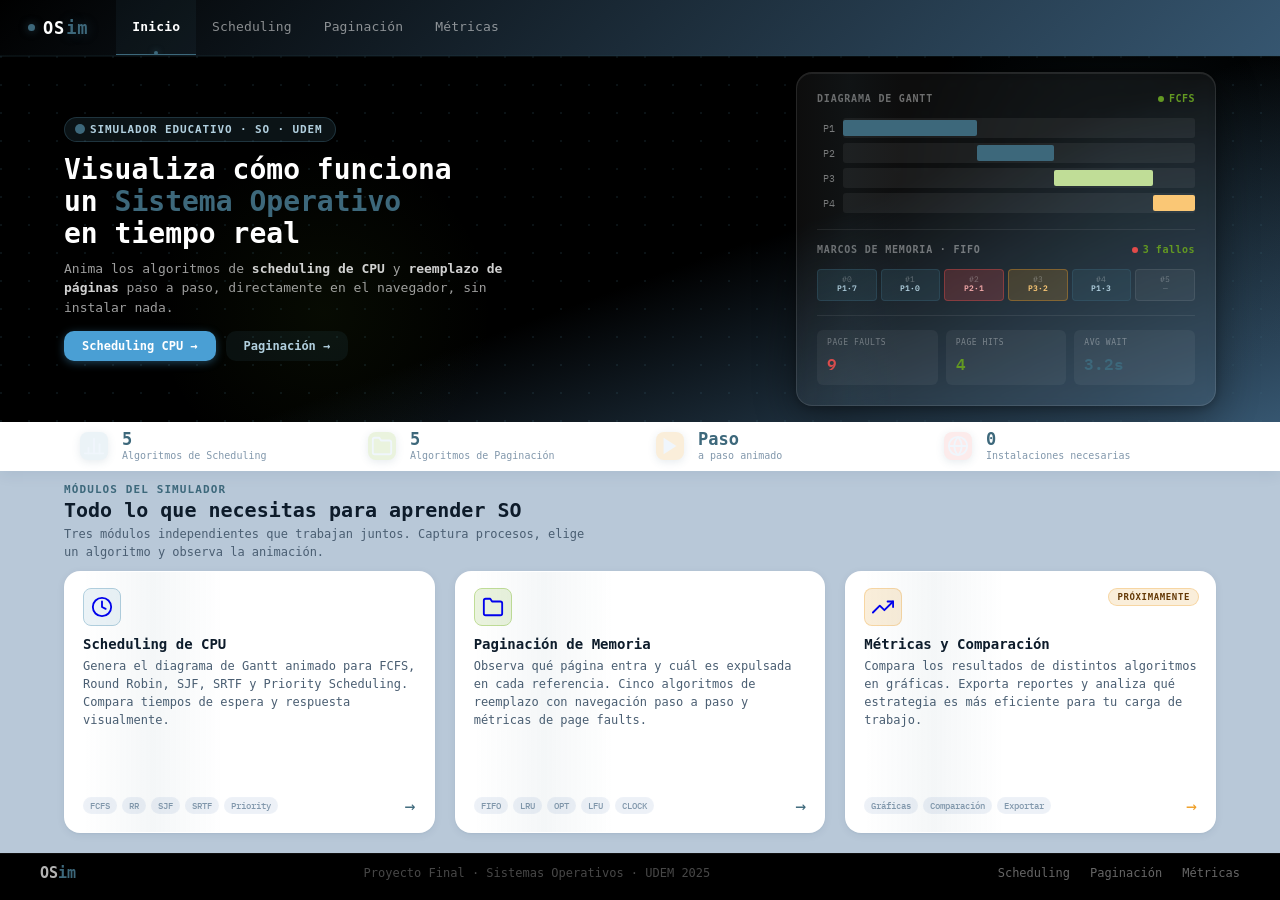
==== commit 926916b7: "ajustes al index" ====
--- a/index.html
+++ b/index.html
@@ -1127,6 +1127,67 @@
         padding: 16px 12px;
       }
     }
+
+    /* ── VIEWPORT LOCK — sin scroll, todo en pantalla ── */
+    html, body { height: 100%; overflow: hidden; }
+
+    body { display: flex; flex-direction: column; }
+
+    /* Ocultar secciones extra */
+    .algo-section,
+    .ds-section,
+    .algo-section + .section { display: none !important; }
+
+    /* Hero comprimido */
+    .hero         { min-height: auto; flex-shrink: 0; }
+    .hero-inner   { padding: 16px 24px; }
+    .hero-title   { font-size: clamp(17px, 2.2vw, 28px); margin-bottom: 8px; }
+    .hero-subtitle { font-size: 13px; line-height: 1.5; margin-bottom: 14px; }
+    .hero-chip    { margin-bottom: 12px; }
+
+    /* Stats comprimida */
+    .stats-strip  { flex-shrink: 0; }
+    .stat-item    { padding: 9px 16px; }
+    .stat-number  { font-size: 17px; }
+    .stat-icon    { width: 28px; height: 28px; font-size: 14px; }
+    .stat-desc    { font-size: 10px; }
+
+    /* Módulos: llena el espacio restante con padding bottom */
+    .stats-strip + .section {
+      flex: 1;
+      min-height: 0;
+      overflow: hidden;
+      padding: 12px 24px 20px;
+      display: flex !important;
+      flex-direction: column;
+    }
+
+    .stats-strip + .section .section-eyebrow  { margin-bottom: 2px; }
+    .stats-strip + .section .section-title    { font-size: clamp(14px, 1.7vw, 20px); margin-bottom: 3px; }
+    .stats-strip + .section .section-subtitle { font-size: 12px; line-height: 1.5; margin-bottom: 10px; }
+
+    .stats-strip + .section .modules-grid {
+      flex: 1;
+      min-height: 0;
+      grid-auto-rows: 1fr;
+    }
+
+    .stats-strip + .section .module-card {
+      padding: 16px 18px;
+      overflow: hidden;
+    }
+
+    .stats-strip + .section .module-icon {
+      width: 38px; height: 38px; font-size: 17px; margin-bottom: 10px;
+    }
+
+    .stats-strip + .section .module-title  { font-size: 14px; margin-bottom: 5px; }
+    .stats-strip + .section .module-desc   { font-size: 12px; margin-bottom: 12px; line-height: 1.5; }
+    .stats-strip + .section .module-footer { padding-top: 10px; }
+    .stats-strip + .section .module-tag    { font-size: 9px; padding: 2px 6px; }
+
+    /* Footer compacto con padding bottom real */
+    .footer { flex-shrink: 0; padding: 10px 24px 18px; }
   </style>
 </head>
 
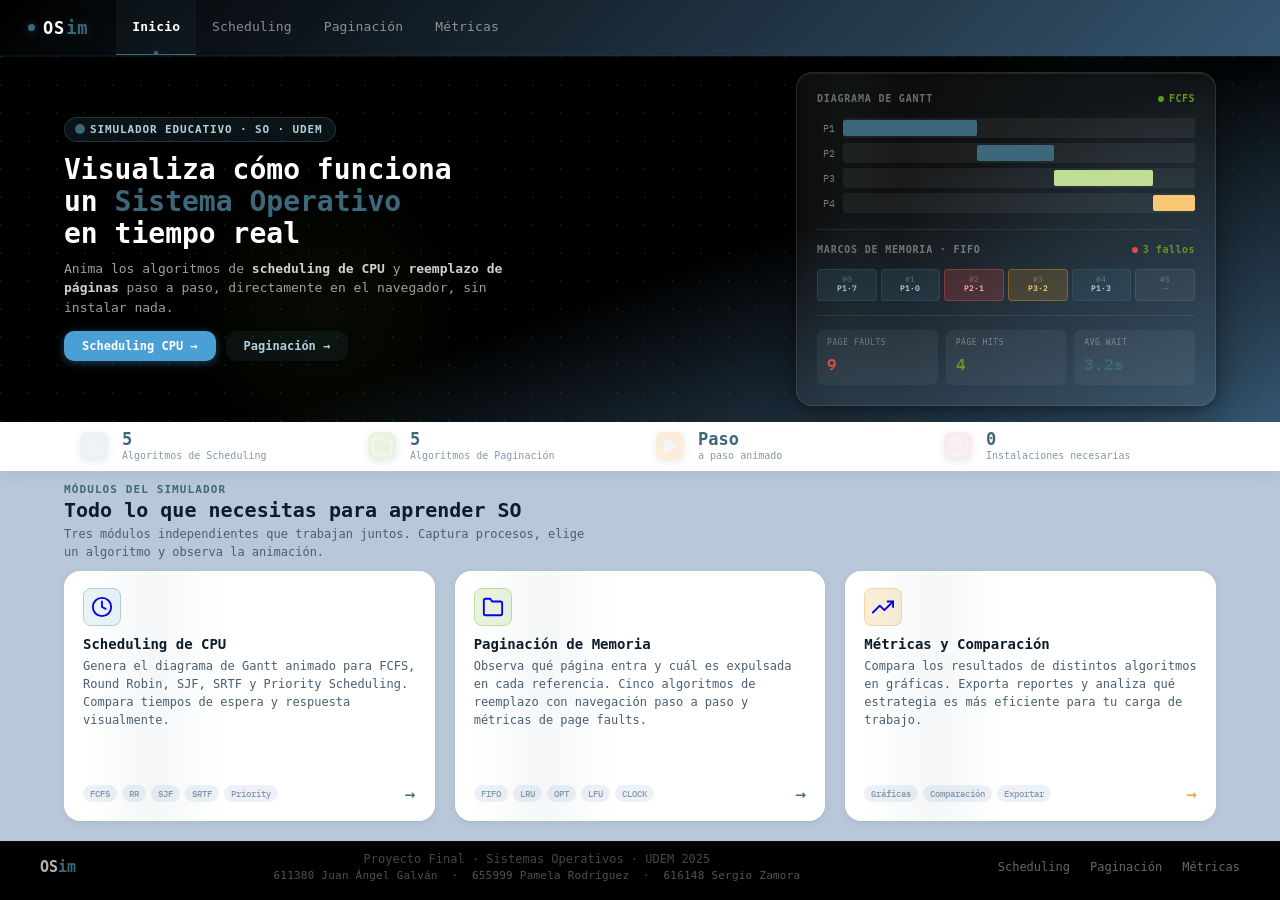
==== commit 3b9517a4: "CAMBIOS DE EXCENTO A FALTA DE COLAS" ====
--- a/index.html
+++ b/index.html
@@ -1465,7 +1465,6 @@
 
       <!-- Métricas -->
       <a href="metricas.html" class="module-card mc-orange">
-        <span class="coming-badge">Próximamente</span>
         <div class="module-icon mi-orange"><svg xmlns="http://www.w3.org/2000/svg" width="22" height="22"
             viewBox="0 0 24 24" fill="none" stroke="currentColor" stroke-width="2" stroke-linecap="round"
             stroke-linejoin="round">
@@ -1641,9 +1640,12 @@
   <footer class="footer">
     <div class="footer-inner">
       <a href="index.html" class="footer-logo">OS<span>im</span></a>
-      <span class="footer-text">
-        Proyecto Final · Sistemas Operativos · UDEM 2025
-      </span>
+      <div style="display:flex;flex-direction:column;gap:3px;align-items:center;text-align:center">
+        <span class="footer-text">Proyecto Final · Sistemas Operativos · UDEM 2025</span>
+        <span style="font-size:11px;color:rgba(255,255,255,0.32);letter-spacing:.02em">
+          611380 Juan Ángel Galván &nbsp;·&nbsp; 655999 Pamela Rodríguez &nbsp;·&nbsp; 616148 Sergio Zamora
+        </span>
+      </div>
       <div class="footer-links">
         <a href="scheduling.html" class="footer-link">Scheduling</a>
         <a href="paginacion.html" class="footer-link">Paginación</a>
